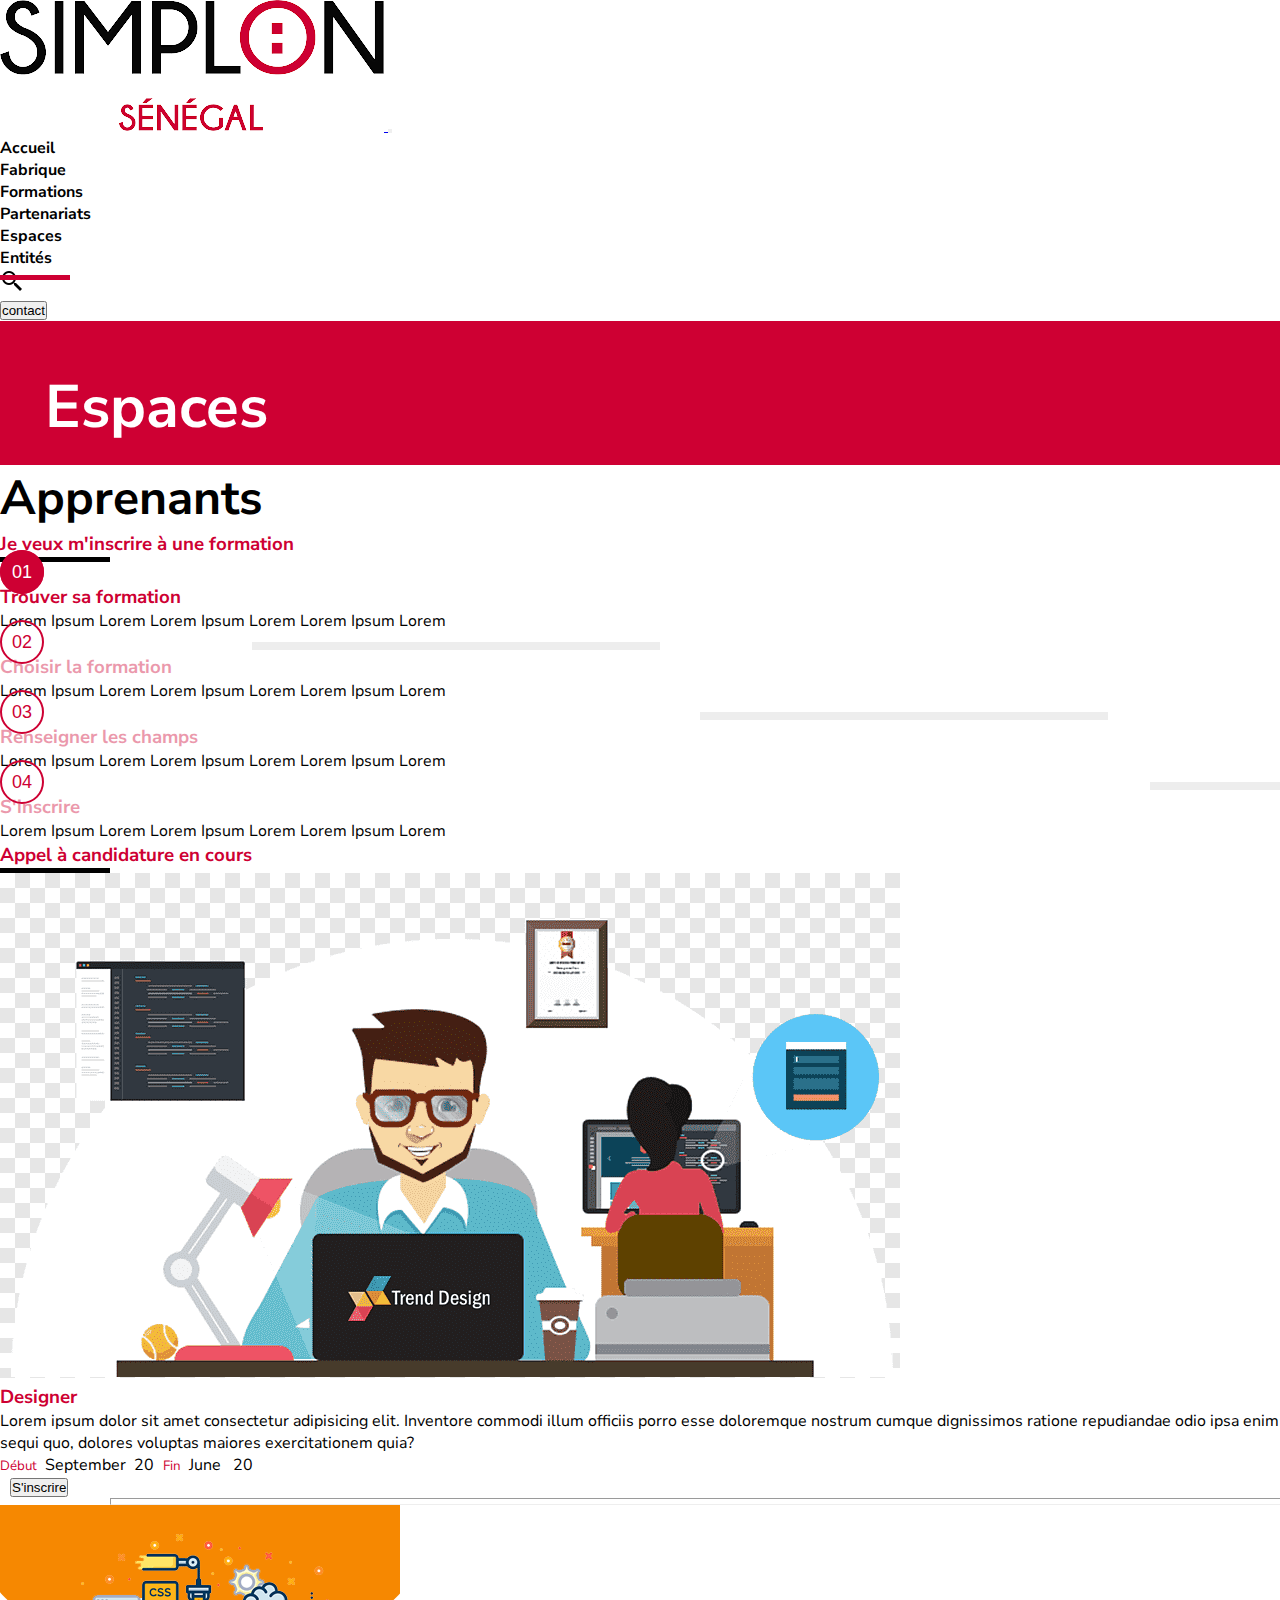
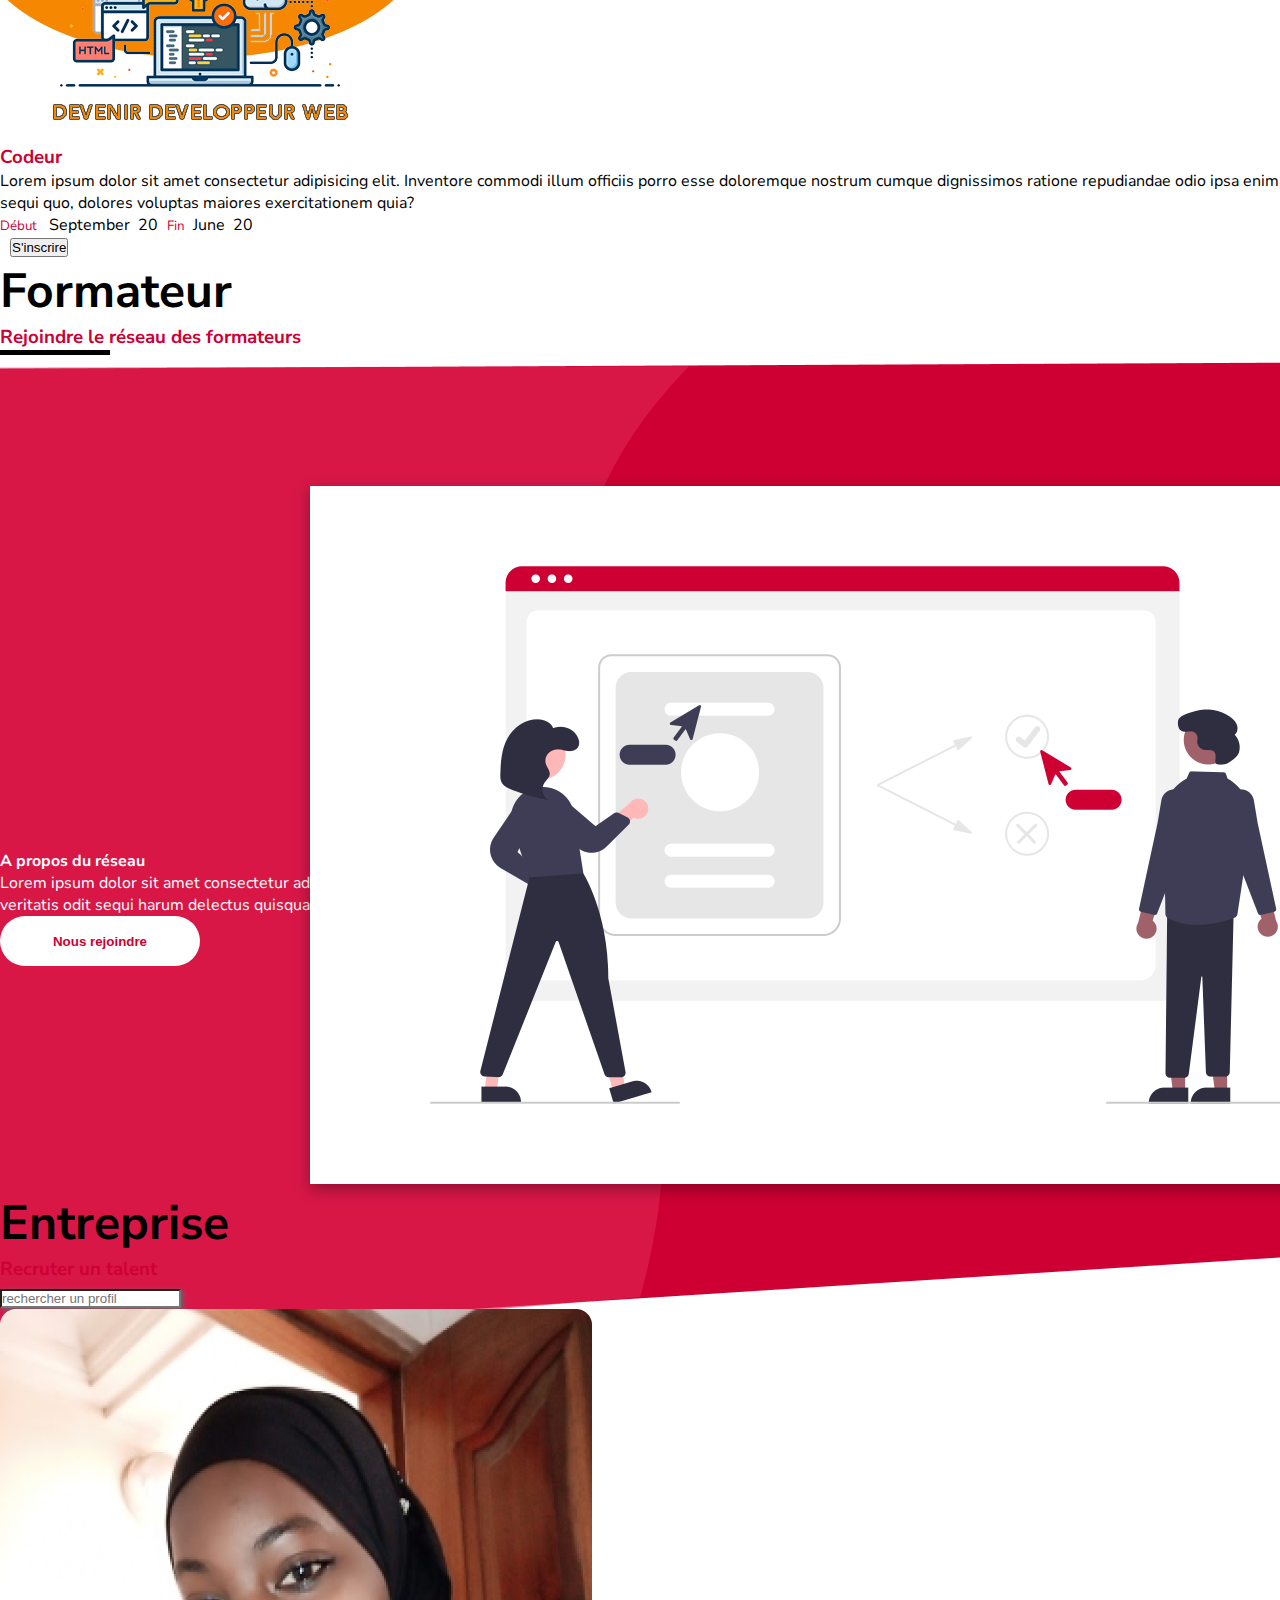
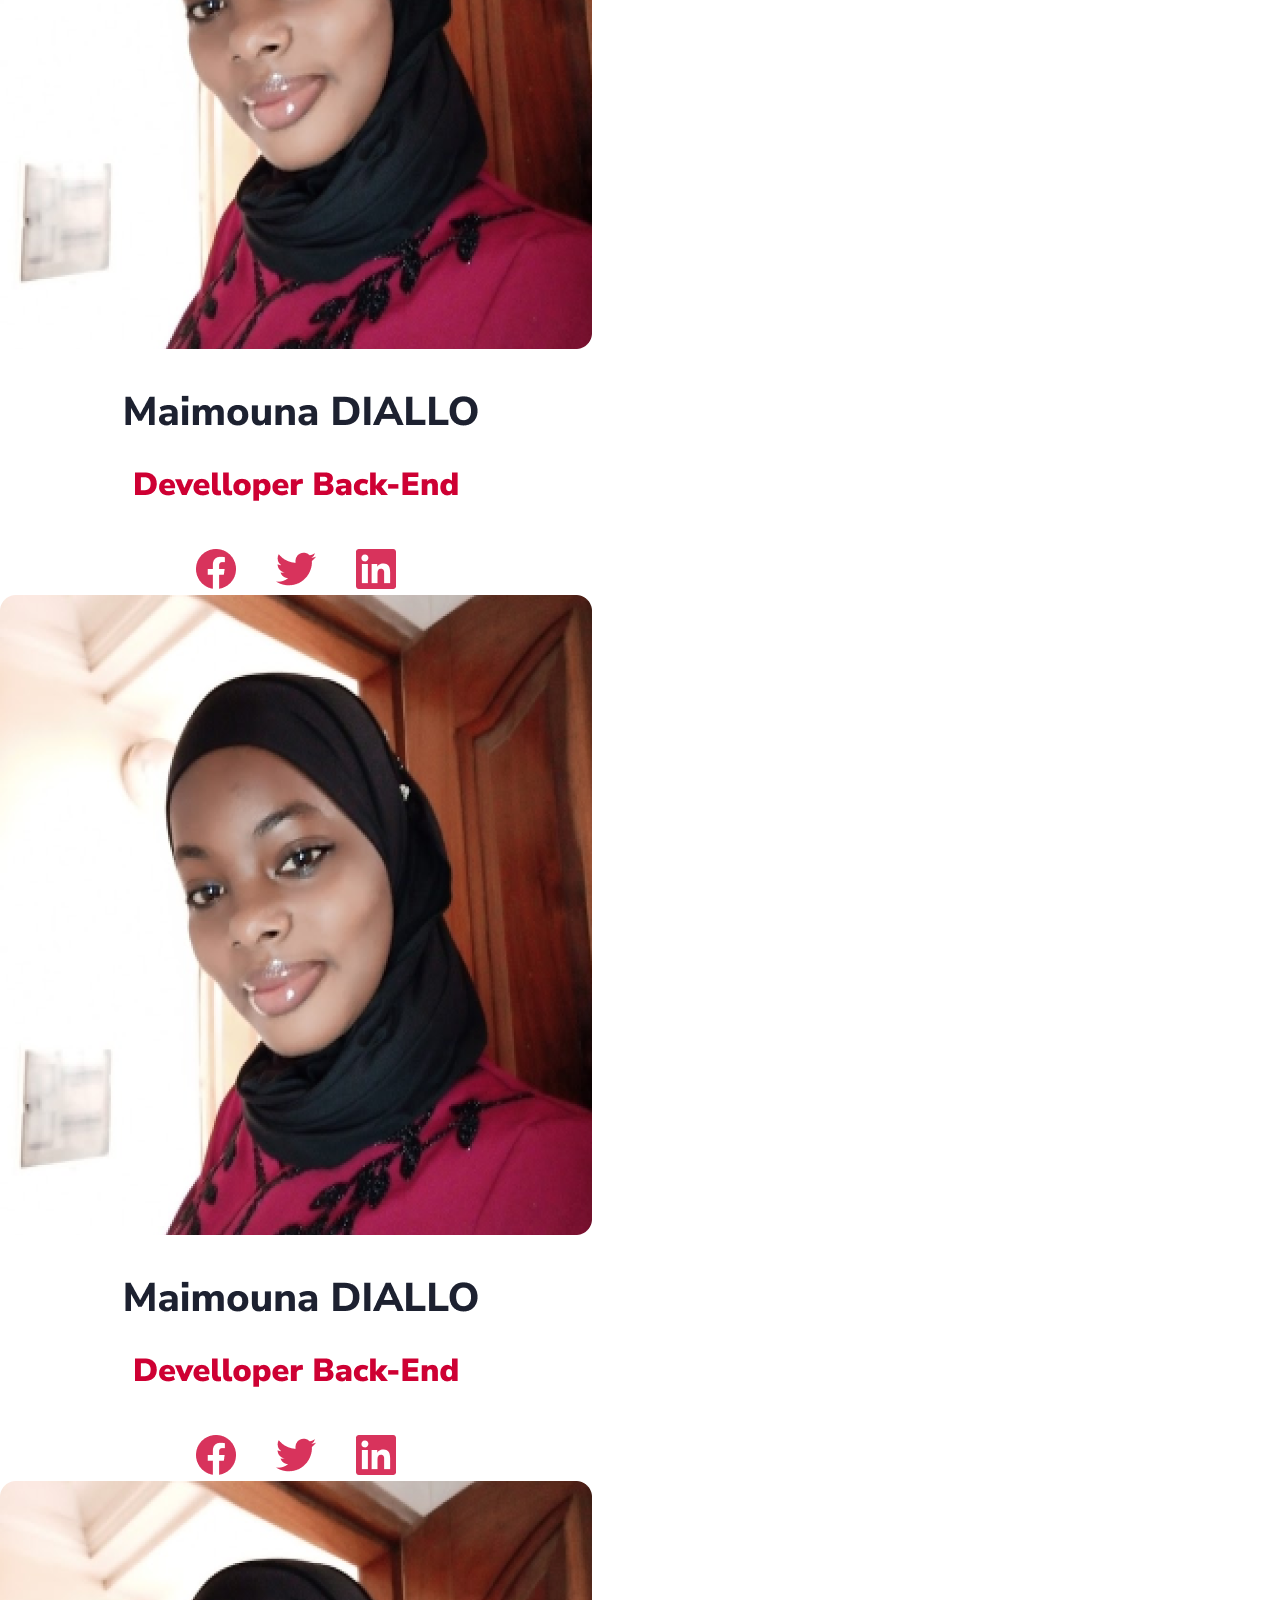
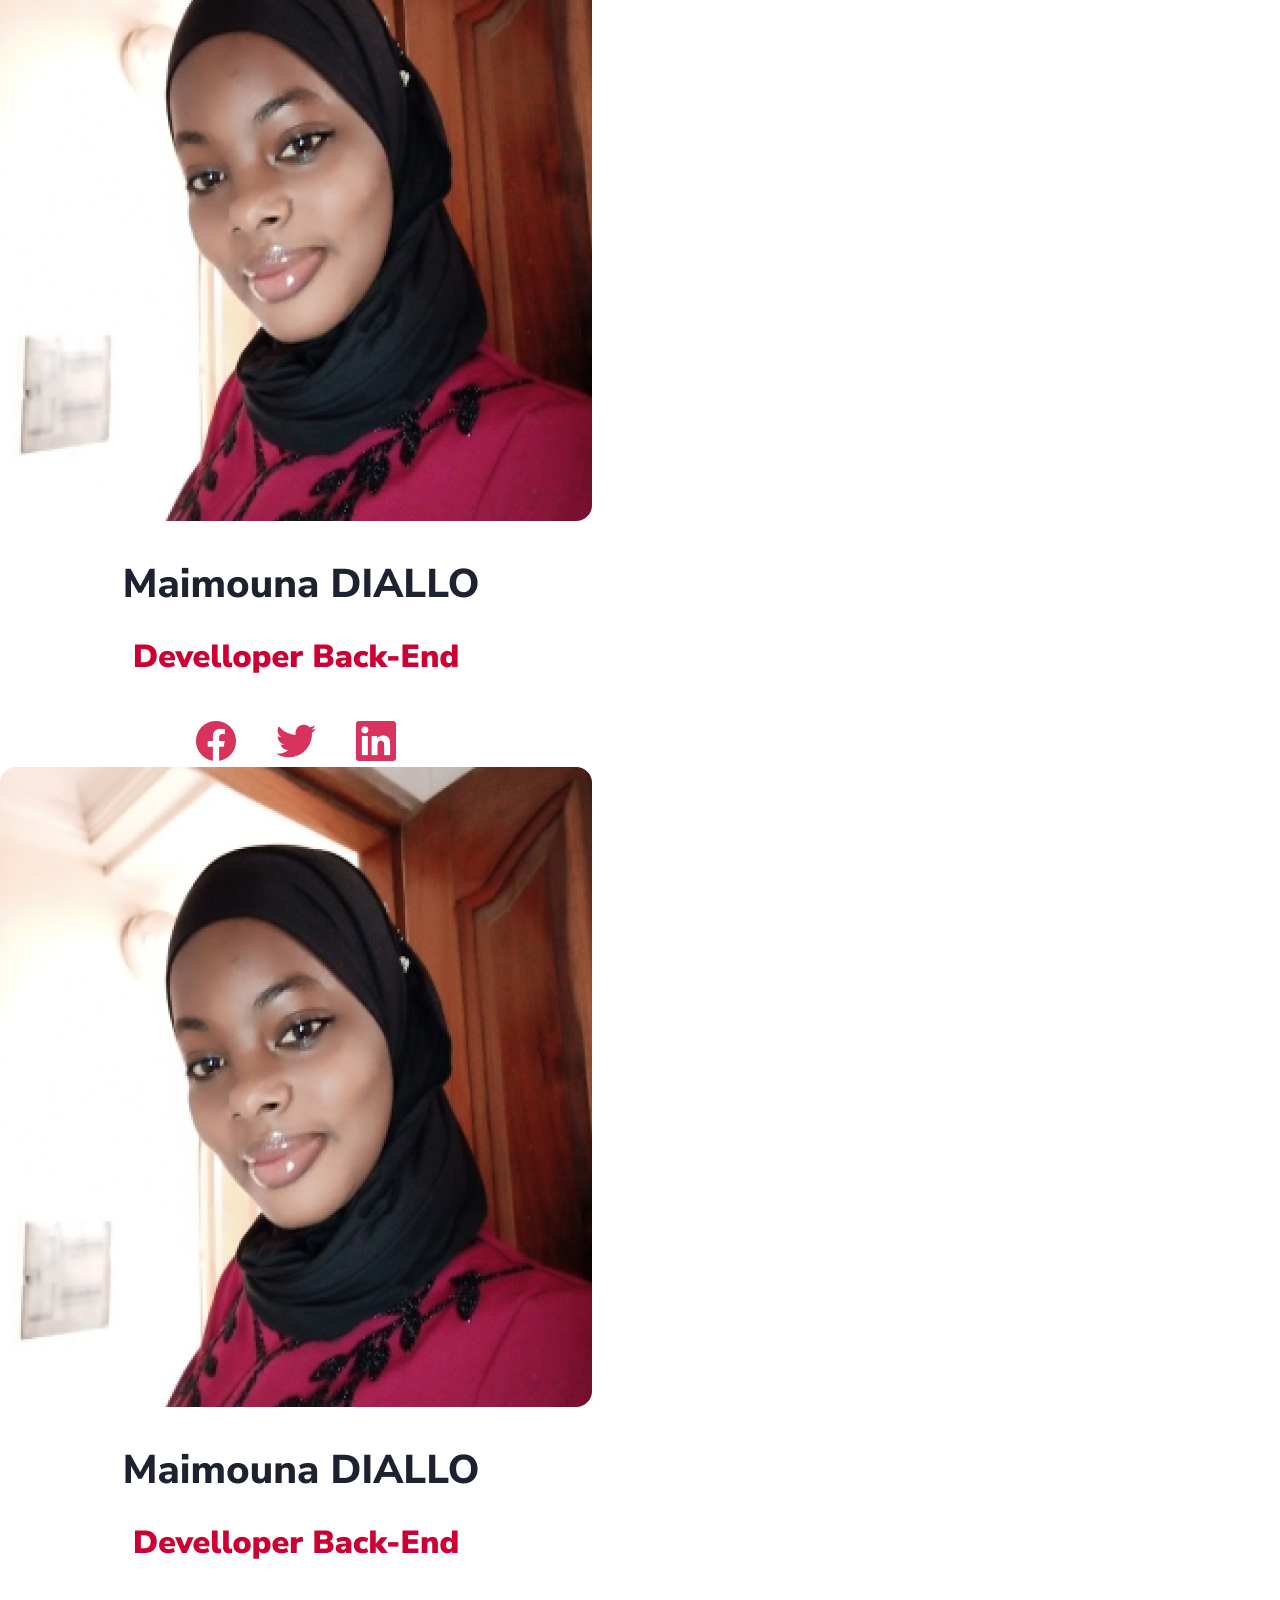
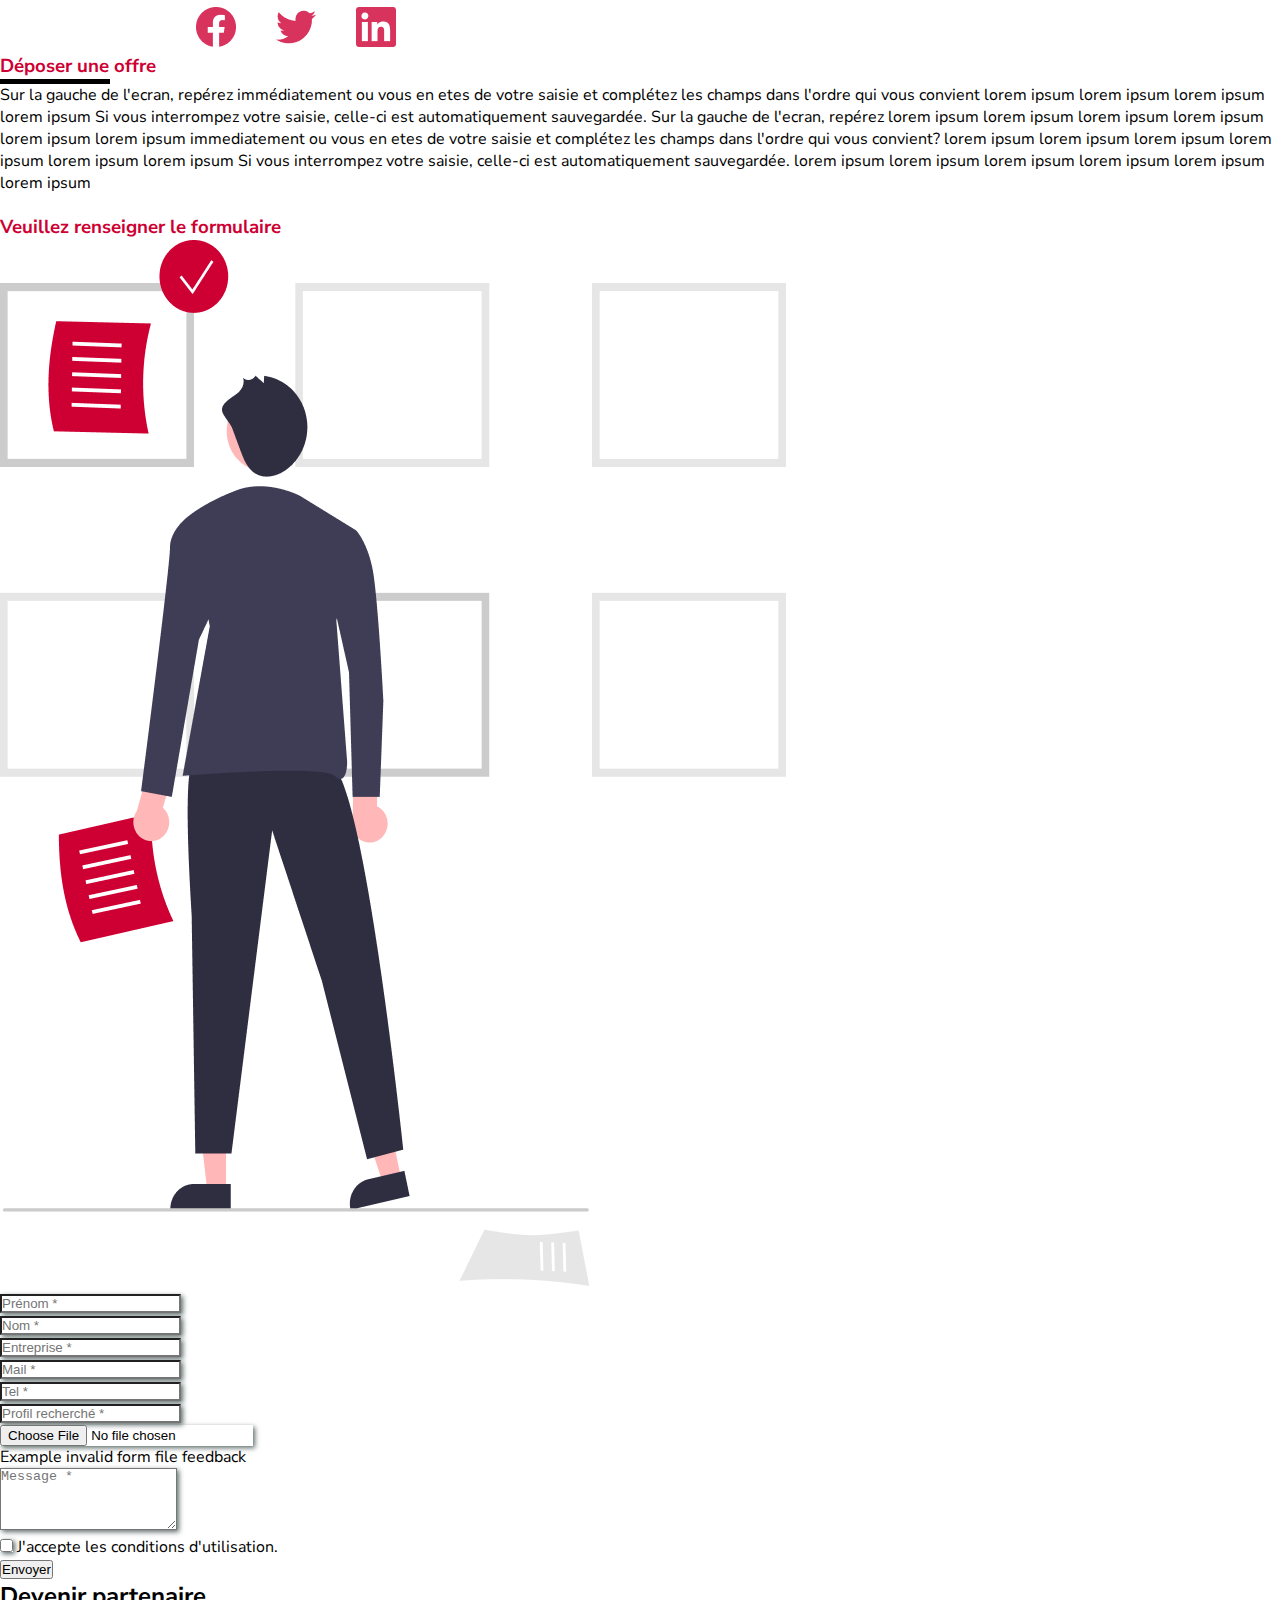
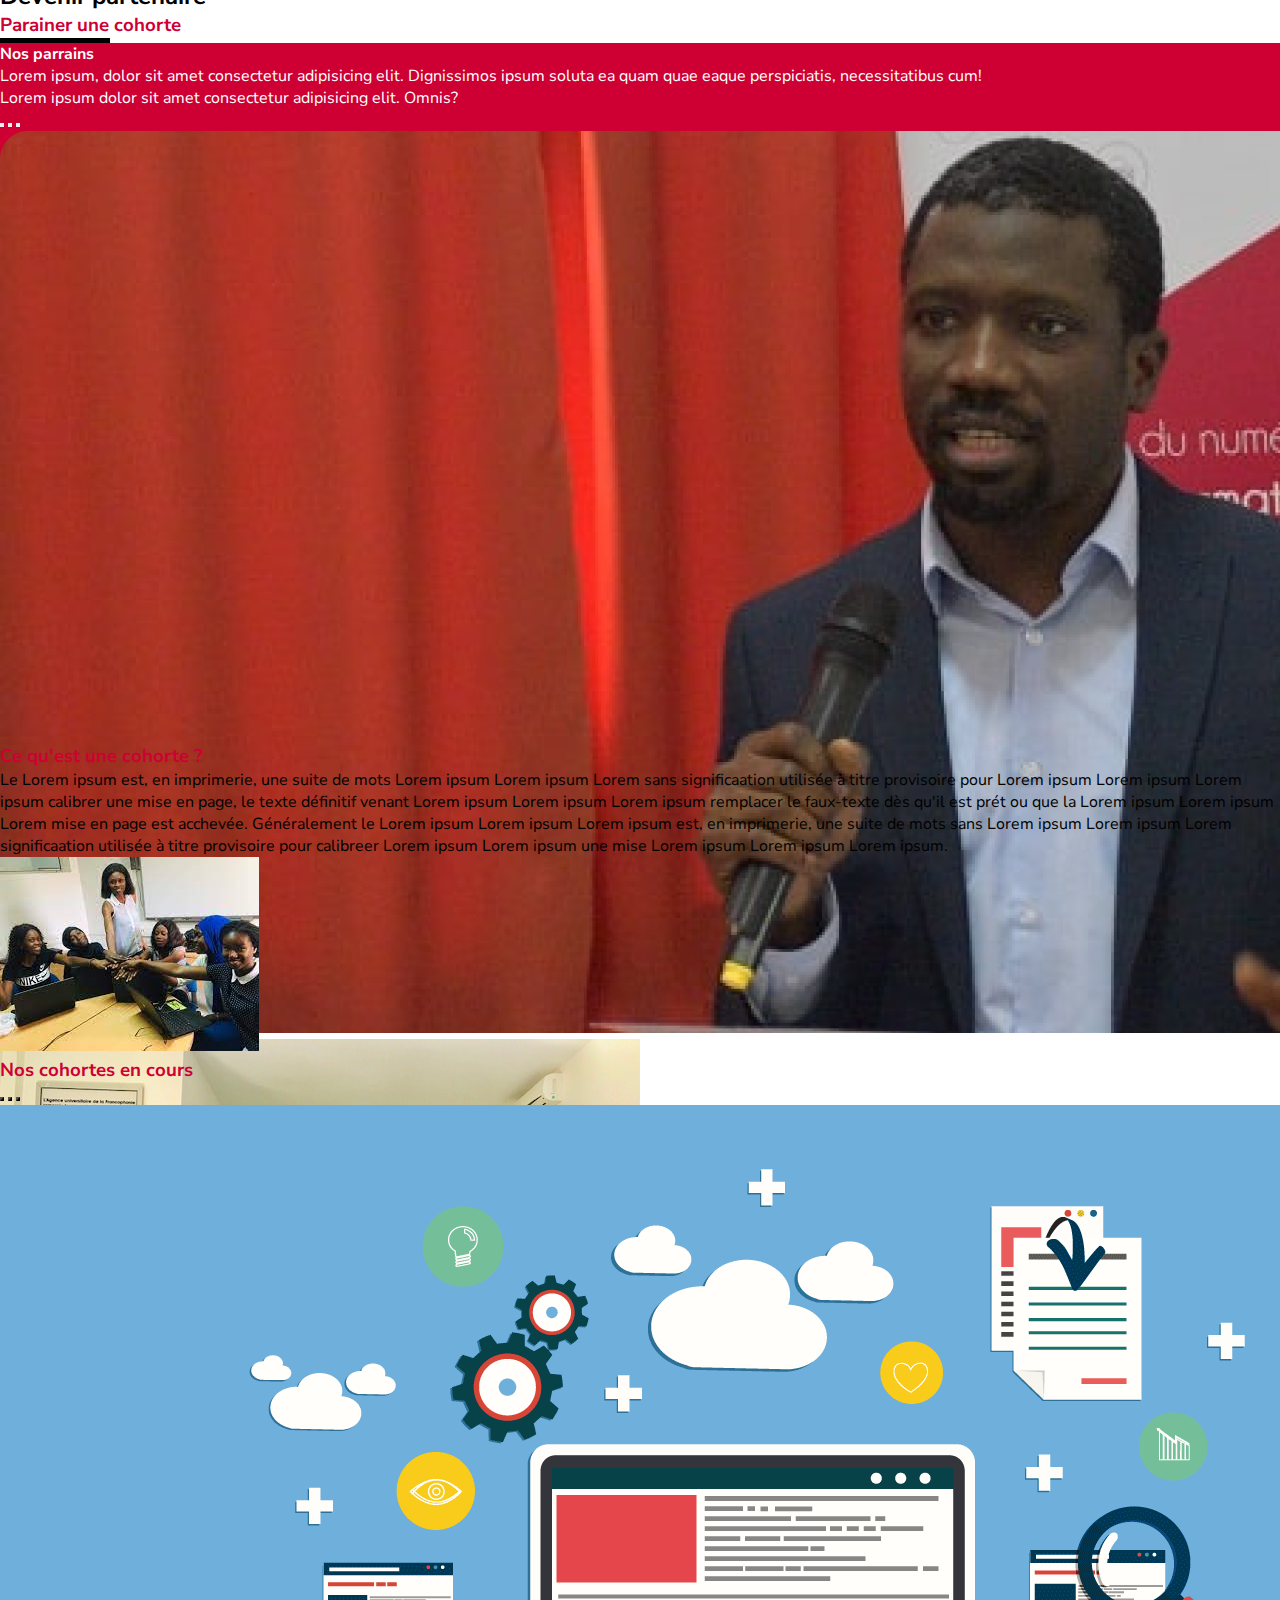
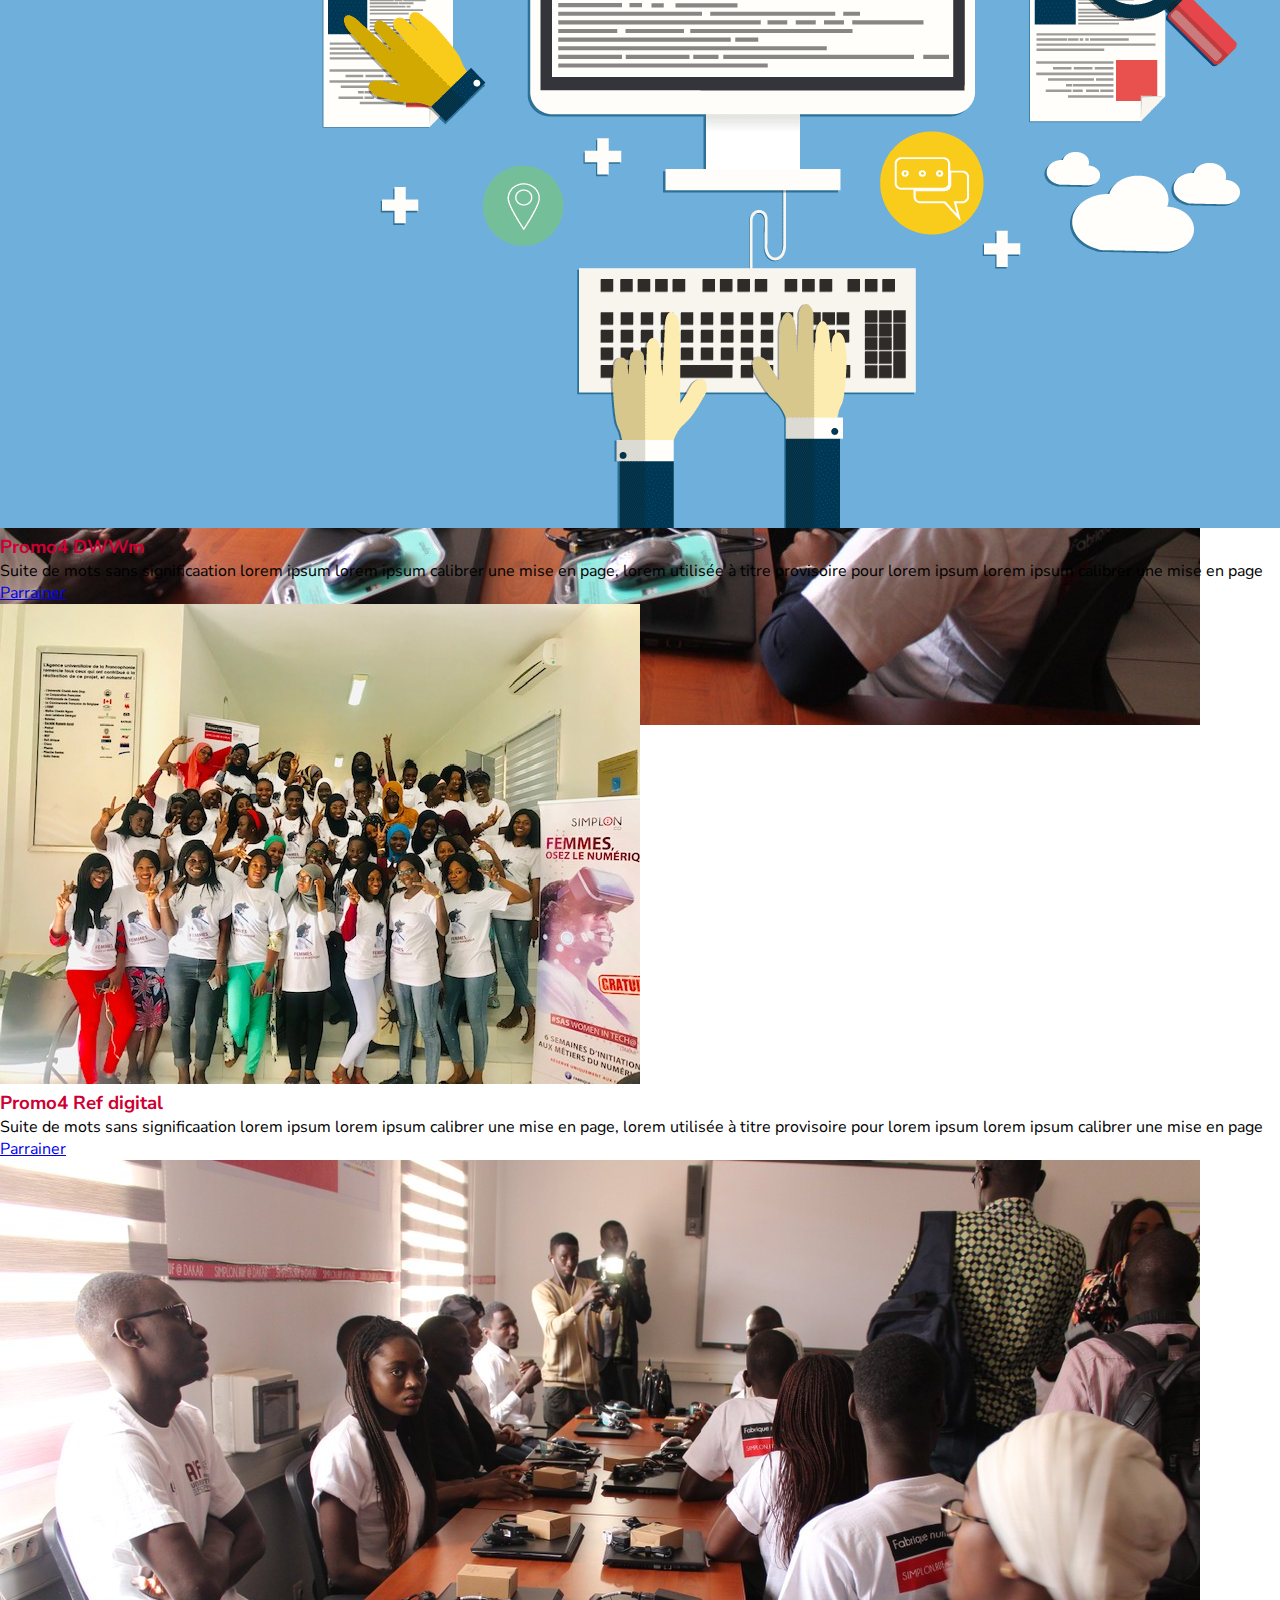
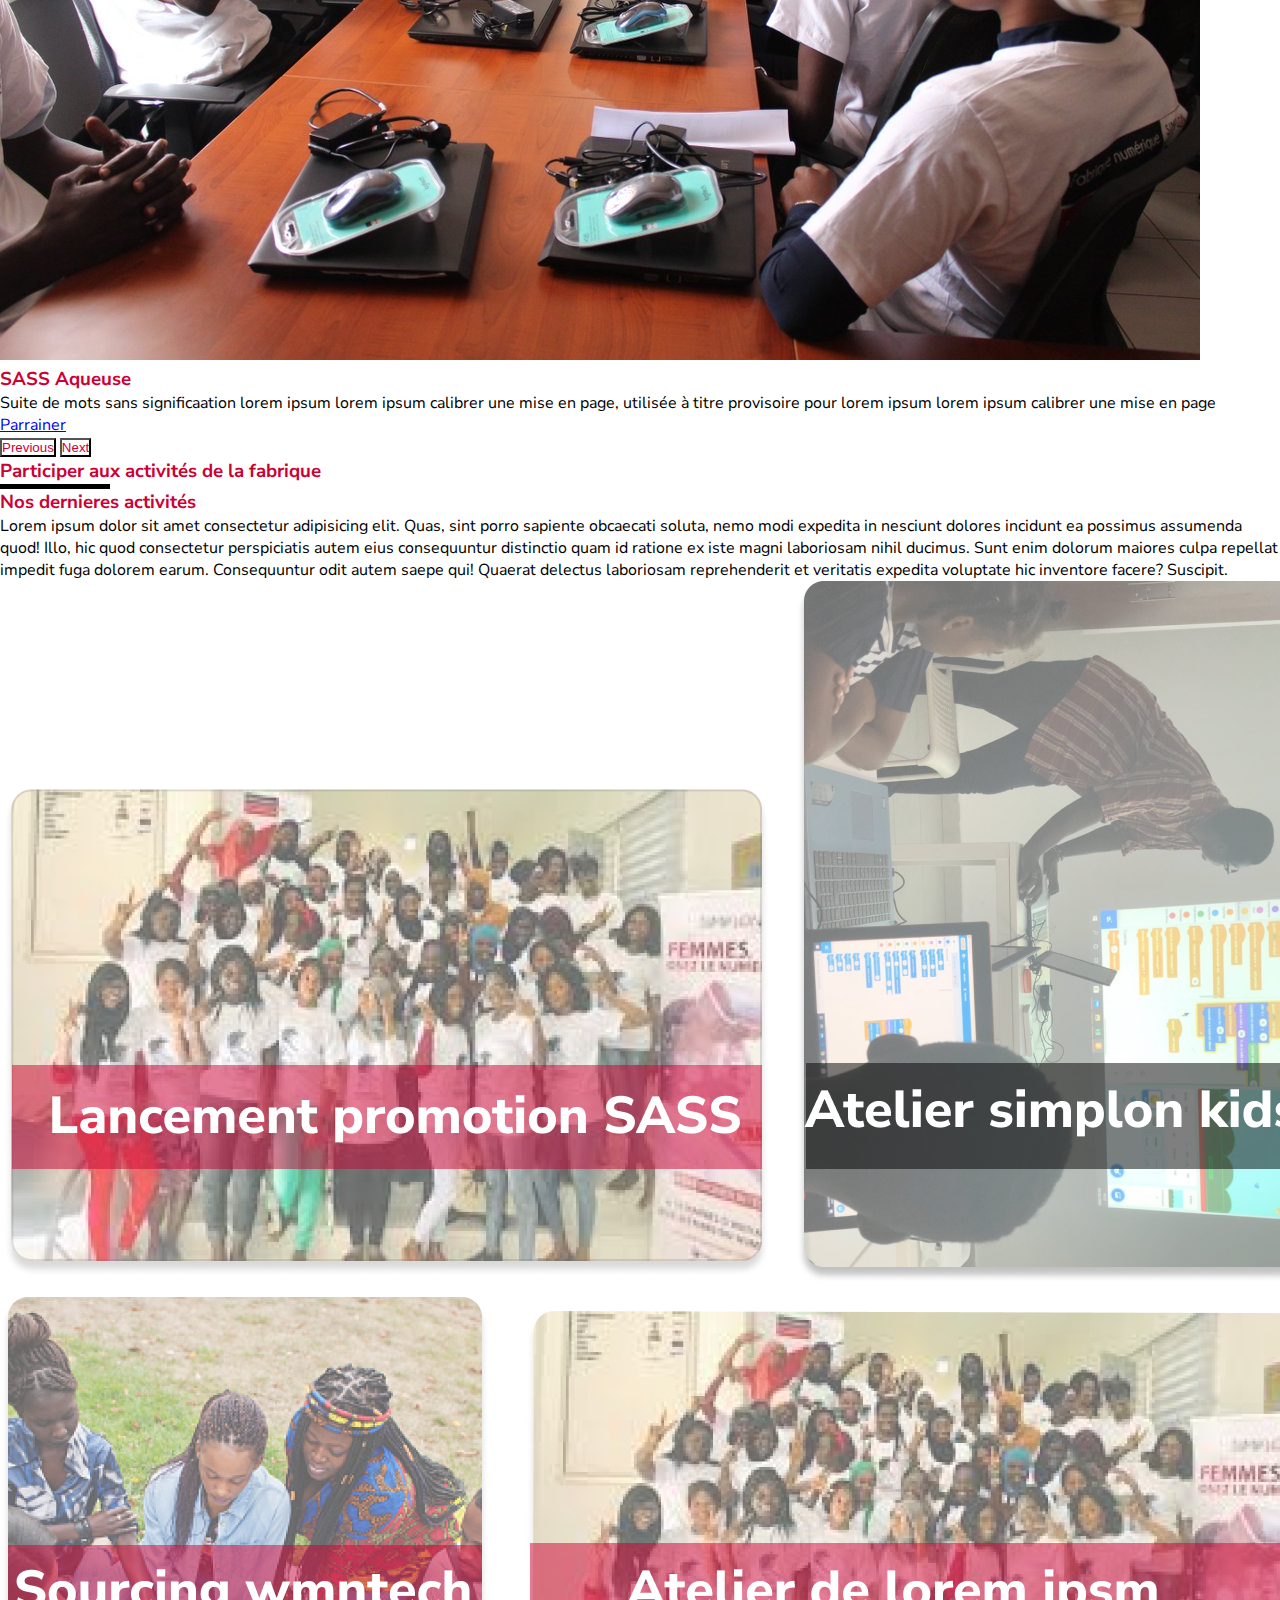
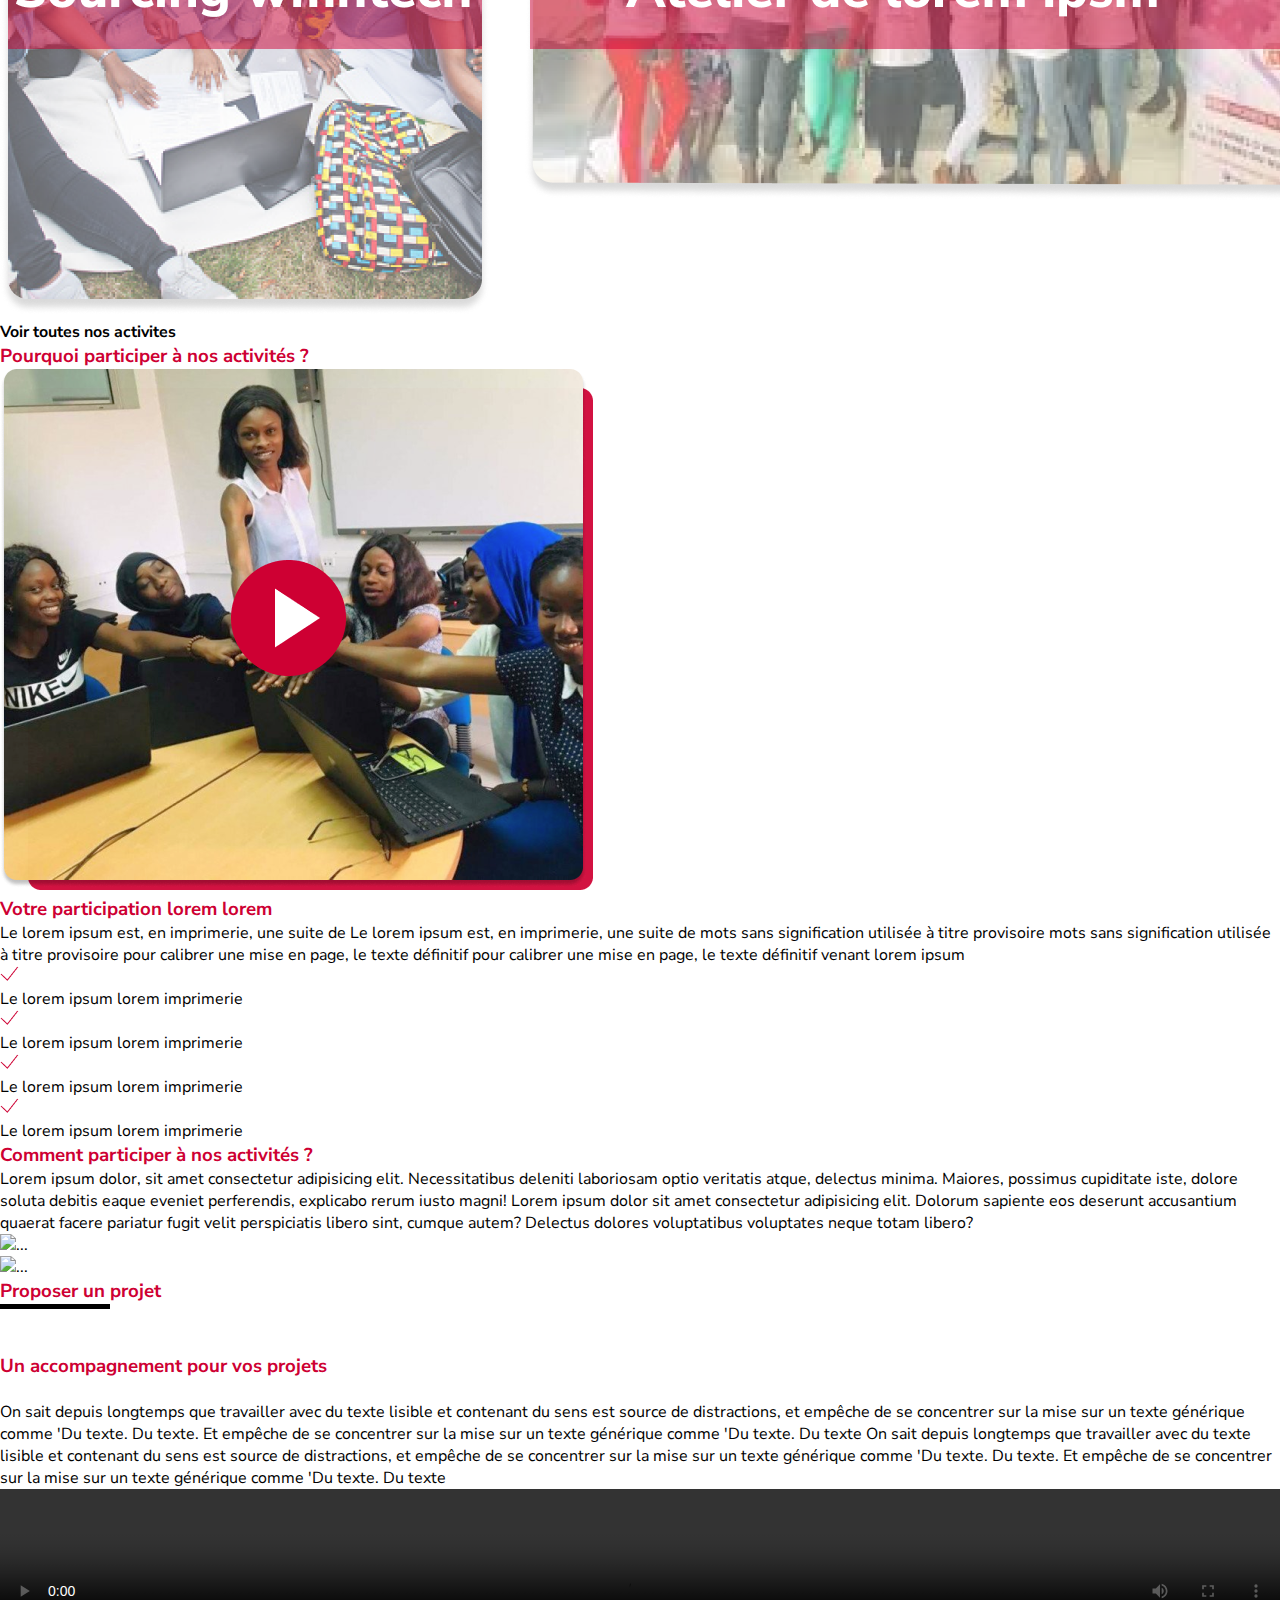
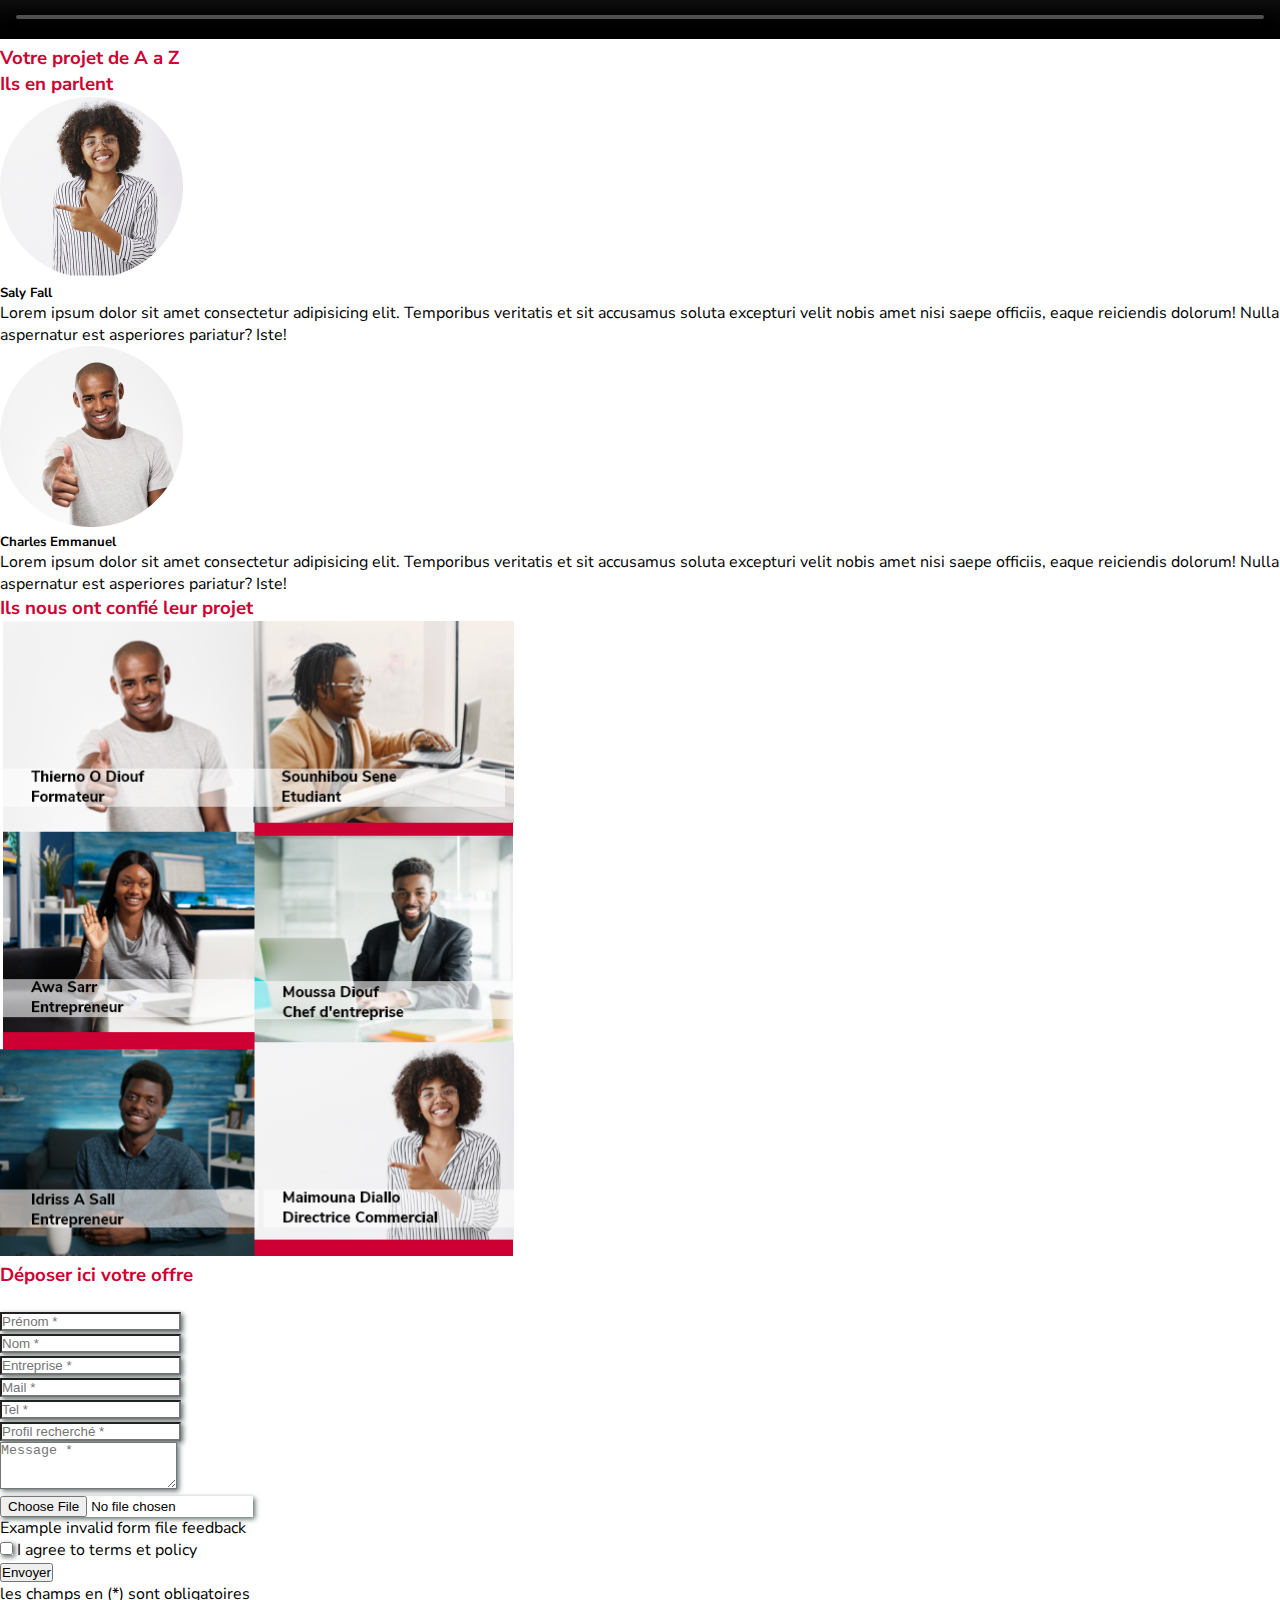
==== index.html @ 14647d9e "intégrationde la partie footer et de nos parrains" ====
<!DOCTYPE html>
<html lang="en">
<head>
    <meta charset="utf-8">
    <meta name="viewport" content="width=device-width, initial-scale=1">
    <link href="https://cdn.jsdelivr.net/npm/bootstrap@5.1.3/dist/css/bootstrap.min.css" rel="stylesheet" integrity="sha384-1BmE4kWBq78iYhFldvKuhfTAU6auU8tT94WrHftjDbrCEXSU1oBoqyl2QvZ6jIW3" crossorigin="anonymous">
    <script src="https://cdn.jsdelivr.net/npm/bootstrap@5.1.3/dist/js/bootstrap.bundle.min.js" integrity="sha384-ka7Sk0Gln4gmtz2MlQnikT1wXgYsOg+OMhuP+IlRH9sENBO0LRn5q+8nbTov4+1p" crossorigin="anonymous"></script>
    <script src="https://cdn.jsdelivr.net/npm/@popperjs/core@2.10.2/dist/umd/popper.min.js" integrity="sha384-7+zCNj/IqJ95wo16oMtfsKbZ9ccEh31eOz1HGyDuCQ6wgnyJNSYdrPa03rtR1zdB" crossorigin="anonymous"></script>
    <script src="https://cdn.jsdelivr.net/npm/bootstrap@5.1.3/dist/js/bootstrap.min.js" integrity="sha384-QJHtvGhmr9XOIpI6YVutG+2QOK9T+ZnN4kzFN1RtK3zEFEIsxhlmWl5/YESvpZ13" crossorigin="anonymous"></script>
    <link href="assets/vendor/bootstrap/css/bootstrap.min.css" rel="stylesheet">
    <link href="assets/vendor/fontawesome/css/all.min.css" rel="stylesheet">
    <link href="assets/vendor/owl.carousel/assets/owl.carousel.min.css" rel="stylesheet">
    <link href="assets/vendor/icofont/icofont.min.css" rel="stylesheet">
    <link rel="stylesheet" href="https://cdnjs.cloudflare.com/ajax/libs/font-awesome/6.0.0-beta3/css/all.min.css">
    <script src="assets/vendor/jquery/jquery.min.js"></script>
    <link rel="stylesheet" href="css/espace.css">
  <title>Espace - Desktop</title>
</head>
<body>
  <header id="menu">
    <nav class="navbar navbar-expand-lg navbar-light ">
      <div class="container-fluid">
        <a class="navbar-brand mt-2 mt-lg-0" href="#">
          <img src="images/simplon.png" class="w-50" alt="">
        </a>
          <button type="button" class="navbar-toggler" data-bs-toggle="collapse" data-bs-target="#navbarCollapse">
              <span class="navbar-toggler-icon"></span>
          </button>
          <div class="collapse navbar-collapse" id="navbarCollapse">
              <div class="navbar-nav position-relative">
                <ul class="navbar-nav me-auto mb-2 mb-lg-0">
                  <li class="nav-item mx-4">
                    <a class="nav-link" href="#">
                        Accueil
                    </a>
                </li>
                <li class="mx-4">
                    <a class="nav-link" href="#">
                        Fabrique
                    </a>
                </li>
                <li class="mx-4">
                    <a class="nav-link" href="#">
                        Formations
                    </a>
                </li>
                <li class="mx-4">
                    <a class="nav-link" href="#">
                        Partenariats
                    </a>
                </li>
                <li class="mx-4">
                    <a class="nav-link" href="#">
                        Espaces
                        <div id="emplacement"></div>
                    </a>
                </li>
                <li class="mx-4">
                    <a class="nav-link" href="#">
                        Entités
                    </a>
                </li>
                <li class="mx-4 mt-2"><img src="images/icons8-search-24.png" alt=""></li>
              </div>
              <div class="ms-lg-5 d-lg-flex flex-lg-row align-items-center d-none">
                <div class="relative">
                  <p class="dropdown lang"></p>
                  <select name="lang" id="lang" > 
                    <option value="Fr">fr</option>
                    <option value="En">en</option>
                  </select> 
                </div>
              </div>
              <button id="contact" class="btn btn-danger mx-2 mt-2 rounded-pill">contact</button>
          </div>
      </div>
      
      
    </div>
    </nav>
    
<!-- Navbar -->
</header>

<main>
  <div id="espace" class="container-fluid text-center">
    <h2>Espaces</h2>
  </div>

                                                      <!-- Apprenants  -  Secion 1-->
  <div class="p-5">
    <h2 id="titre-section1">Apprenants</h2>
    <h3 class="mt-5">Je veux m'inscrire à une formation</h3>
    <div id="sous-titre1-section1"></div>
  </div>
  <div class="container-fluid">
    <div class="row mx-5 position-relative">
        <div id="carte1" class="col-lg-3 text-center">
            <span class="cercle ms-4" id="first">01</span>
            <h3 class="mt-5" id="e1">Trouver sa formation</h3>
            <p> Lorem Ipsum Lorem  Lorem Ipsum Lorem  Lorem Ipsum Lorem  </p>
        </div>
        <div id="barre1-entre-chiffre"></div>
        <div id="carte2" class="col-lg-3 text-center" >
            <span class="cercle ms-4" >02</span>
            <h3 class="mt-5" id="e2">Choisir la formation</h3>
            <p> Lorem Ipsum Lorem  Lorem Ipsum Lorem  Lorem Ipsum Lorem  </p>
        </div>
        <div id="barre2-entre-chiffre"></div>
        <div id="carte3" class="col-lg-3 text-center" >
            <span class="cercle ms-4" >03</span>
            <h3 class="mt-5" id="e3">Renseigner les champs</h3>
            <p> Lorem Ipsum Lorem  Lorem Ipsum Lorem  Lorem Ipsum Lorem  </p>
        </div>
        <div id="barre3-entre-chiffre"></div>
        <div id="carte4" class="col-lg-3 text-center">
            <span class="cercle ms-4" >04</span>
            <h3 class="mt-5" id="e4">S'inscrire</h3>
            <p> Lorem Ipsum Lorem  Lorem Ipsum Lorem  Lorem Ipsum Lorem  </p>
        </div>
    </div>
</div>

<div class="p-5">
  <h3 class="mt-5">Appel à candidature en cours</h3>
  <div id="sous-titre2-section1"></div>
</div>
<div class="container-fluid">
  <div class="row mx-5">
    <div class="col-lg-4">
      <img src="images/design.png" class="img-fluid rounded-start mx-5 w-75" alt="...">
    </div>
    <div class="col-lg-8 mb-5">
      <div class="p-3">
        <h3 id="designer" class="card-title p-2">Designer</h3>
        <p id="txtDesigner" class="card-text">
          Lorem ipsum dolor sit amet consectetur adipisicing elit. Inventore commodi illum officiis
          porro esse doloremque nostrum cumque dignissimos ratione repudiandae odio ipsa enim sequi
          quo, dolores voluptas maiores exercitationem quia?
        </p>
        <p class="card-text"><small>Début</small> &nbsp;September &nbsp;20<small>&nbsp;&nbsp;&nbsp;Fin</small>&nbsp; June &nbsp; 20</p>
        <button id="btn-appel1" class="btn btn-danger rounded-pill">S'inscrire</button>
      </div>
    </div>
  </div>
  <hr class="separate mb-5">
  <div class="row mx-5">
    <div class="col-lg-4">
      <img src="images/dev.png" class="img-fluid rounded-start mx-5 w-75" alt="...">
    </div>
    <div class="col-lg-8 mb-5">
      <div class="p-3">
        <h3 id="codeur" class="card-title p-2">Codeur</h3>
        <p id="txtCodeur" class="card-text">
          Lorem ipsum dolor sit amet consectetur adipisicing elit. Inventore commodi illum officiis
          porro esse doloremque nostrum cumque dignissimos ratione repudiandae odio ipsa enim sequi
          quo, dolores voluptas maiores exercitationem quia?
        </p>
        <p class="card-text"><small>Début</small> &nbsp; September &nbsp;20<small>&nbsp;&nbsp;&nbsp;Fin</small>&nbsp; June &nbsp;20</p>
        <button id="btn-appel2" class="btn btn-danger rounded-pill">S'inscrire</button>
      </div>
    </div>
  </div>
</div>

                                                            <!-- Formateurs   - Section 2  -->
<div class="p-5">
  <h2 id="titre-section2">Formateur</h2>
  <h3 class="mt-5">Rejoindre le réseau des formateurs</h3>
  <div id="sous-titre1-section2"></div>
</div>
<div class="row">
  <img class="w-100" src="images/img_rdf.png" alt="">
  <div class="col-lg-6 text-center">
    <h4 id="a-propos-du-rso">A propos du réseau</h4>
    <p id="parag-a-propos-rso" class="p-5">
      Lorem ipsum dolor sit amet consectetur adipisicing elit. Aperiam tempora impedit, quod fuga, iusto corporis voluptatibus ad a veniam doloremque accusantium soluta natus veritatis odit sequi harum delectus quisquam est.
    </p>
    <button class="m-5" id="rej">Nous rejoindre</button>
  </div>
  <div class="col-lg-6">
    <img class="w-50" id="video1" src="images/formateur.png"></img>
  </div>
</div>

                                                                <!--Entreprise  - Section 3-->

<!--Recruter un talent-->
<section>
  <div class="container-fluid p-5">
    <h2 id="titre-section3">Entreprise</h2>
    <div class="row">
        <div class="col-md-8">
            <h3 class="mt-5">Recruter un talent</h3>
            <div id="sous-titre1-section3"></div>
        </div>
        <div class="col-md-4">
          <form>
              <input class="form-control p-2 mt-5 w-50" type="search" placeholder="rechercher un profil" aria-label="Search" >
          </form>
        </div>
    </div>
    <div class="row p-5">
        <div class="col-3">
            <img class="w-75" src="images/mai.png" alt="">
        </div>
        <div class="col-3">
          <img class="w-75" src="images/mai.png" alt="">
        </div>
        <div class="col-3">
          <img class="w-75" src="images/mai.png" alt="">
        </div>
        <div class="col-3">
          <img class="w-75" src="images/mai.png" alt="">
        </div>
    </div>
  </div>
</section>

<!-- Déposer une offre-->
<section>
  <div>
    <div class="container-fluid p-5">
      <h3 class="mt-5">Déposer une offre</h3>
      <div id="sous-titre2-section3"></div>
      
      <div class="row mt-4">
          <p>
          Sur la gauche de l'ecran, repérez immédiatement ou vous en etes de votre saisie et complétez les champs 
          dans l'ordre qui vous convient lorem ipsum lorem ipsum lorem ipsum lorem ipsum
          Si vous interrompez votre saisie, celle-ci est automatiquement sauvegardée. Sur la gauche de l'ecran, repérez lorem ipsum lorem ipsum lorem ipsum lorem ipsum lorem ipsum lorem ipsum
          immediatement ou vous en etes de votre saisie et complétez les champs dans l'ordre qui vous convient? lorem ipsum lorem ipsum lorem ipsum lorem ipsum lorem ipsum lorem ipsum
          Si vous interrompez votre saisie, celle-ci est automatiquement sauvegardée. lorem ipsum lorem ipsum lorem ipsum lorem ipsum lorem ipsum lorem ipsum
          </p>
      </div>
      <div class="row">
        <div id="vide" class="col-6">

        </div>
        <div class="col-6">
          <h3 id="rens" class="text-center">Veuillez renseigner le formulaire</h3>
        </div>
        
      </div>
      <div class="row position-relative">
        <div class="col-lg-4 mt-5">
            <img src="images/depot.png" id="imgDepo" class="img-fluid w-50 " alt="Faites comme lui et déposer votre offre">
        </div>
        <div class="col-lg-2">
            
        </div>
        <div class="col-lg-6 mt-5 ">
          <form class="row g-3">
            <div class="col-sm-6">
              <input type="text" class="form-control w-80" id="pre" placeholder="Prénom *">
            </div>
            <div class="col-sm-6">
              <input type="text" class="form-control w-80" id="nom" placeholder="Nom *">
            </div>
            <div class="col-sm-6">
                <input type="text" class="form-control w-80" id="entr" placeholder="Entreprise *">
            </div>
            <div class="col-sm-6">
                <input type="email" class="form-control w-80" id="mail" placeholder="Mail *">
            </div>
            <div class="col-sm-6">
              <input type="text" class="form-control w-80" id="tel" placeholder="Tel *">
            </div>
            <div class="col-sm-6">
                <input type="text" class="form-control w-80" id="pro" placeholder="Profil recherché *">
            </div>
            <div class="mt-5 ">
              <input type="file" class="form-control w-50" aria-label="file example" required >
              <div class="invalid-feedback">Example invalid form file feedback</div>
            </div>
            <div class="mb-3">
                <textarea class="form-control w-80 my-5" id="msg" rows="4" placeholder="Message *"></textarea>
            </div>
            <div >
                <input class="form-check-input" type="checkbox" id="gridCheck">
                <label class="form-check-label" for="gridCheck"> J'accepte les conditions d'utilisation.</label>
            </div>
            <div class="col-12">
                <button class="btn btn-danger rounded-pill" type="submit">Envoyer</button>
            </div>
          </form>
        </div>
          
      </div>
    </div>

    </div>
    
  </div>
</section>

<!--Devenir partenaire-->
<div class="container-fluid p-5">
 
 <h2 class="text-center">Devenir partenaire</h2>
 
 <h3 class="mt-5">Parainer une cohorte</h3>
 <div id="sous-titre3-section3"></div>
</div>
<section class="w-100">
  
  <div class="container-fluid " id="parainer">
    <nav class="container pt-5 ">
      <h4>Nos parrains</h4>
    </nav>
    <div class="container pt-3">
      <p>
        Lorem ipsum, dolor sit amet consectetur adipisicing elit. Dignissimos ipsum soluta ea quam quae eaque perspiciatis, necessitatibus cum!<br>Lorem ipsum dolor sit amet consectetur adipisicing elit. Omnis?
      </p>
      <div class="">
        
        <div class="col-md-6 my-5">
          <div id="carouselExampleIndicatorss" class="carousel slide " data-bs-ride="carousel">
            <div class="carousel-indicators my-0">
              <button type="button" data-bs-target="#carouselExampleIndicators" data-bs-slide-to="0" class="active" aria-current="true" aria-label="Slide 1" id="slid4"></button>
              <button type="button" data-bs-target="#carouselExampleIndicators" data-bs-slide-to="1" aria-label="Slide 2" id="slid5"></button>
              <button type="button" data-bs-target="#carouselExampleIndicators" data-bs-slide-to="2" aria-label="Slide 3" id="slid6"></button>
            </div>
            <div class="carousel-inner" id="cohorte">
              <div class="carousel-item active">
                <div class="card text-center carte">
                    <img src="images/cadre.png" class="card-img-top " alt="...">
                  </div>
              </div>
              <div class="carousel-item">
                <div class="card text-center carte">
                    <img src="images/simp12.jpg" class="card-img-top" alt="...">
                </div>
              </div>
              <div class="carousel-item">
                <div class="card text-center carte">
                    <img src="images/simp13.jpg" class="card-img-top" alt="...">
                    </div>
                  </div>
              </div>
            </div>
            <button class="carousel-control-prev" type="button" data-bs-target="#carouselExampleIndicators" data-bs-slide="prev">
              <span class="carousel-control-prev-icon" aria-hidden="true"></span>
              <span class="visually-hidden">Previous</span>
            </button>
            <button class="carousel-control-next" type="button" data-bs-target="#carouselExampleIndicators" data-bs-slide="next">
              <span class="carousel-control-next-icon" aria-hidden="true"></span>
              <span class="visually-hidden">Next</span>
            </button>
          </div>
        </div>
        <div class="col-md-3"></div>
      </div>
    </div>
</div>
</section>

<section id=ce-cohorte>
  <div class="container-fluid p-md-5" >
    <div class="row mt-md-5">
      <div class="card mb-3 mw-100 border-0">
        <div class="row g-0">
          <div class="col-lg-7">
            <div class="card-body">
              <h3 class="card-title m-2" id="ce-qu-est-cohorte">Ce qu'est une cohorte ?</h3>
              <p class="card-text"> Le Lorem ipsum est, en imprimerie, une suite de mots Lorem ipsum Lorem ipsum Lorem sans significaation utilisée à titre provisoire pour Lorem ipsum Lorem ipsum Lorem ipsum calibrer une mise en page, le texte définitif venant Lorem ipsum Lorem ipsum Lorem ipsum remplacer le faux-texte dès qu'il est prét ou que la Lorem ipsum Lorem ipsum Lorem mise en page est acchevée. Généralement le Lorem ipsum Lorem ipsum Lorem ipsum est, en imprimerie, une suite de mots sans Lorem ipsum Lorem ipsum Lorem significaation utilisée à titre provisoire pour calibreer Lorem ipsum Lorem ipsum une mise Lorem ipsum Lorem ipsum Lorem ipsum. <br>
              <img src="images/simp4.jpeg" id="simp4" class="img-fluid rounded-start h-75 w-75 ml-2 mt-2"  alt="...">
              </p>
            </div>
          </div>
          <div class="col-lg-5">
            <div class="card-body">
              <h3 class="card-title text-center" >Nos cohortes en cours</h3>
            <div class="row">
              <div class="col-md-3 my-5"></div>
              <div class="col-md-6 my-5">
                <div id="carouselExampleIndicatorss" class="carousel slide " data-bs-ride="carousel">
                  <div class="carousel-indicators my-0">
                    <button type="button" data-bs-target="#carouselExampleIndicators" data-bs-slide-to="0" class="active" aria-current="true" aria-label="Slide 1" id="slid4"></button>
                    <button type="button" data-bs-target="#carouselExampleIndicators" data-bs-slide-to="1" aria-label="Slide 2" id="slid5"></button>
                    <button type="button" data-bs-target="#carouselExampleIndicators" data-bs-slide-to="2" aria-label="Slide 3" id="slid6"></button>
                  </div>
                  <div class="carousel-inner" id="cohorte">
                    <div class="carousel-item active">
                      <div class="card text-center carte">
                          <img src="images/simp5.png" class="card-img-top" alt="...">
                          <div class="card-body">
                            <h3 class="card-title">Promo4 DWWm</h3>
                            <p class="card-text ">Suite de mots sans significaation lorem ipsum lorem ipsum calibrer une mise en page, lorem utilisée à titre provisoire pour lorem ipsum lorem ipsum calibrer une mise en page</p>
                            <a href="#" class="btn btn-mon" >Parrainer</a>
                          </div>
                        </div>
                    </div>
                    <div class="carousel-item">
                      <div class="card text-center carte">
                          <img src="images/simp12.jpg" class="card-img-top" alt="...">
                          <div class="card-body">
                            <h3 class="card-title">Promo4 Ref digital</h3>
                            <p class="card-text">Suite de mots sans significaation lorem ipsum lorem ipsum calibrer une mise en page, lorem utilisée à titre provisoire pour lorem ipsum lorem ipsum calibrer une mise en page </p>
                            <a href="#" class="btn btn-mon">Parrainer</a>
                          </div>
                        </div>
                    </div>
                    <div class="carousel-item">
                      <div class="card text-center carte">
                          <img src="images/simp13.jpg" class="card-img-top" alt="...">
                          <div class="card-body">
                            <h3 class="card-title">SASS Aqueuse</h3>
                            <p class="card-text">Suite de mots sans significaation lorem ipsum lorem ipsum calibrer une mise en page, utilisée à titre provisoire pour lorem ipsum lorem ipsum calibrer une mise en page </p>
                            <a href="#" class="btn btn-mon">Parrainer</a>
                          </div>
                        </div>
                    </div>
                  </div>
                  <button class="carousel-control-prev" type="button" data-bs-target="#carouselExampleIndicators" data-bs-slide="prev">
                    <span class="carousel-control-prev-icon" aria-hidden="true"></span>
                    <span class="visually-hidden">Previous</span>
                  </button>
                  <button class="carousel-control-next" type="button" data-bs-target="#carouselExampleIndicators" data-bs-slide="next">
                    <span class="carousel-control-next-icon" aria-hidden="true"></span>
                    <span class="visually-hidden">Next</span>
                  </button>
                </div>
              </div>
              <div class="col-md-3"></div>
            </div>
          </div>
            </div>
          </div>
        </div>
      </div>
    </div>
  </div>
  </div>
</section>

<section>
  <div class="container-fluid p-5" >   
              <h3 class="">Participer aux activités de la fabrique</h3>
              <div id="sous-titre4-section3"></div>
             
  </div>
        
  </div>
  <div class="container-fluid p-5 pt-md-0" >
    <div class="row">
      <div class="card mb-3 mw-100 border-0">
        <div class="row g-0">
          <div class="col-md-6">
            <div class="card-body">
              <h3 class="card-title">Nos dernieres activités</h3>
              <p class="card-text">
                Lorem ipsum dolor sit amet consectetur adipisicing elit. Quas, sint porro sapiente obcaecati soluta, nemo modi expedita in nesciunt dolores incidunt ea possimus assumenda quod! Illo, hic quod consectetur perspiciatis autem eius consequuntur distinctio quam id ratione ex iste magni laboriosam nihil ducimus. Sunt enim dolorum maiores culpa repellat impedit fuga dolorem earum. Consequuntur odit autem saepe qui! Quaerat delectus laboriosam reprehenderit et veritatis expedita voluptate hic inventore facere? Suscipit. 
              </p>
            </div>
          </div>
          <div class="col-md-6 col-lg-6">
            <img src="images/activite.png" class="card-img-top" alt="...">
            <div class="row">
              <div class="col-md-6 mt-0"></div>
              <div class="col-md-6 mt-0">
                <h4 class="card-title voir text-danger "> Voir toutes nos activites</h4>
              </div>
            </div>
          </div>
        </div>
      </div>
    </div>
  </div>
</section>

<section>
  <div class="container-fluid p-5">    
    <div class="row">
      <div class="col-md-12">
        <h3>Pourquoi participer à nos activités ?</h3>
      </div>
    </div>
    <div class="row">
      <div class="col-md-6 mt-5">
        <img src="images/Group 1.png" class="card-img-top w-75 h-75" alt="...">
      </div>
      <div class="col-md-6 p-md-1">
        <div class="col-md-6 mt-5">
          <h3>Votre participation lorem lorem</h3>
        </div>
        <p class="mt-5">
          Le lorem ipsum est, en imprimerie, une suite de Le lorem ipsum est, en imprimerie, une suite de 
          mots sans signification utilisée à titre provisoire mots sans signification utilisée à titre provisoire
          pour calibrer une mise en page, le texte définitif pour calibrer une mise en page,
          le texte définitif venant lorem ipsum  <br>
          <div class="row">
            <div class="col-md-6 col-lg-6 d-flex">
              <div class="shadow-lg p-md-3 mb-5 bg-body rounded-circle">
                <img src="images/Group 60.png" class="card-img-top fleche" alt="...">
              </div>
                <div>
                  <p class="mx-3 mt-2">  Le lorem ipsum lorem imprimerie </p> 
              </div>
            </div>
            <div class="col-md-6 d-flex">
              <div class="shadow-lg p-md-3 mb-5 bg-body rounded-circle">
                <img src="images/Group 60.png" class="card-img-top fleche" alt="...">
              </div>
                <div>
                  <p class="mx-3 mt-2">  Le lorem ipsum lorem imprimerie </p>
              </div>
            </div>
          </div>
          <div class="row">
            <div class="col-md-6 col-lg-6 d-flex">
              <div class="shadow-lg p-md-3 mb-5 bg-body rounded-circle">
                <img src="images/Group 60.png" class="card-img-top fleche" alt="...">
              </div>
                <div>
                  <p class="mx-3 mt-2">  Le lorem ipsum lorem imprimerie </p> 
              </div>
            </div>
            <div class="col-md-6 col-lg-6 d-flex">
              <div class="shadow-lg p-md-3 mb-5 bg-body rounded-circle">
                <img src="images/Group 60.png" class="card-img-top fleche" alt="...">
              </div>
                <div>
                  <p class="mx-3 mt-2">  Le lorem ipsum lorem imprimerie </p> 
              </div>
            </div>
          </div>
      </div>
    </div>
  </div>  
</section>

<section>
  <div class="container-fluid p-5">    
    <div class="row">
      <div class="col-md-6 col-lg-6">
        <h3>Comment participer à nos activités ?</h3>
        <p class="mt-3 p-5" > 
          Lorem ipsum dolor, sit amet consectetur adipisicing elit. Necessitatibus deleniti laboriosam optio veritatis atque, 
          delectus minima. Maiores, possimus cupiditate iste, dolore soluta debitis eaque eveniet perferendis, explicabo rerum iusto 
          magni! Lorem ipsum dolor sit amet consectetur adipisicing elit. Dolorum sapiente eos deserunt accusantium quaerat facere pariatur 
          fugit velit perspiciatis libero sint, cumque autem? Delectus dolores voluptatibus voluptates neque totam libero?
        </p>
      </div>
      <div class="col-md-6 col-lg-6">
        <div class="row">
          <div class="col-md-3 col-sm-12">
            <img src="" class="card-img-top demi" alt="..."> 
          </div>
          <div class="col-md-9">
            <img src="" class="card-img-top w-75 cerre" alt="..."> 
          </div>
        </div>
        </div>
      </div>
    </div>
</section> 

<section>
    <div class="container-fluid p-5">
      <h3>Proposer un projet</h3>
      <div id="sous-titre5-section3"></div>
      <br><br>
      <div class="row" style="background-image: url(Images/bac.png);">
        <div class="col-md-6">
            <h3>Un accompagnement pour vos projets</h3> <br>
            <p>On sait depuis longtemps que travailler avec du texte lisible et contenant du sens est source de distractions,
              et empêche de se concentrer sur la mise sur un texte générique comme 'Du texte. Du texte. Et empêche de se concentrer 
              sur la mise sur un texte générique comme 'Du texte. Du texte On sait depuis longtemps que travailler avec du texte lisible et contenant du sens est source de distractions,
              et empêche de se concentrer sur la mise sur un texte générique comme 'Du texte. Du texte. Et empêche de se concentrer 
              sur la mise sur un texte générique comme 'Du texte. Du texte
            </p>
        </div>
        <div class="col-md-6 col-lg-6">
          <video controls width=100%  height=100%>
            <source src="../../../Téléchargements/Personal Portfolio Website Using html and css only _ How to create Personal Webs.mp4" type=video/mp4>
          </video>
           
          <h3 class="text-center mt-3 "> Votre projet de A a Z</h3>
        </div>
      </div>
    </div>
</section>


<section>
  <div class="container mt-5 ">
  <h3 class="text-center">Ils en parlent</h3>
    <div class="container row">
      <div class="col-2">

      </div>
      <div class="col-lg-4 p-5 ml-5">
        <div class="text-center">
          <img src="images/Ellipse 31.png" alt="">
          <h5 class="text-center mt-4">Saly Fall </h5>
        </div>
        <div class="mt-5">
          <p>
            Lorem ipsum dolor sit amet consectetur adipisicing elit. Temporibus veritatis et sit accusamus soluta excepturi velit nobis amet nisi saepe officiis, eaque reiciendis dolorum! Nulla aspernatur est asperiores pariatur? Iste!
          </p>
        </div>
      </div>
      <div class="col-lg-4 p-5 ml-5">
        <div class="text-center">
          <img src="images/Ellipse 32.png" alt="">
          <h5 class="text-center mt-4">Charles Emmanuel </h5>
        </div>
        <div class="mt-5">
          <p>
            Lorem ipsum dolor sit amet consectetur adipisicing elit. Temporibus veritatis et sit accusamus soluta excepturi velit nobis amet nisi saepe officiis, eaque reiciendis dolorum! Nulla aspernatur est asperiores pariatur? Iste!
          </p>
        </div>
      </div>
    </div>
  </div>
</section>
  
<section>
 <div class="container-fluid p-5 mt-5">
   <div class="row">
    <div class="col-md-4">
      <h3>Ils nous ont confié leur projet</h3>
      <img src="images/image 11.png" class="img-fluid h-75" alt="...">
    </div>
    <div class="col-md-8">
       <h3 class="text-center">Déposer ici votre offre</h3>
       <br>
       <form class="row g-3 h-100">
           <div class="col-md-6">
              <input type="text" class="form-control h-md-50" placeholder="Prénom *">
            </div>
            <div class="col-md-6">
              <input type="text" class="form-control h-md-50"  placeholder="Nom *">
            </div>
            <div class="col-md-6">
              <input type="text" class="form-control h-md-50"  placeholder="Entreprise *">
            </div>
            <div class="col-md-6">
              <input type="email" class="form-control h-md-50"  placeholder="Mail *">
            </div>
            <div class="col-md-6">
              <input type="text" class="form-control h-md-50"  placeholder="Tel *">
            </div>
            <div class="col-md-6">
              <input type="text" class="form-control h-md-50"  placeholder="Profil recherché *">
            </div>
            <div class="mb-0">
              <textarea class="form-control h-md-75" id="exampleFormControlTextarea1a" rows="3" placeholder="Message *"></textarea>
            </div>
            <div class="mb-0">
              <input type="file" class="form-control w-md-25" aria-label="file example" required>
              <div class="invalid-feedback">Example invalid form file feedback</div>
            </div>
            <div class="col-12 mt-0">
              <div class="form-check">
                <input class="form-check-input" type="checkbox" id="gridChecke">
                <label class="form-check-label" for="gridCheck">
                  I agree to terms et policy
                </label>
              </div>
            </div>
            <div class="col-12 mt-0">
              <button type="submit" class="btn btn-danger rounded-pill ">Envoyer</button>
            </div>
          </form>
          <span class="mt-0"> les champs en (*) sont obligatoires</span>
        </div>
      </div>
    </div>
</section>

<div>
  
</div>
<div>

</div>
</main>

<footer class="text-center text-lg-start text-white">
    <!-- Section: Social media -->
    
    <!-- Section: Social media -->

    <!-- Section: Links  -->
    <section class="">
      <div class="container text-center text-md-start mt-5">
        <!-- Grid row -->
        <div class="row mt-3">
          <!-- Grid column -->
          <div class="col-md-3 col-lg-4 col-xl-3 mt-4 mx-auto mb-4">
            <!-- Content --> 
            <img src="images/path2 3.png" alt="">
            <div class="mx-5 mb-3">
              <img src="images/SÉNÉGAL.png"  alt="">
            </div>
            <div class="mx-5 ">
              <a href="" class="text-white me-4">
                <i class="fab fa-facebook-f"></i>
              </a>
              <a href="" class="text-white me-4">
                <i class="fab fa-twitter"></i>
              </a>
              <a href="" class="text-white me-4">
                <i class="fab fa-youtube"></i>
              </a>
              <a href="" class="text-white me-4">
                <i class="fab fa-instagram"></i>
              </a>
            </div>
          </div>
          <!-- Grid column -->

          <!-- Grid column -->
          <div class="col-md-2 col-lg-2 col-xl-2 mt-4 mx-auto mb-4">
            <!-- Links -->
            <h6 class="text-uppercase fw-bold">Voir plus</h6>
            <hr
                class="mb-4 mt-0 d-inline-block mx-auto"
                style="width: 60px; background-color: #7c4dff; height: 2px"
                />
            <p>
              <a href="#!" class="text-white">A propos de nous</a>
            </p>
            <p>
              <a href="#!" class="text-white">Notre histoire</a>
            </p>
            <p>
              <a href="#!" class="text-white">Termes d'utilisation</a>
            </p>
            <p>
              <a href="#!" class="text-white">FAQ</a>
            </p>
          </div>
          <!-- Grid column -->

          <!-- Grid column -->
          <div class="col-md-3 col-lg-2 col-xl-2 mt-4 mx-auto mb-4">
            <!-- Links -->
            <h6 class="text-uppercase fw-bold">Coordonnées</h6>
            <hr
                class="mb-4 mt-0 d-inline-block mx-auto"
                style="width: 60px; background-color: #7c4dff; height: 2px"
                />
            <p>
              Cité keur Goor Gi
              Dakar, Sicap, Liberté 2
              Sénégal
            </p>
            <hr>
            simplon@email.com
            help@simplon.com
            (+221) 77 456 78 90
            (+221) 77 654 32 10
          </div>
          <!-- Grid column -->

          <!-- Grid column -->
          <div class="col-md-4 col-lg-3 col-xl-3 mx-auto mt-4 mb-md-0 mb-4">
            <!-- Links -->
            <h6 class="text-uppercase fw-bold">Notre newsletter</h6>
            <p>
              Souscrivez-vous à notre newsletter <br>
              pour plus d'informations sur <br> la fabrique
            </p>
            <form class="d-flex">
                <input class="form-control w-50" type="search" placeholder="Email" aria-label="Search">
                <button id="joindre" class="btn btn-outline-simp" type="submit">Joindre</button>
            </form>
          <!-- Grid column -->
        </div>
        <!-- Grid row -->
      </div>
    </section>
    <section
             class="d-flex justify-content-between p-4"
             style="background-color: #CE0033"
             >
      <!-- Left -->
      <div class="me-5">
        <span>© 2021 Simplon. Tous droits reservés</span>
      </div>
      <!-- Left -->

      <!-- Right -->
      <span>Fait avec <img src="images/coeur.png" width="15px" alt=""> par Simplon_P4.</span>
      <!-- Right -->
    </section>
  </footer>
<script src="https://cdn.jsdelivr.net/npm/bootstrap@5.1.3/dist/js/bootstrap.bundle.min.js" integrity="sha384-ka7Sk0Gln4gmtz2MlQnikT1wXgYsOg+OMhuP+IlRH9sENBO0LRn5q+8nbTov4+1p" crossorigin="anonymous"></script>
</body>
</html>
---- css/espace.css ----
@import url('https://fonts.googleapis.com/css2?family=Nunito+Sans:ital,wght@0,200;0,300;0,400;0,600;0,700;0,800;0,900;1,200;1,300;1,400;1,600;1,700;1,800;1,900&display=swap');

*{
    margin: 0;
    padding: 0;
    box-sizing: border-box;
}
body{
    font-family: 'Nunito Sans', sans-serif;
    overflow-x: hidden;
}

.lang-menu {
    width: 100px;
    text-align: right;
    font-weight: bold;
    margin-top: 25px;
    position: relative;
}
.lang-menu .selected-lang {
    display: flex;   
    justify-content: space-between;
    line-height: 2;
    cursor: pointer;
}
.lang-menu .selected-lang:before {
    content: '';
    display: inline-block;
    width: 32px;
    height: 32px;
    background-image: url(https://www.countryflags.io/us/flat/32.png);
    background-size: contain;
    background-repeat: no-repeat;
}

.lang-menu ul {
    margin: 0;
    padding: 0;
    display: none;
    background-color: #fff;
    border: 1px solid #f8f8f8;
    position: absolute;
    top: 45px;
    right: 0px;
    width: 125px;
    border-radius: 5px;
    box-shadow: 0px 1px 10px rgba(0,0,0,0.2);
}


.lang-menu ul li {
    list-style: none;
    text-align: left;
    display: flex;
    justify-content: space-between;
}

.lang-menu ul li a {
    text-decoration: none;
    width: 125px;
    padding: 5px 10px;
    display: block;
}

.lang-menu ul li:hover {
    background-color: #f2f2f2;
}

.lang-menu ul li a:before {
    content: '';
    display: inline-block;
    width: 25px;
    height: 25px;
    vertical-align: middle;
    margin-right: 10px;
    background-size: contain;
    background-repeat: no-repeat;
}

.de:before {
    background-image: url(https://www.countryflags.io/de/flat/32.png);
}

.en:before {
    background-image: url(https://www.countryflags.io/us/flat/32.png);
}
.fr:before {
    background-image: url(https://www.countryflags.io/fr/flat/32.png);
}

.ar:before {
    background-image: url(https://www.countryflags.io/ae/flat/32.png);
}


.lang-menu:hover ul {
    display: block;
}

.nav-link{
    text-decoration: none;
    color: black;
    font-size: 16px;
    font-weight: bold;
}
.relative{
    position: relative;
}
.lang{
    font-weight: 700;
    margin: 0 8px;
}select{
    background-color: #CE0033;
    position: absolute;
    top: 0;
    right: 0;
    opacity: 0;
}

#menu{
    box-shadow: rgba(0, 0, 0, 0.35) 0px 5px 15px;
}
#espace{
    font-size: 40px;
    padding: 45px;
    font-weight: bold;
    background: #CE0033;
    color: white;
    height: 144px;
}
#titre-section1,#titre-section2,
#titre-section3,#titre-section4{
    font-size: 48px;
    color: black
}
h3{
    color: #CE0033;
}
#emplacement{
    width: 70px; 
    height: 5px;
    position: absolute;
    margin-top: 28px;
    background-color: #CE0033;
}

#sous-titre1-section1,#sous-titre2-section1,
#sous-titre1-section2,#sous-titre1-section3,
#sous-titre2-section3,#sous-titre3-section3,
#sous-titre3-section3,#sous-titre4-section3,
#sous-titre5-section3{
    width: 110px;
    height: 5px; 
    background-color: black;
}
.cercle{
    width: 100px;
    height: 50px;
    padding: 10px;
    border: 2px solid #CE0033;
    color: #CE0033;
    text-align: center;
    font: 18px Arial, sans-serif;
    border-radius: 50%;
}
#first{
    background-color: #CE0033;
    color: white;
}
#e1,#e2,#e3,#e4{
    color: #CE0033;
}
#e2,#e3,#e4{
    opacity: 0.4;
}
#barre1-entre-chiffre {
    position: absolute;
    width: 408px; 
    height: 8px;
    margin-top: 10px;
    margin-left: 252px;
    background-color: #C4C4C4;
    opacity: 0.3;
}
#barre2-entre-chiffre {
    position: absolute;
    width: 408px; 
    height: 8px;
    margin-top: 10px;
    margin-left: 700px;
    background-color: #C4C4C4;
    opacity: 0.3;
}
#barre3-entre-chiffre {
    position: absolute;
    width: 408px; 
    height: 8px;
    margin-top: 10px;
    margin-left: 1150px;
    background-color: #C4C4C4;
    opacity: 0.3;
}
#btn-appel1,#btn-appel2{
    margin-left: 10px;
}

.card-text small{
    color: #CE0033;
}
.card-body button{
    background-color: white;
    color: #CE0033;
}
.separate{
    color: #CE0033;
    width: 1680px;
    height: 7px;
    margin-left: 110px;
}

#a-propos-du-rso{
    color: white;
    margin-top: -500px;
}
#parag-a-propos-rso{
    color: white;
}
#rej{
    background-color: #FFFFFF;
    color: #CE0033;
    font-weight: bold;
    border-radius: 40px;
    width: 200px;
    height: 50px;
    border: #CE0033;
}
#video1{
    margin-top: -480px;
    margin-left: 310px;
    box-shadow: rgba(0, 0, 0, 0.35) 0px 5px 15px;
}

form input, textarea{
    box-shadow: 2px 2px 5px #5E6D6C;
}
#rens{
    margin-top: 20px;
}
#parainer{
    background-color: #CE0033;
    height: 40vh;
    color: white;
}
#caroussInd1{
    background-color:#CE0033;
}


#joindre{
    background-color: #CE0033;
    color: white;
}
footer {
    background-image: url(../images/footer.png);
    max-width: 100%;
    color: #FFFFFF;
}
#ce-cohorte{
    margin-top: 340px;
}
#slide1, #slide2, #slide3{
    width: 1236px;
    height: 451px;
}

h5{
    font-weight: bold;
}
.carousel-item{
    overflow: hidden;
}

.enRouge{
    background-color: #CE0033;
    height: 8vh;
    color: #fff;
}


@media screen and (max-width: 900px){
    #emplacement{
        width: 62px; 
        height: 5px;
        position: absolute;
        margin-top: 5px;
        background-color: #CE0033;
    }
    .card-text, #btn-appel1,#btn-appel2{
        margin-left: 10px;
    }
    #titre-section{
        font-size: 25px;
        color: black;
    }
    #h3{
        font-size: 14px;
    }
    #designer, #codeur{
        text-align: center;
    }
    #txtDesigner,#txtCodeur{
        margin-left: 12px;
    }
    #carte1,#carte2,#carte3,#carte4{
        text-align: center;
    }
    #carte2,#carte3,#carte4{
        margin-top: 25px;
    }
    .container-fluid #barre1-entre-chiffre {
        display: none;
    }
    .container-fluid #barre2-entre-chiffre {
        display: none;
    }
    .container-fluid #barre3-entre-chiffre {
        display: none;
    }
    .separate{
        color: #CE0033;
        height: 7px;
        width: 100%;
    }
    #a-propos-du-rso{
        text-align: center;
        font-size: 14px;
        color: white;
        margin-top: -130px;
        margin-left: 20px;
    }
    #parag-a-propos-rso{
        margin-top: -40px;
        font-size: 12px;
    }
    #video1{
        margin-top: -2px;
        margin-left: 110px;
        box-shadow: rgba(0, 0, 0, 0.35) 0px 5px 15px;
    }
    #rej{
        margin-top: 200px;
        margin-left: 110px;
        background-color: #CE0033;
        color: #FFFFFF;
        font-weight: bold;
        border-radius: 40px;
        width: 200px;
        height: 50px;
        border: #CE0033;
    }
    #rens{
        margin-left: 140px;
    }
    #imgDepo{
        margin-left: 70px;
    }
    #vide{
        display: none;
    }
    #slide1, #slide2, #slide3{
        width: 490px;
    }
    footer {
        max-width: 100%;
    }
    #ce-qu-est-cohorte{
        text-align: center;
    }
    #simp4{
        margin-left: 60px;
    }
    #parainer{
        position: static;
    }
    
}
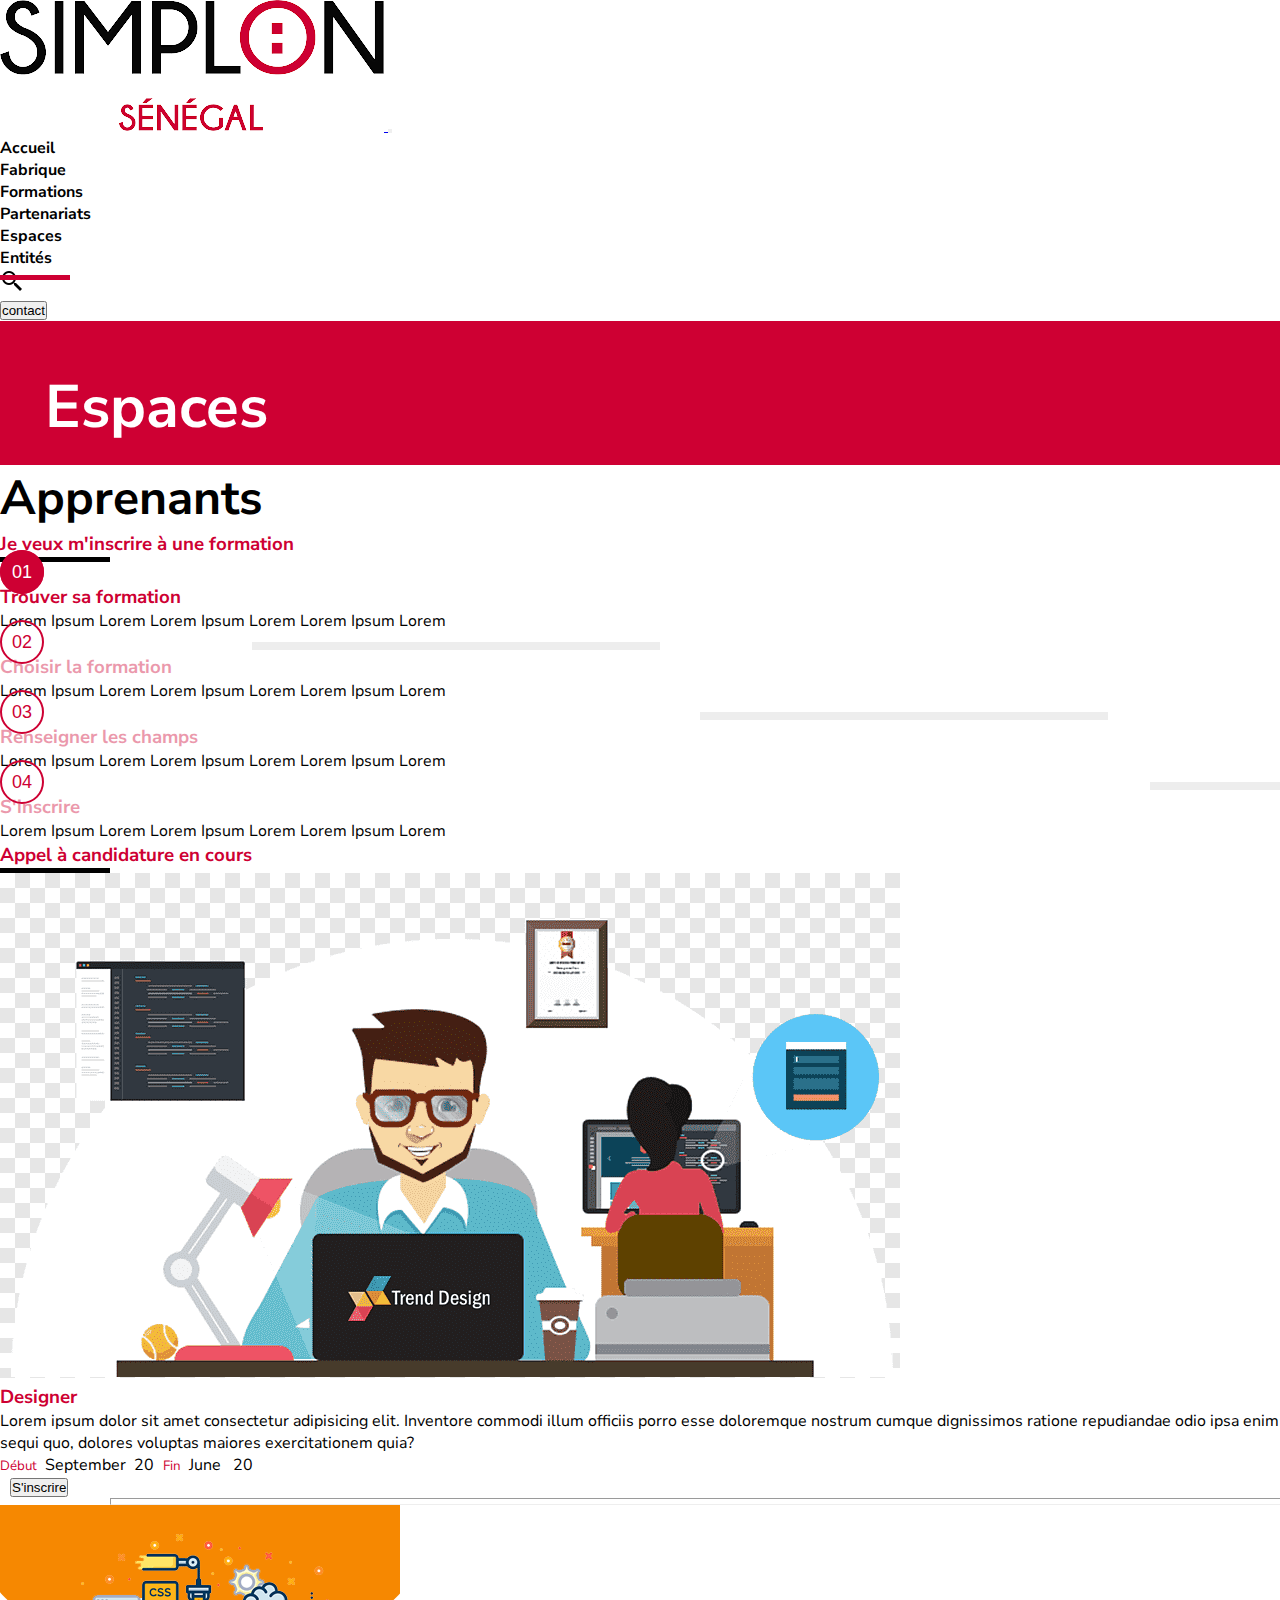
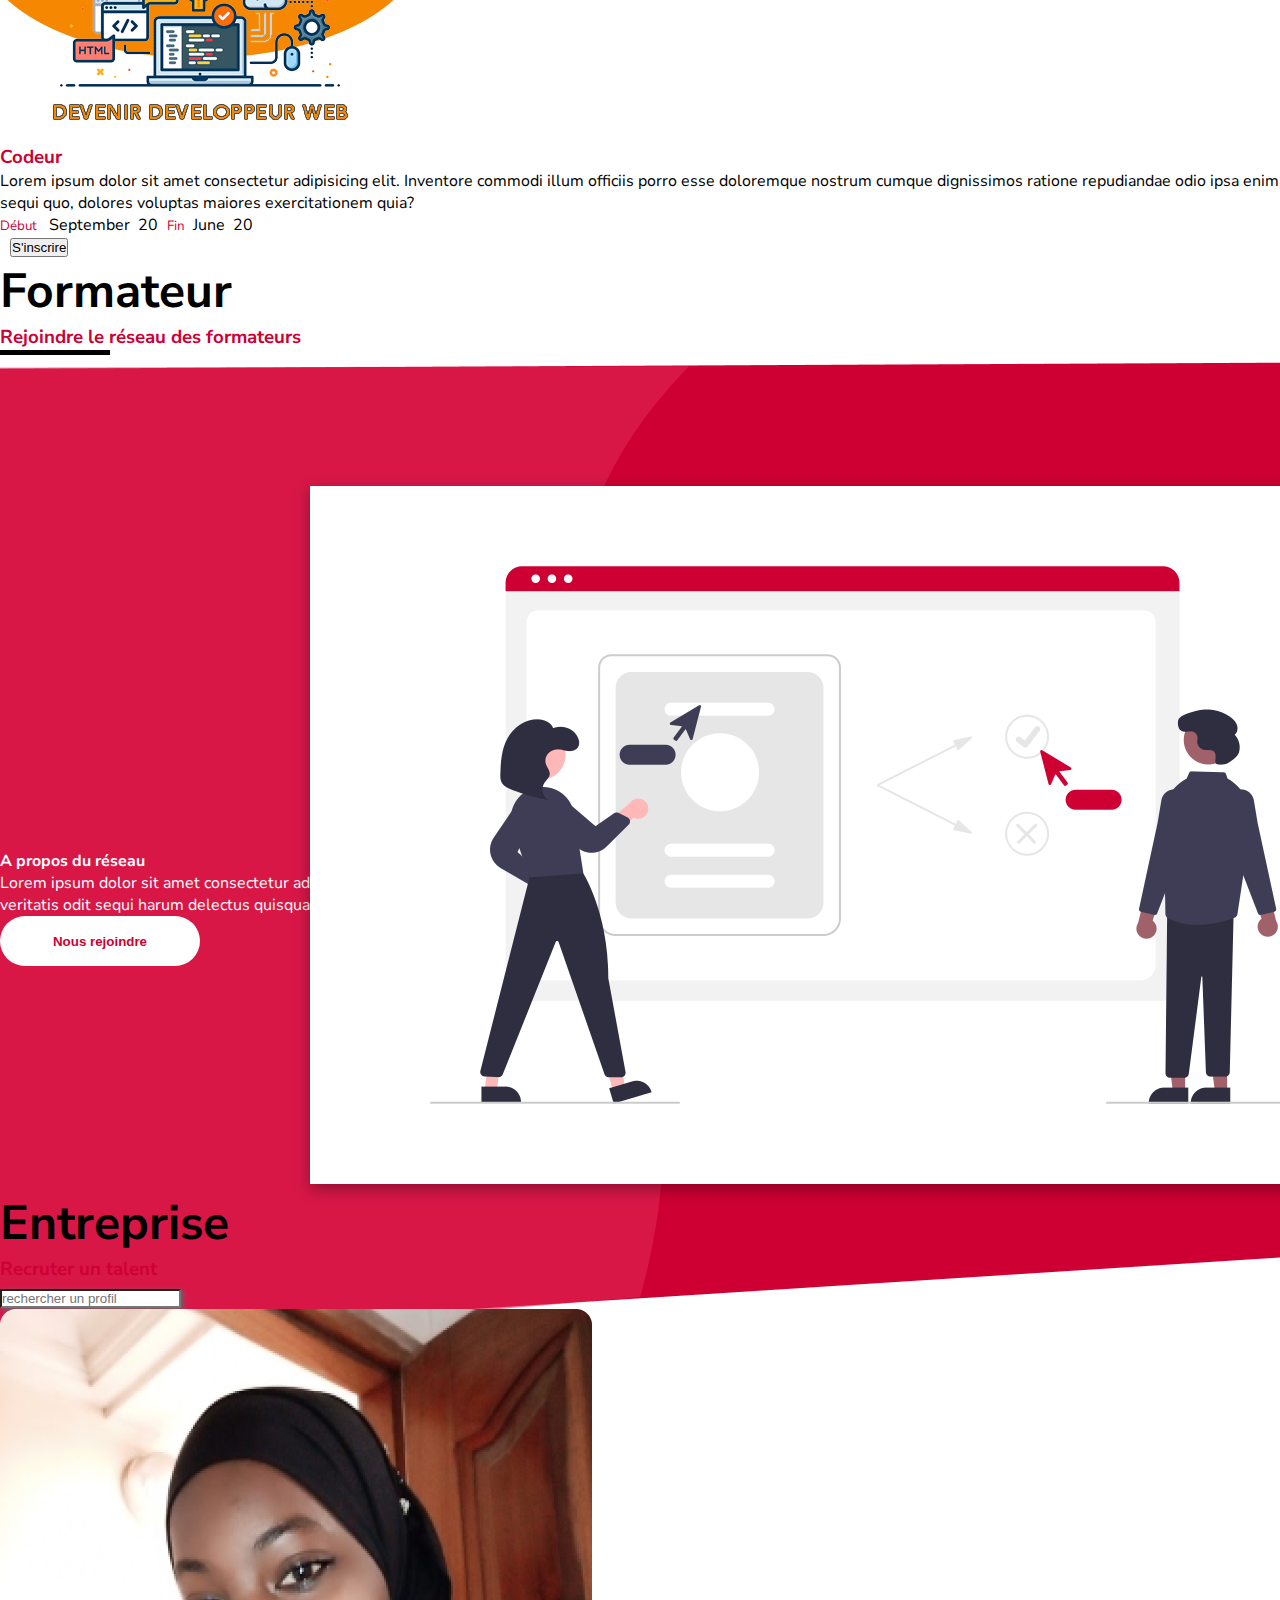
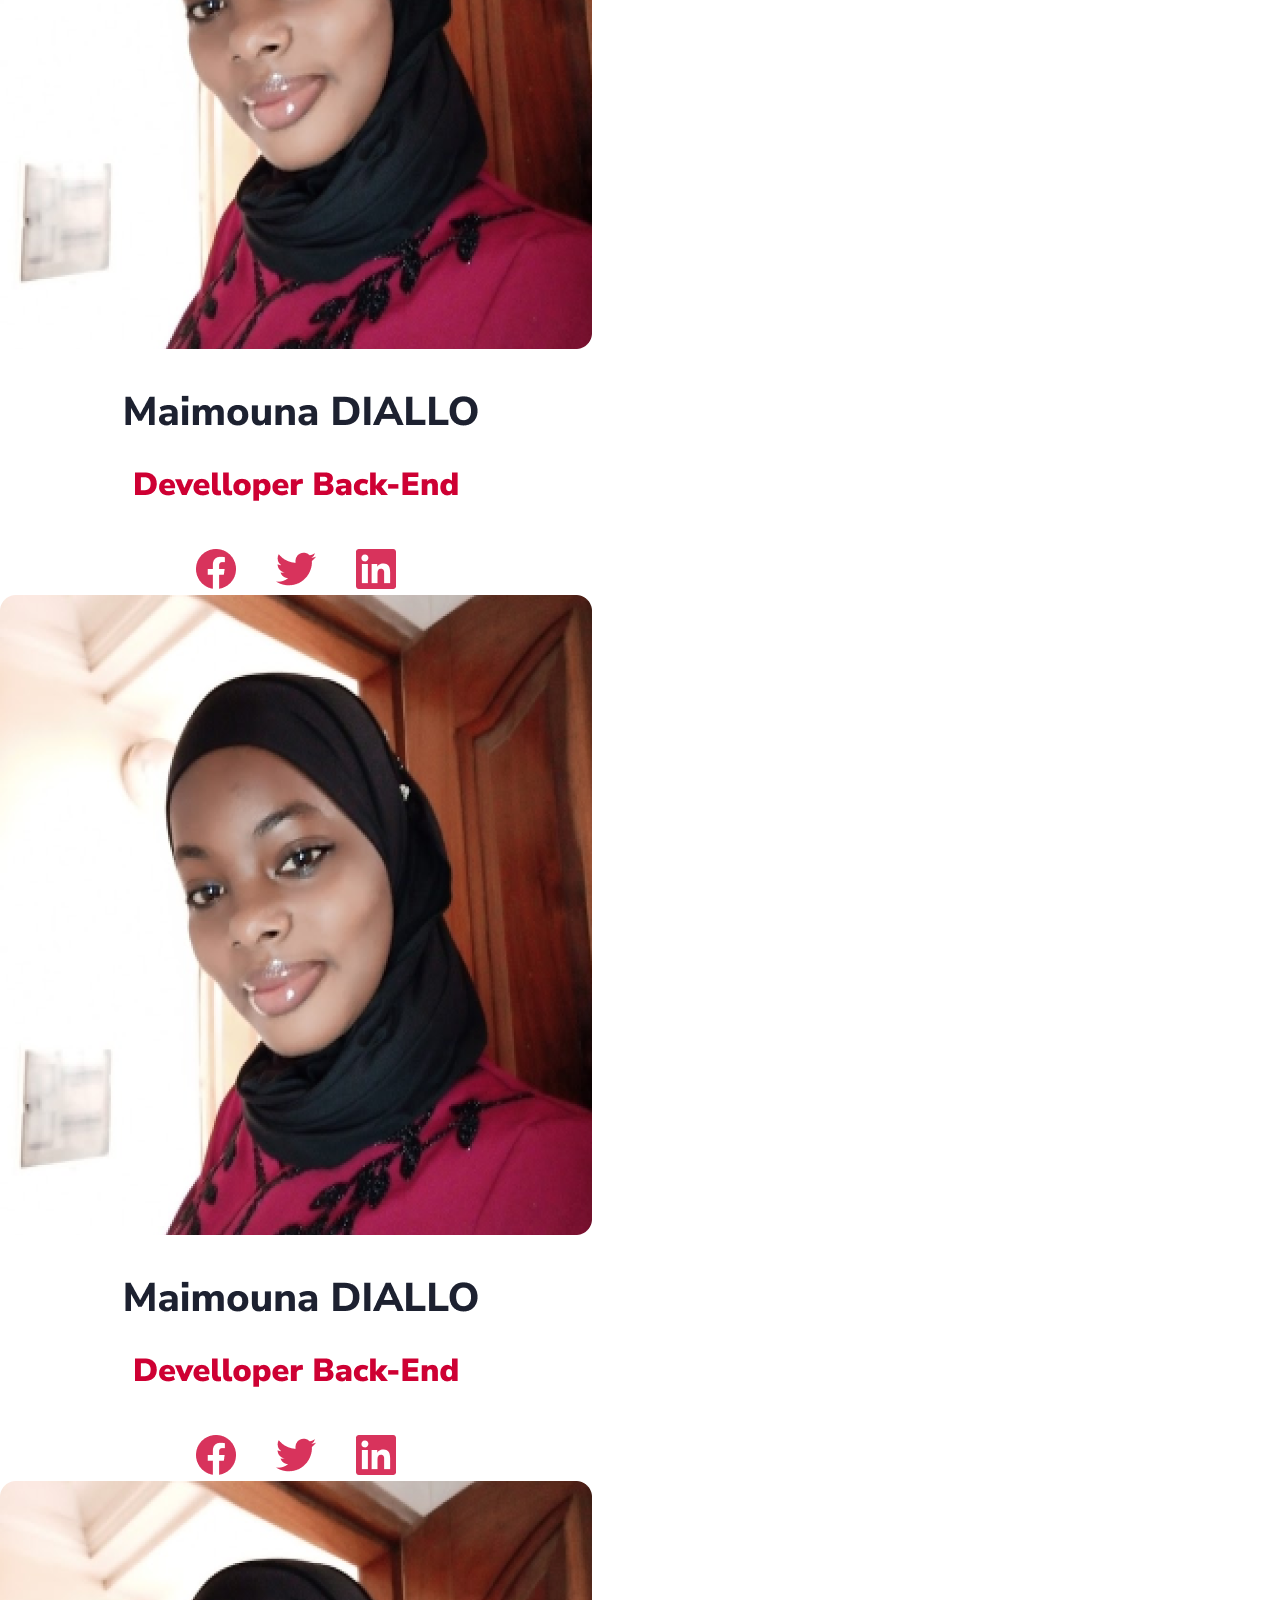
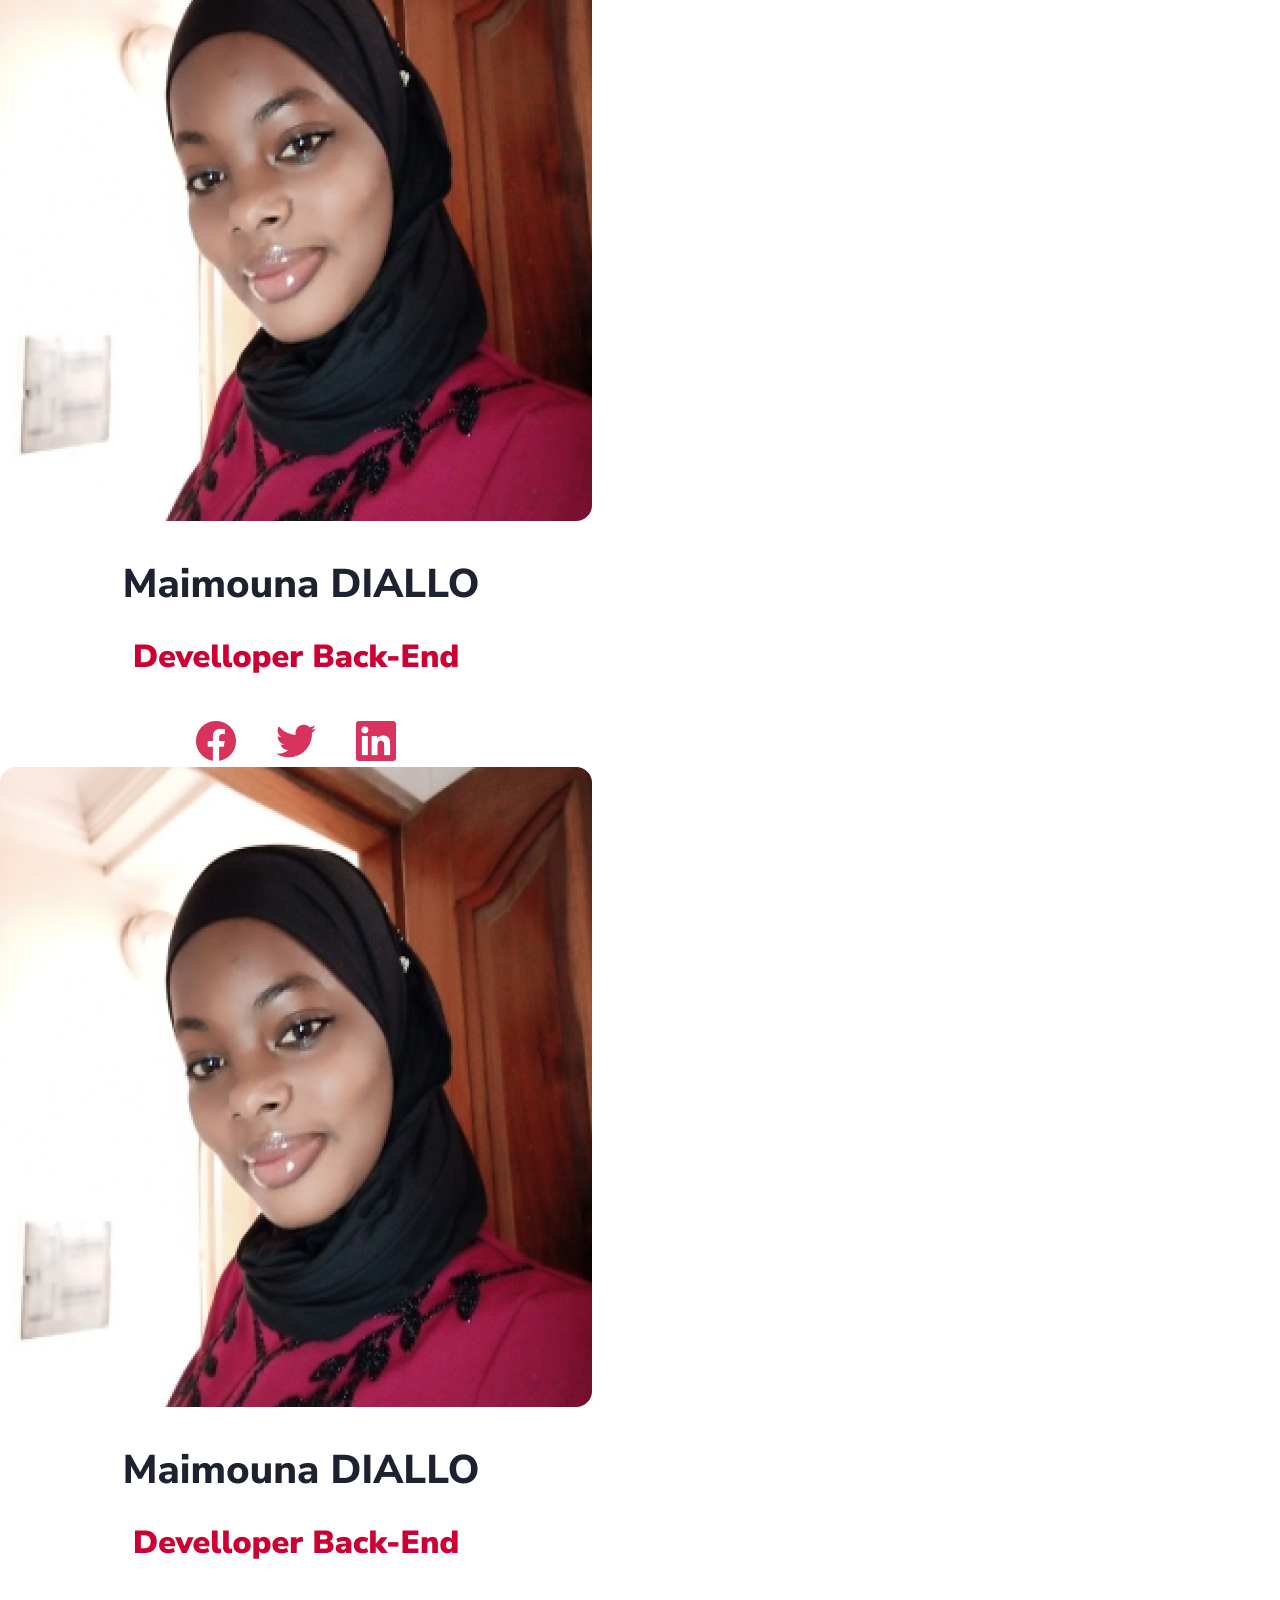
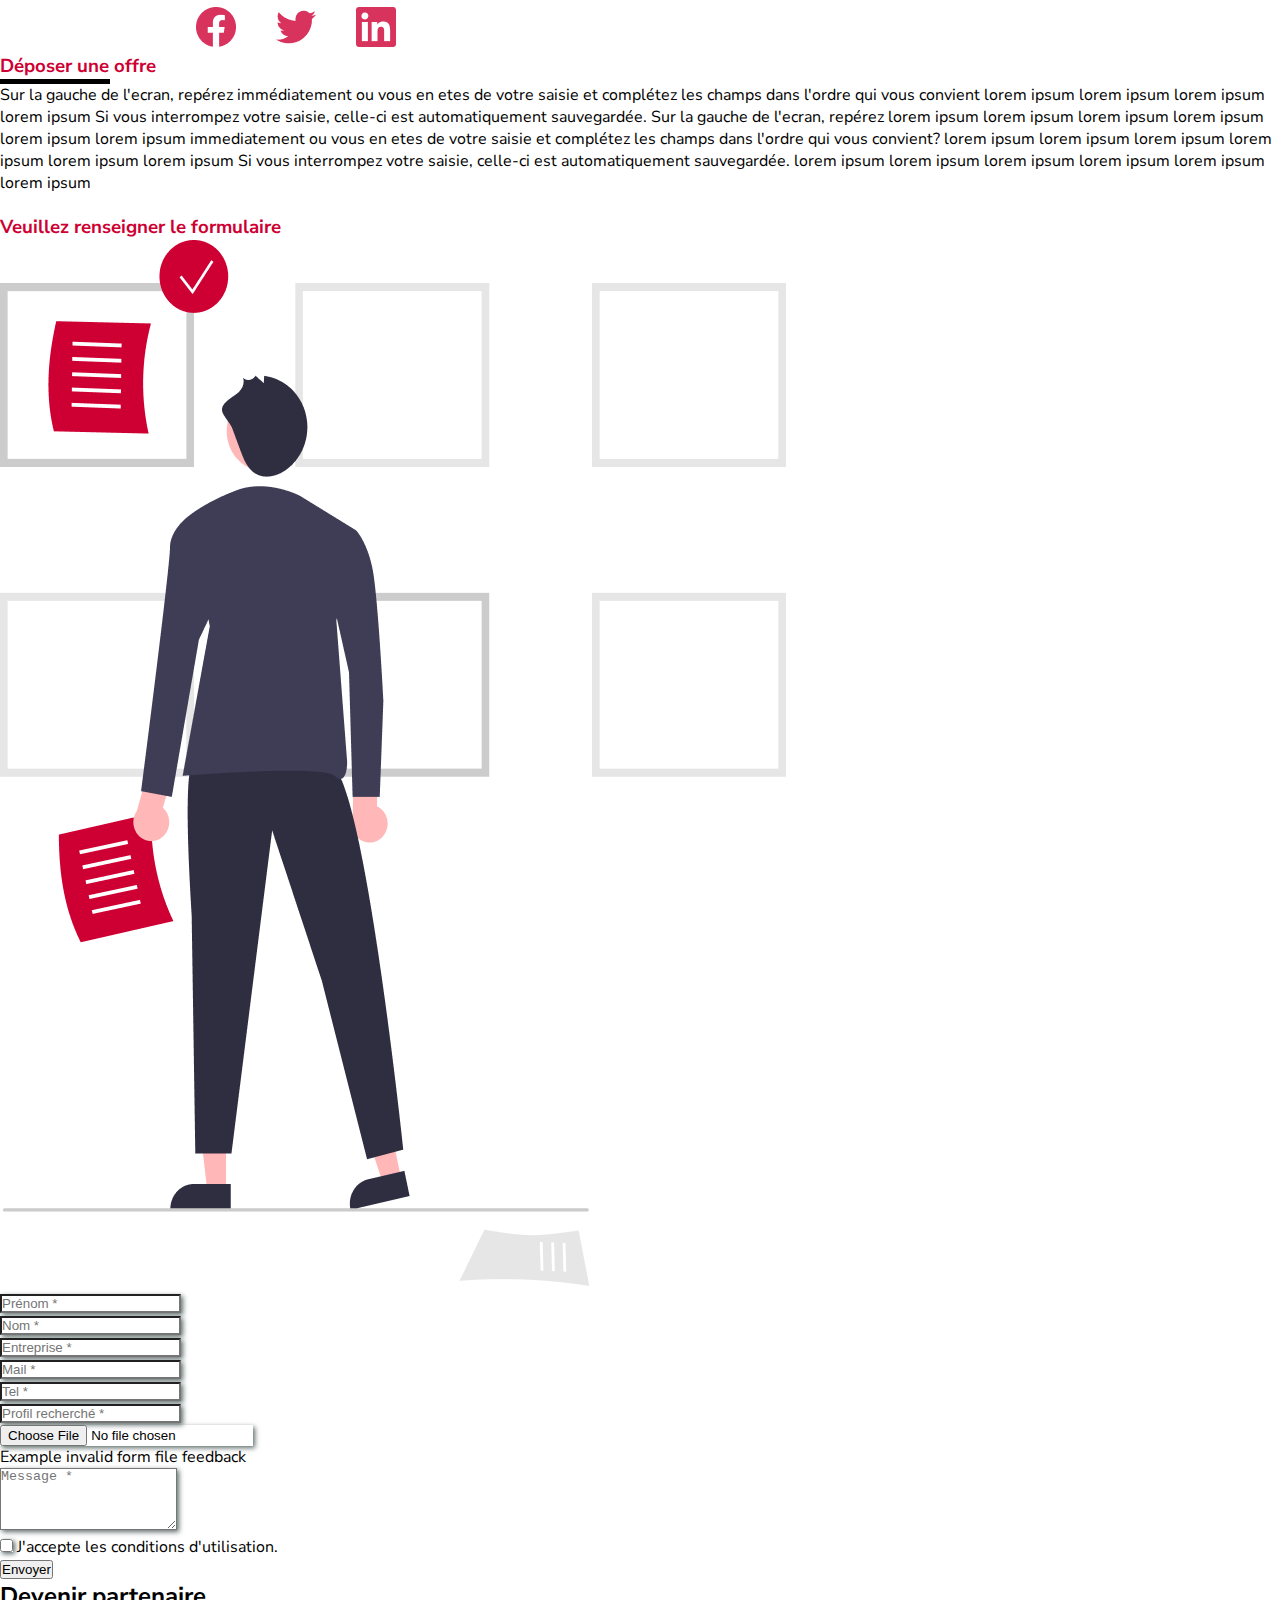
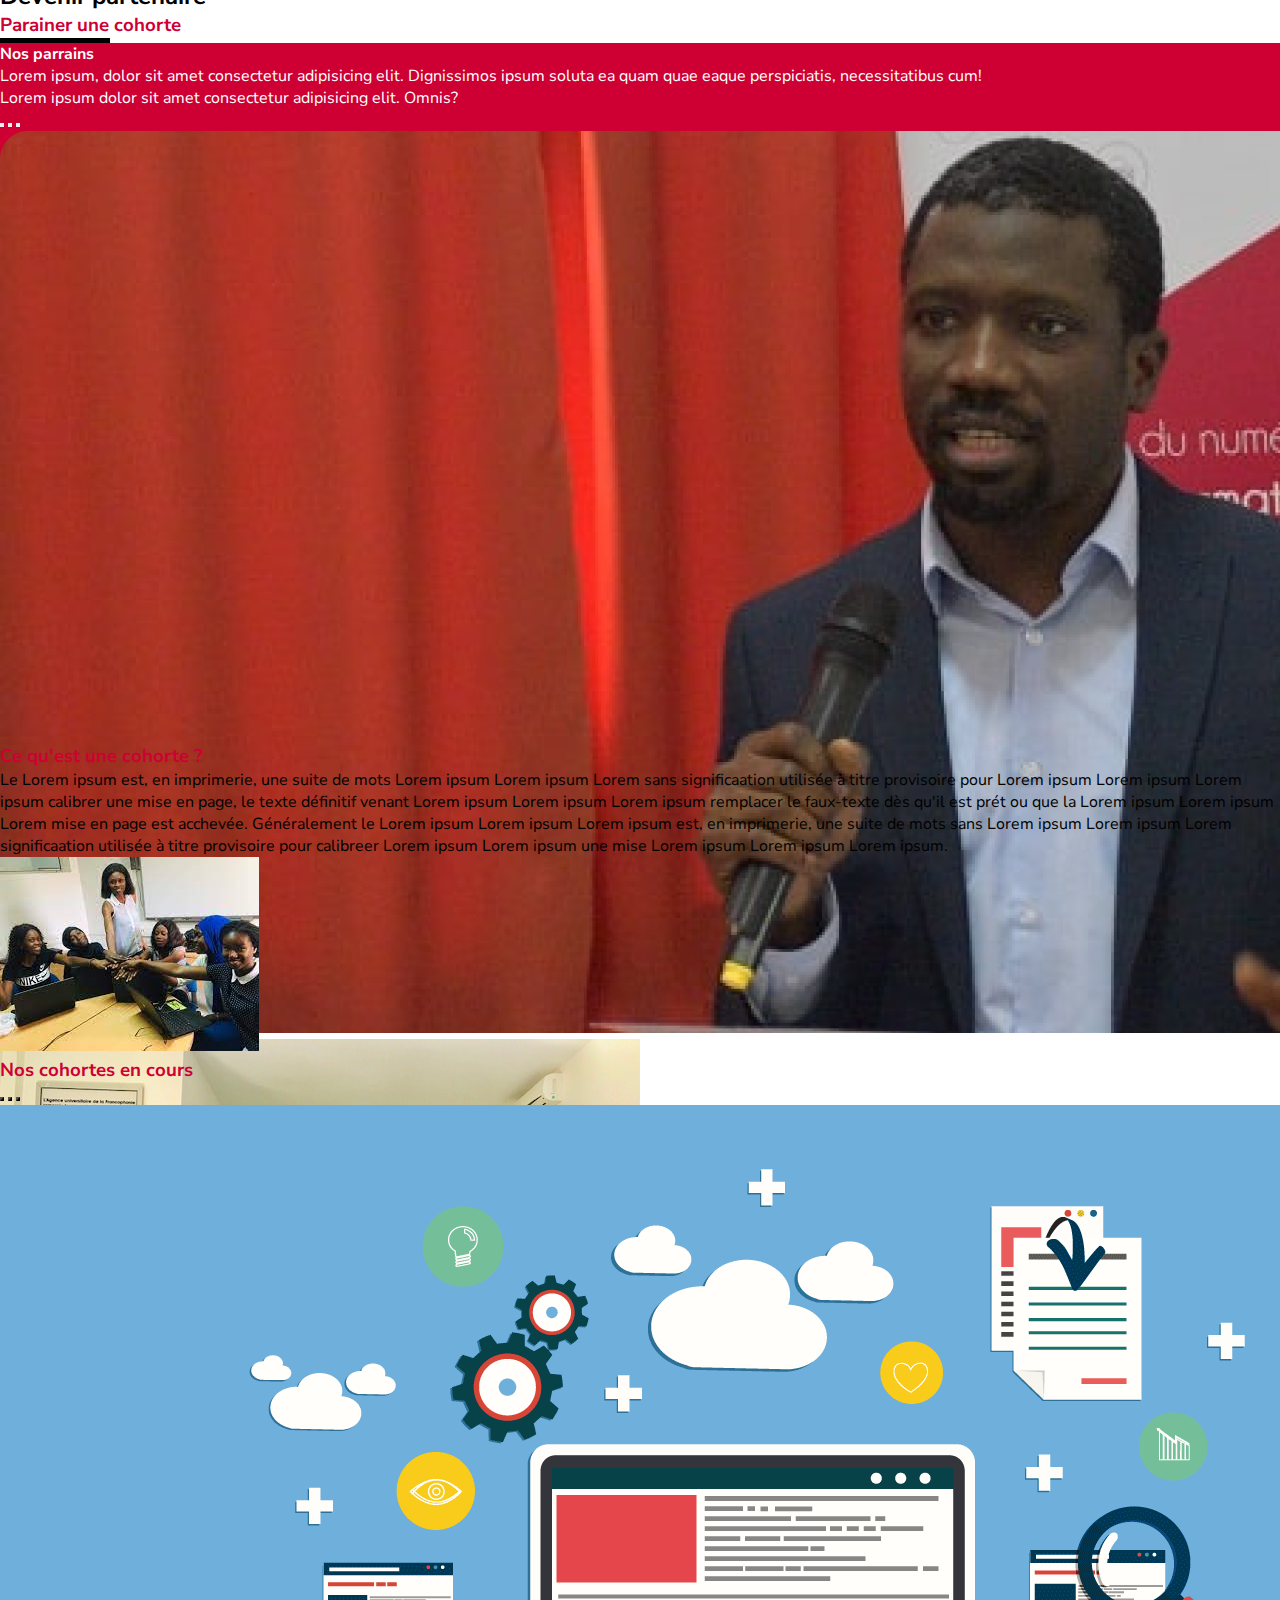
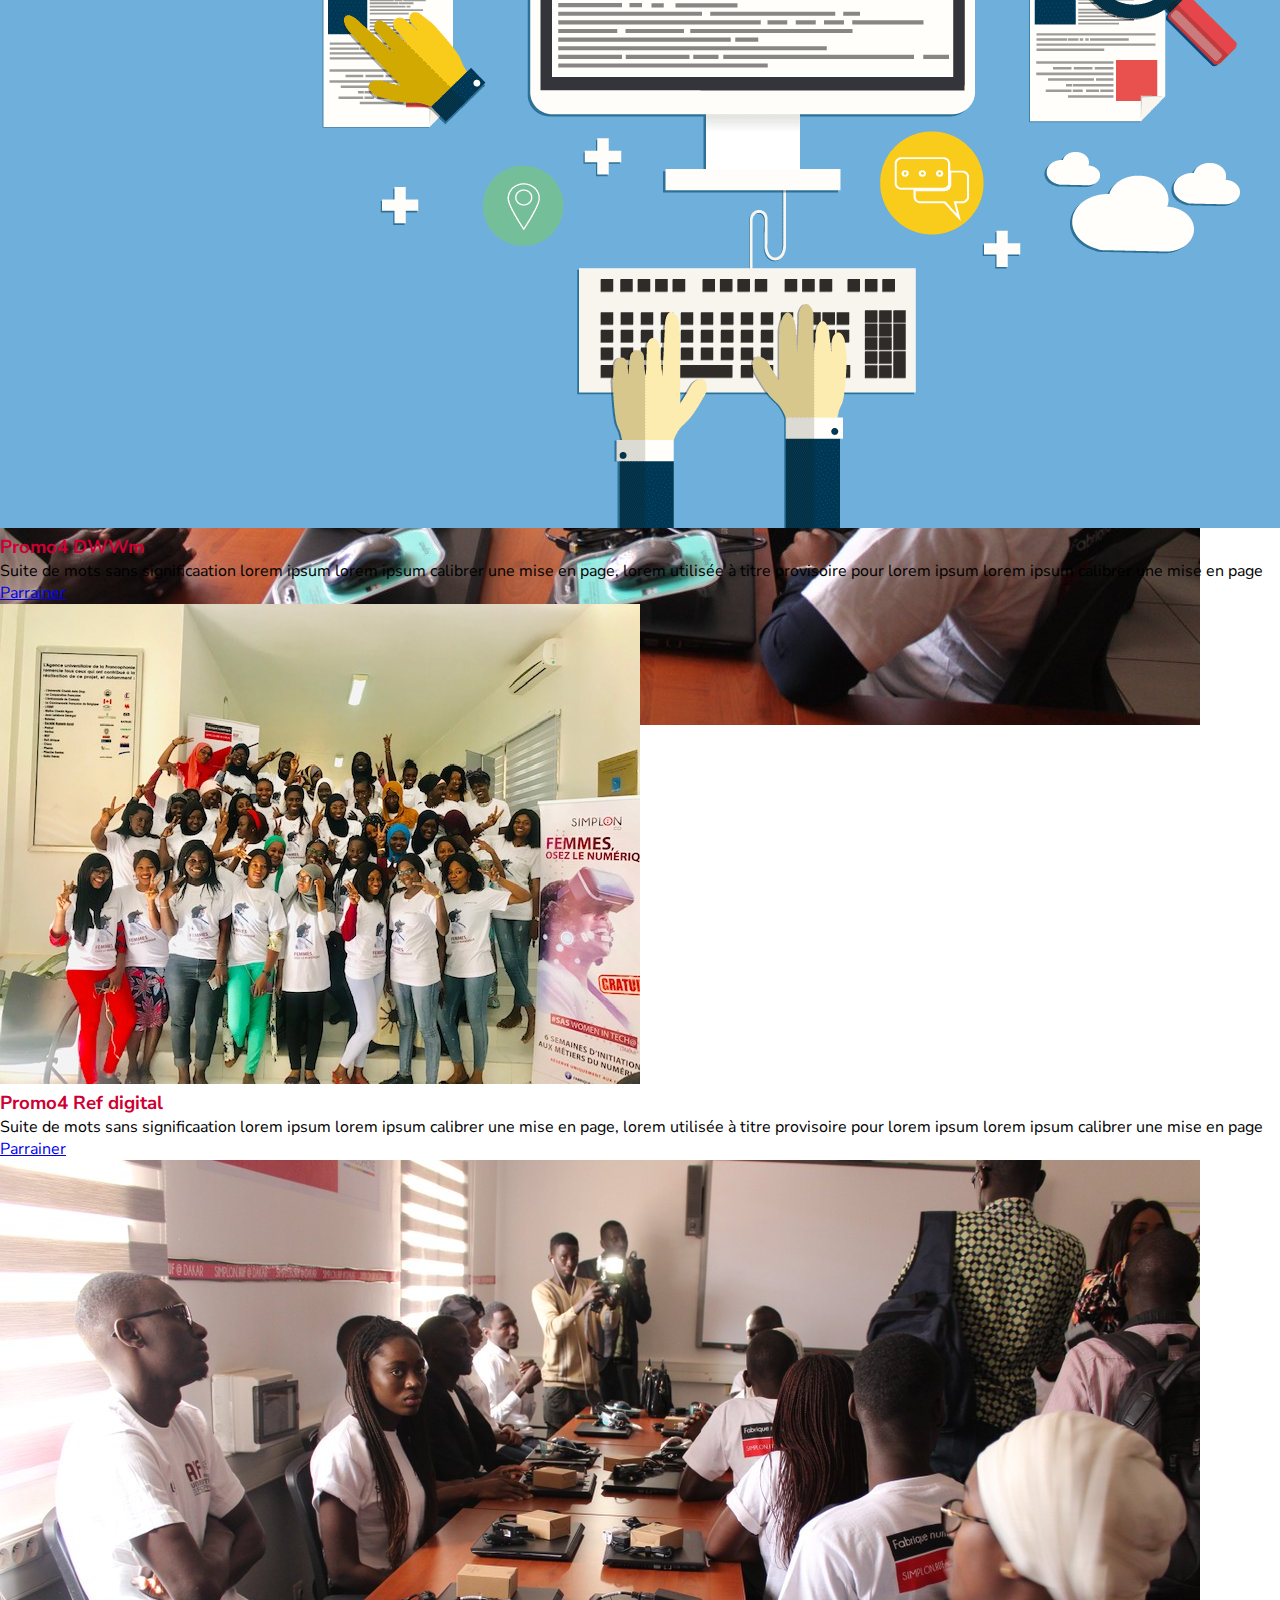
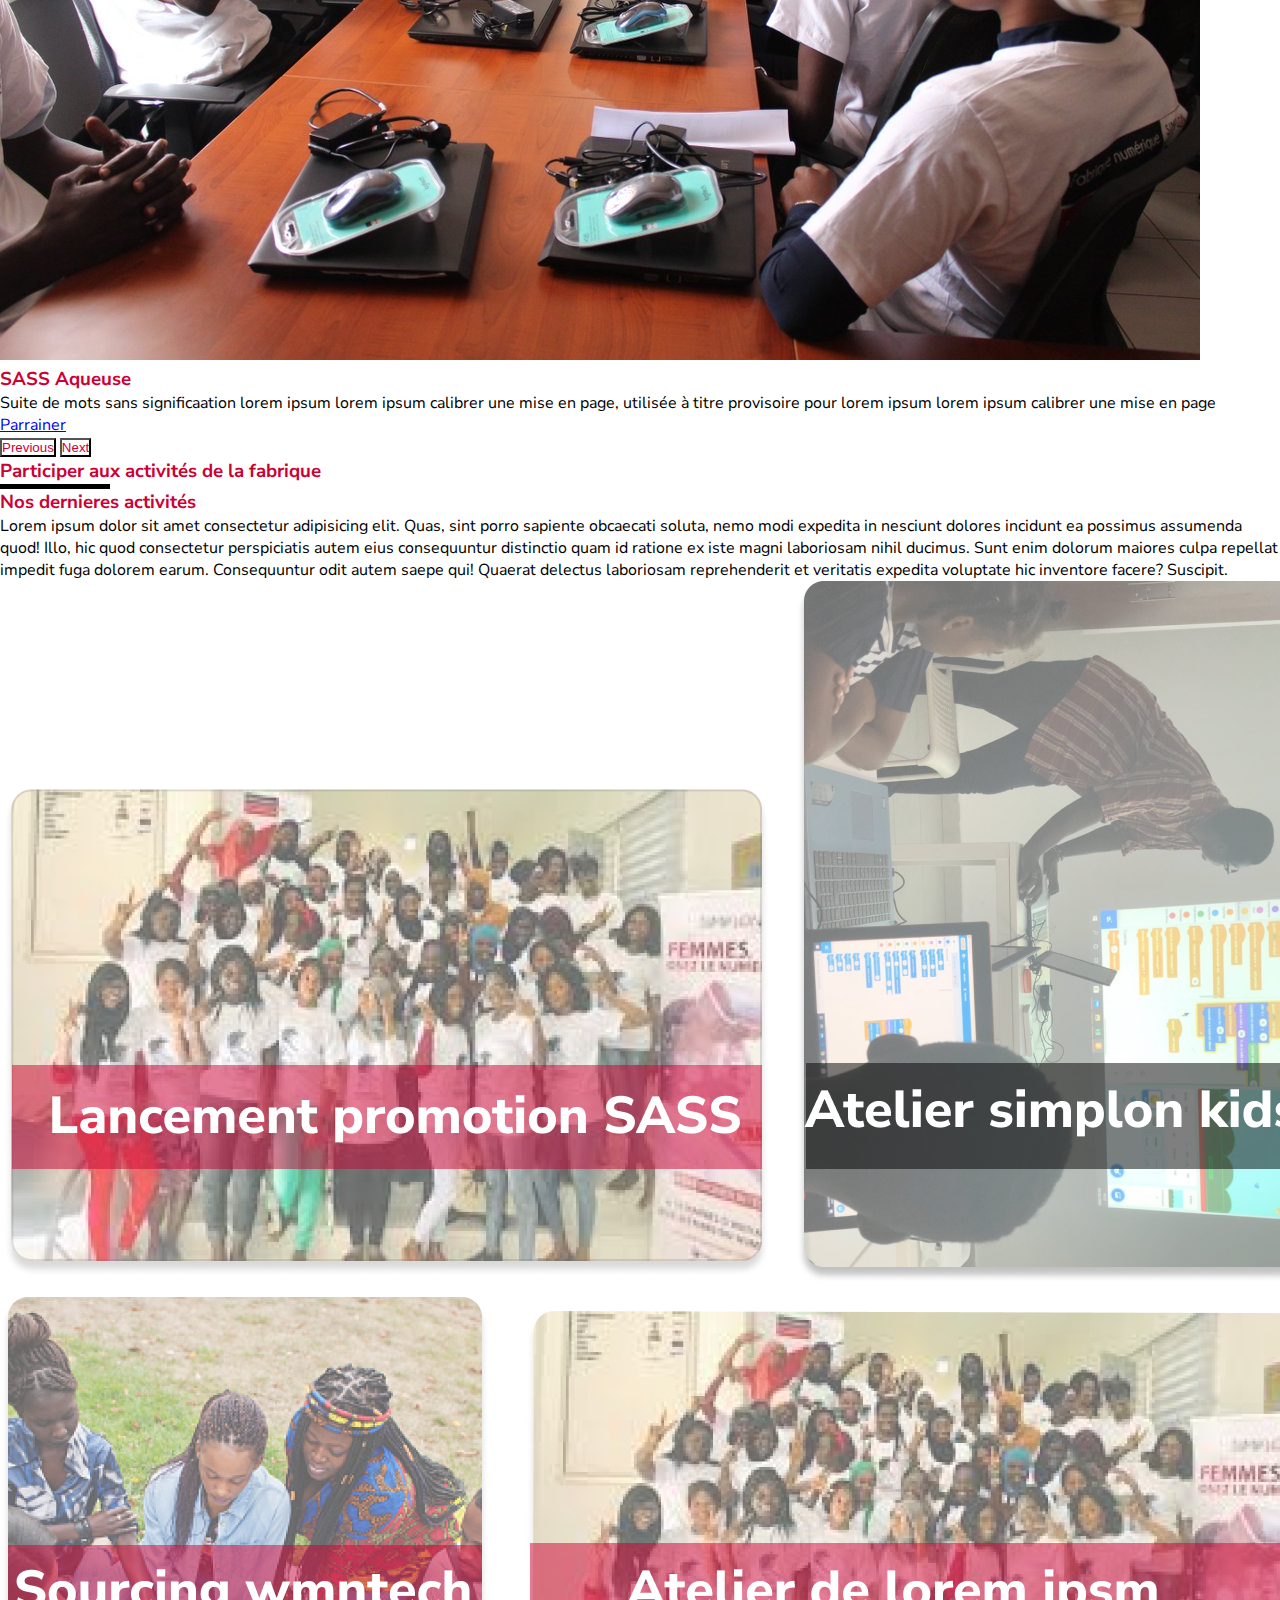
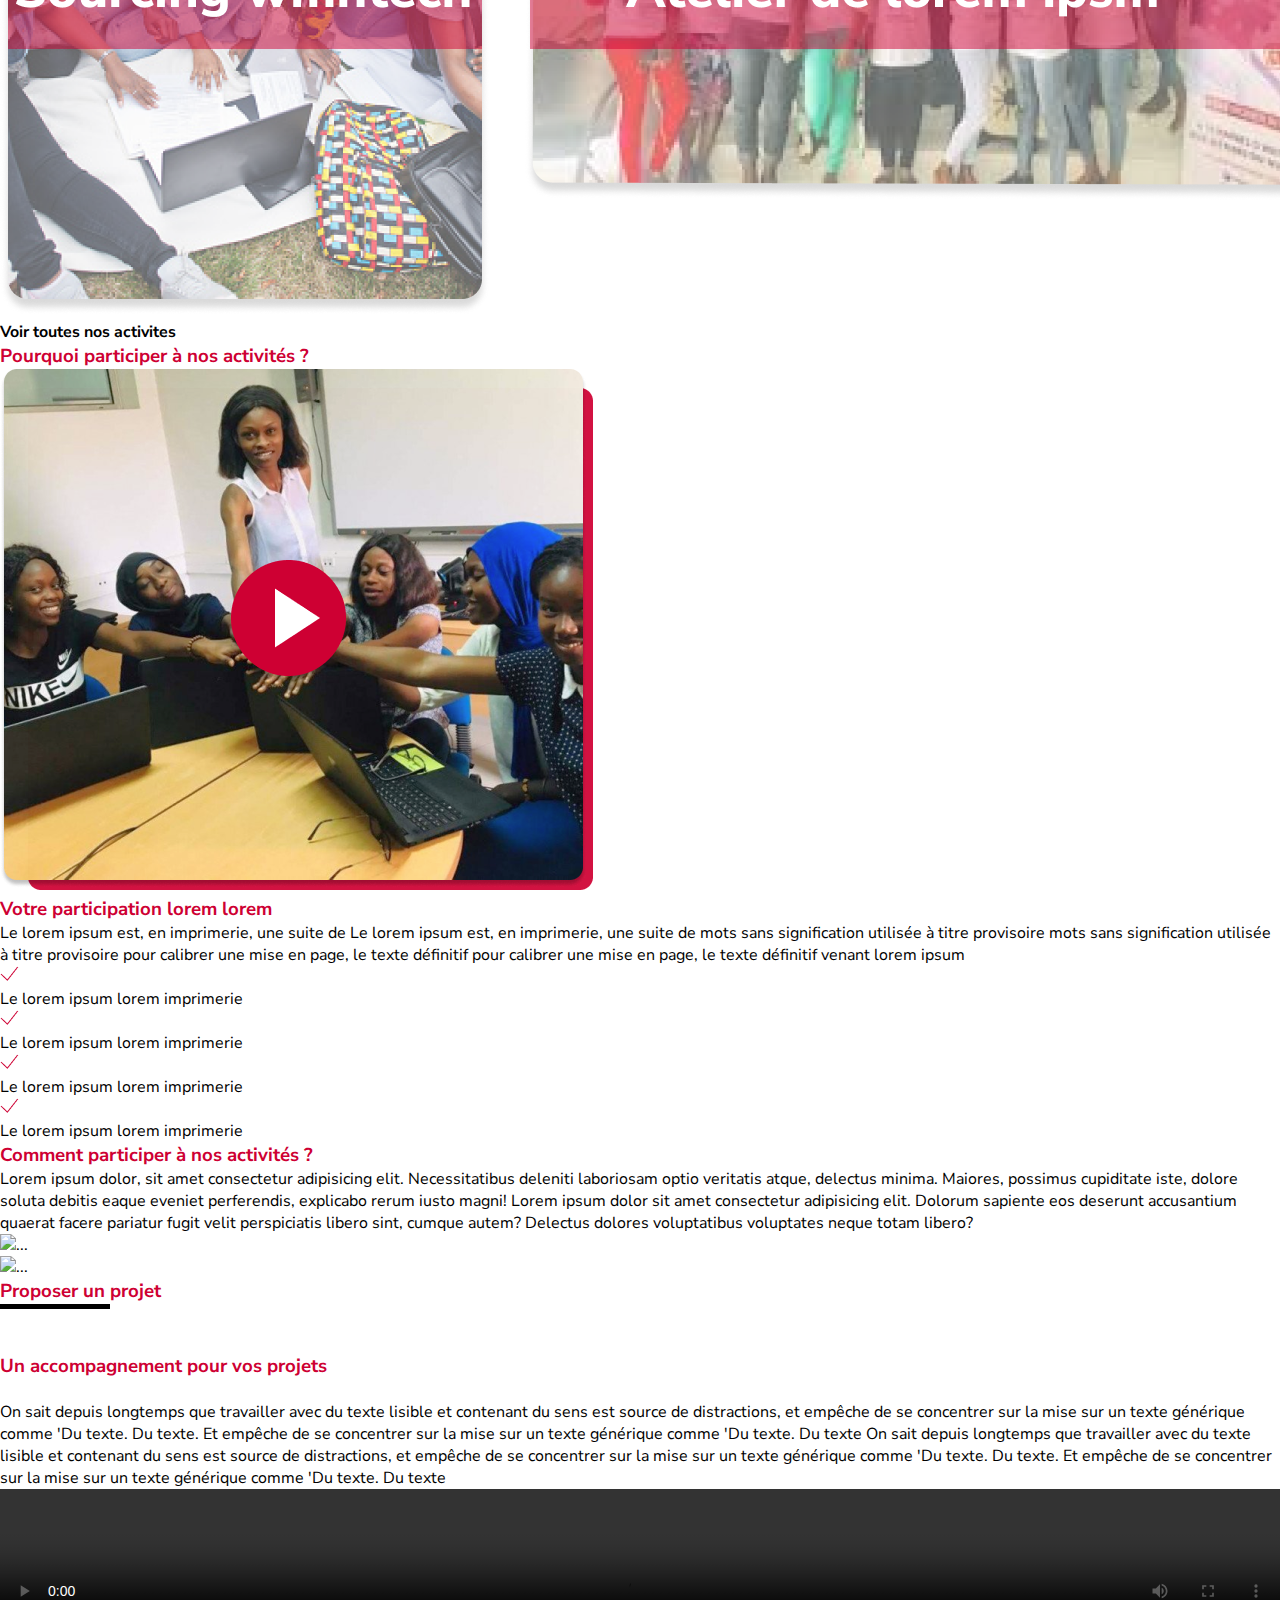
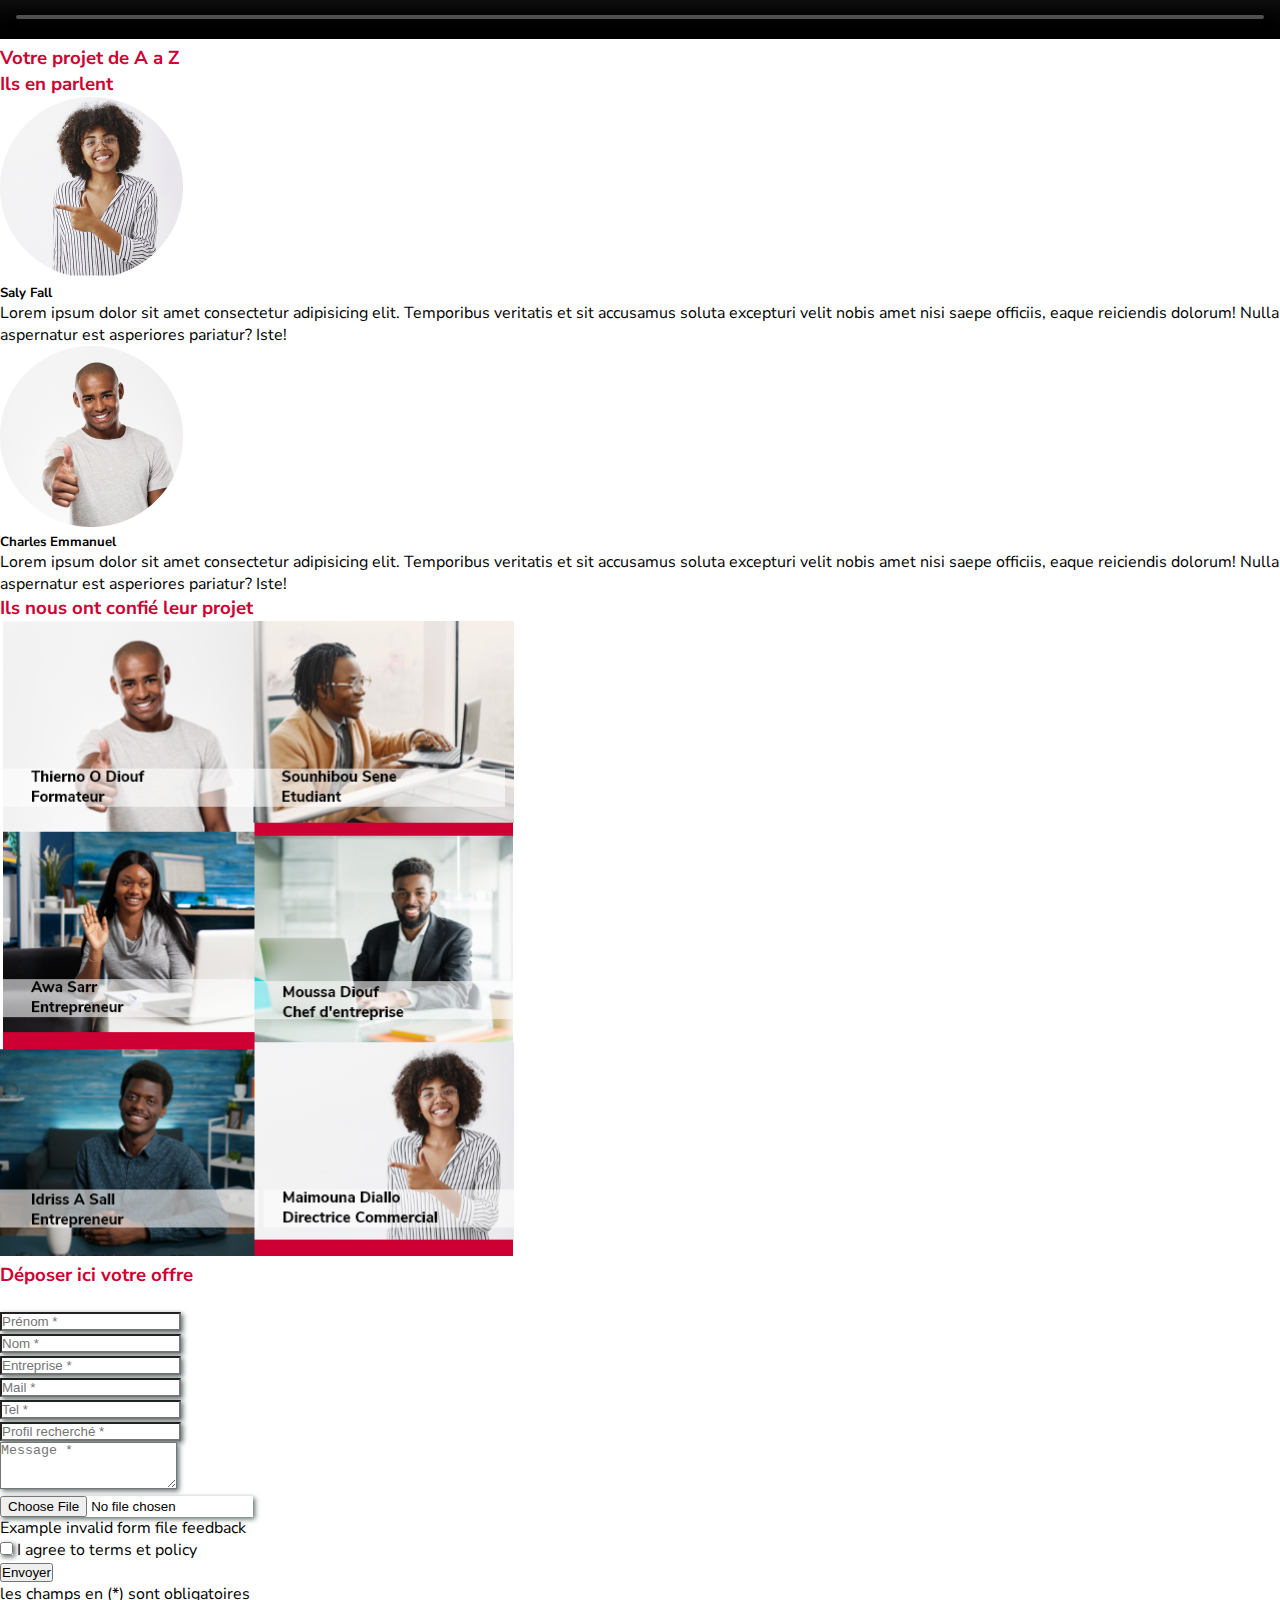
==== commit 7275da75: "intégrationde la partie footer et de nos parrains 2" ====
--- a/index.html
+++ b/index.html
@@ -484,7 +484,7 @@
         <div class="col-md-6 mt-5">
           <h3>Votre participation lorem lorem</h3>
         </div>
-        <p class="mt-5">
+        <p class="mt-5 text-center">
           Le lorem ipsum est, en imprimerie, une suite de Le lorem ipsum est, en imprimerie, une suite de 
           mots sans signification utilisée à titre provisoire mots sans signification utilisée à titre provisoire
           pour calibrer une mise en page, le texte définitif pour calibrer une mise en page,
@@ -535,7 +535,7 @@
     <div class="row">
       <div class="col-md-6 col-lg-6">
         <h3>Comment participer à nos activités ?</h3>
-        <p class="mt-3 p-5" > 
+        <p class="mt-3 p-5 text-center"> 
           Lorem ipsum dolor, sit amet consectetur adipisicing elit. Necessitatibus deleniti laboriosam optio veritatis atque, 
           delectus minima. Maiores, possimus cupiditate iste, dolore soluta debitis eaque eveniet perferendis, explicabo rerum iusto 
           magni! Lorem ipsum dolor sit amet consectetur adipisicing elit. Dolorum sapiente eos deserunt accusantium quaerat facere pariatur 
@@ -618,8 +618,8 @@
   
 <section>
  <div class="container-fluid p-5 mt-5">
-   <div class="row">
-    <div class="col-md-4">
+   <div class="row position-relative">
+    <div class="col-md-4" id="confie-a-gauche">
       <h3>Ils nous ont confié leur projet</h3>
       <img src="images/image 11.png" class="img-fluid h-75" alt="...">
     </div>
--- a/css/espace.css
+++ b/css/espace.css
@@ -294,6 +294,12 @@
         position: absolute;
         margin-top: 5px;
         background-color: #CE0033;
+    }
+    .separate{
+        display: none;
+    }
+    #confie-a-gauche{
+        align-items: center;
     }
     .card-text, #btn-appel1,#btn-appel2{
         margin-left: 10px;
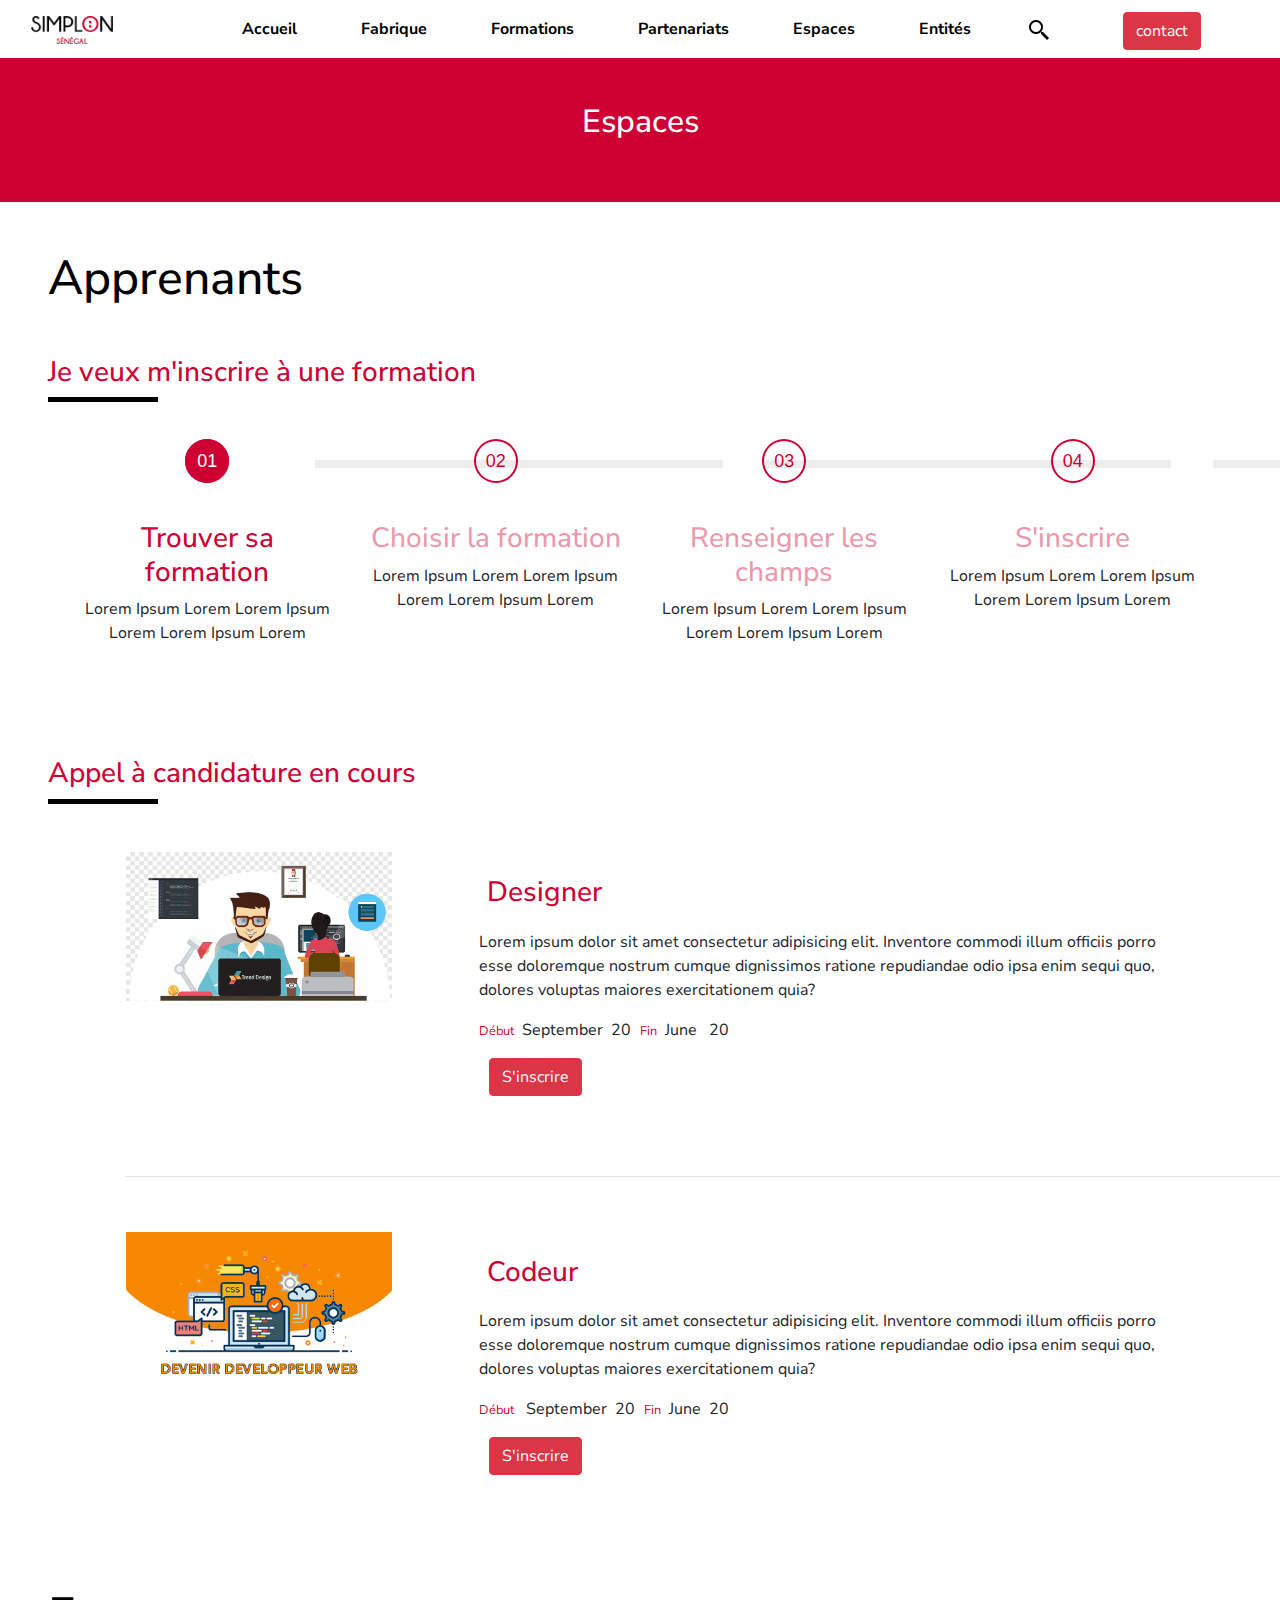
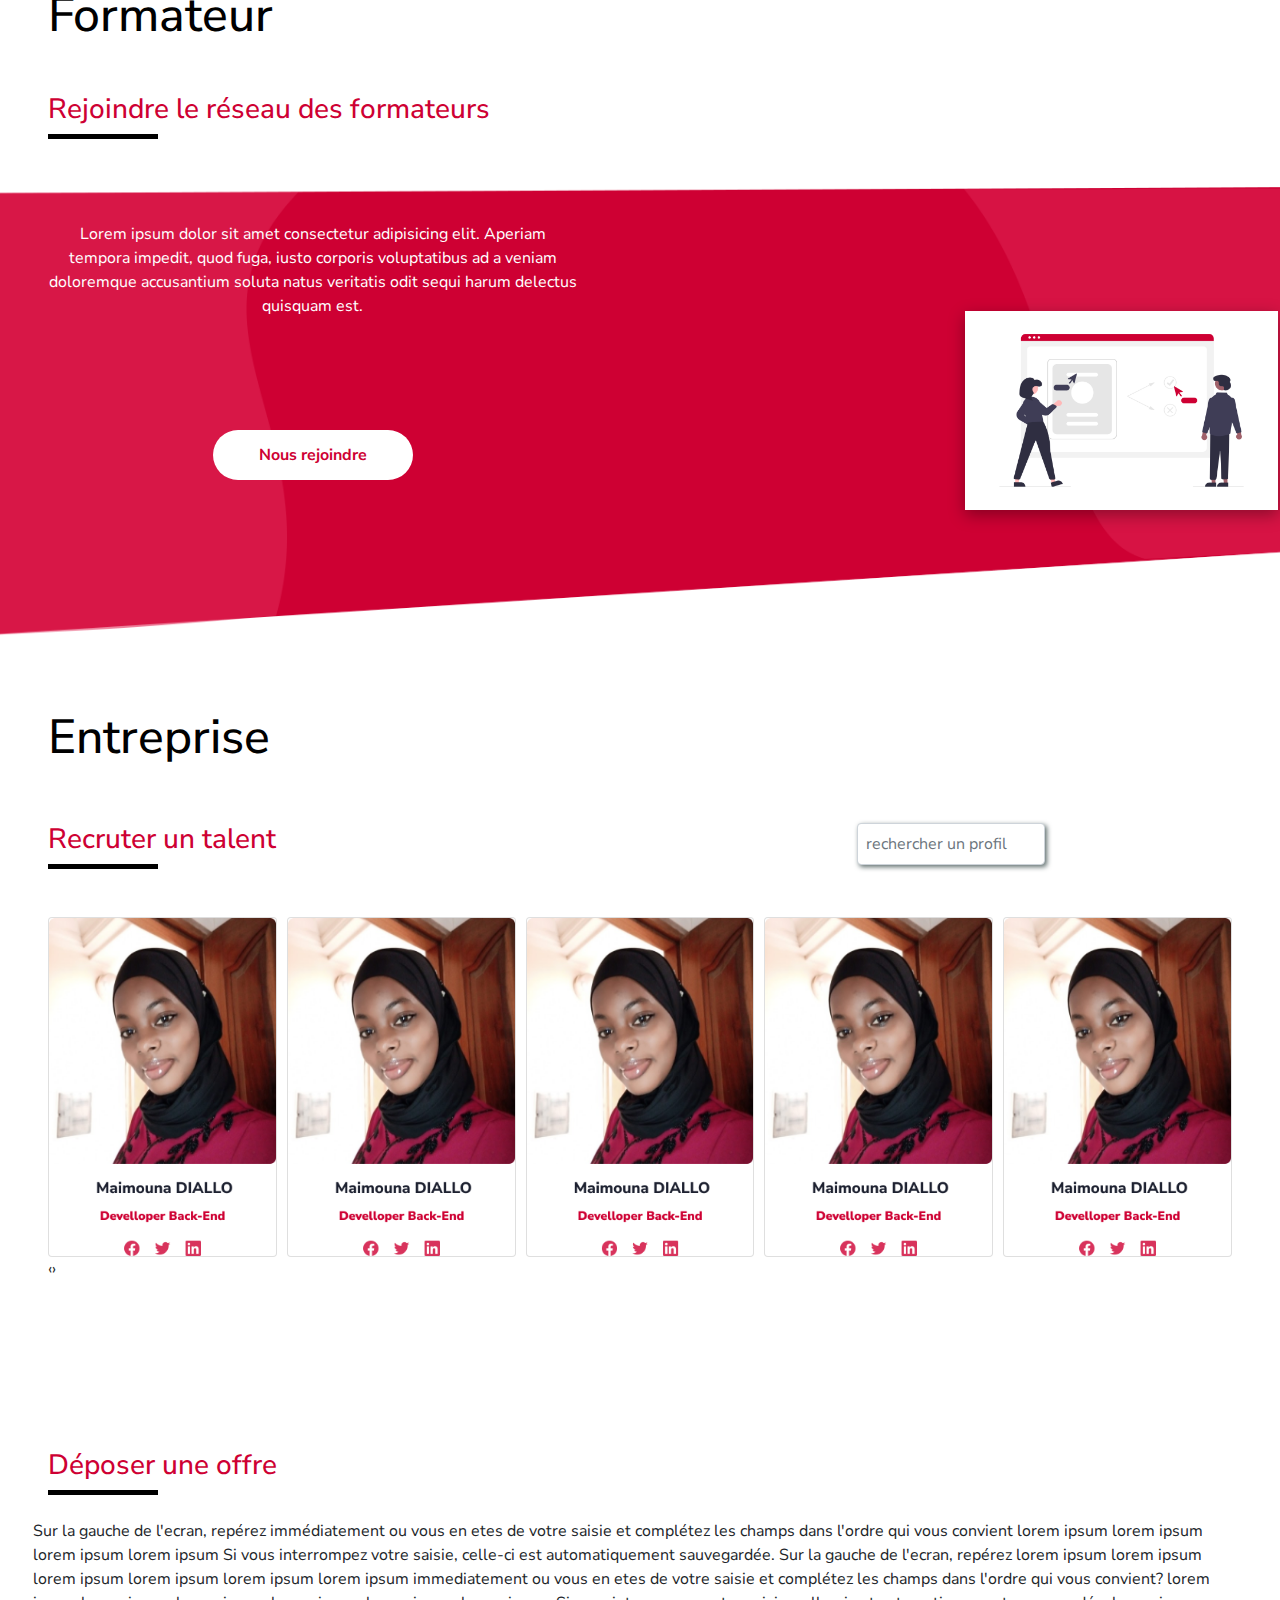
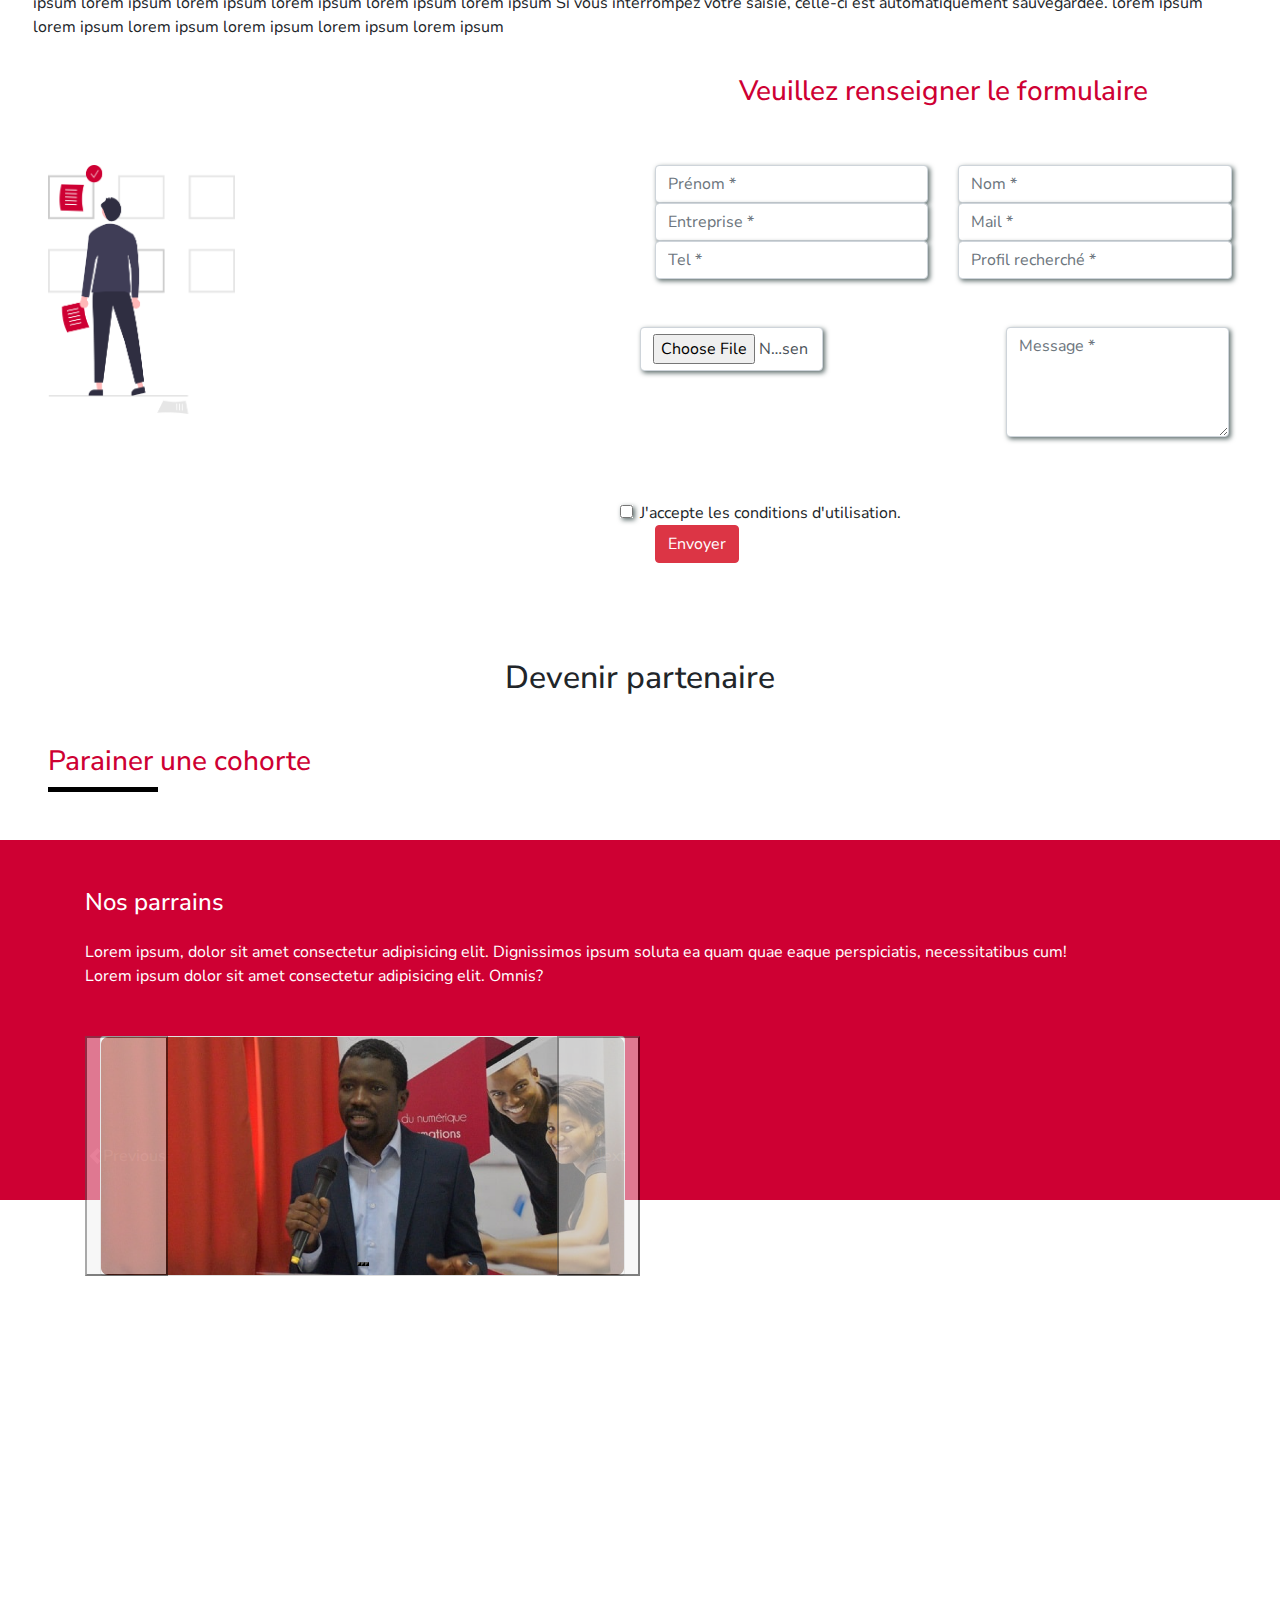
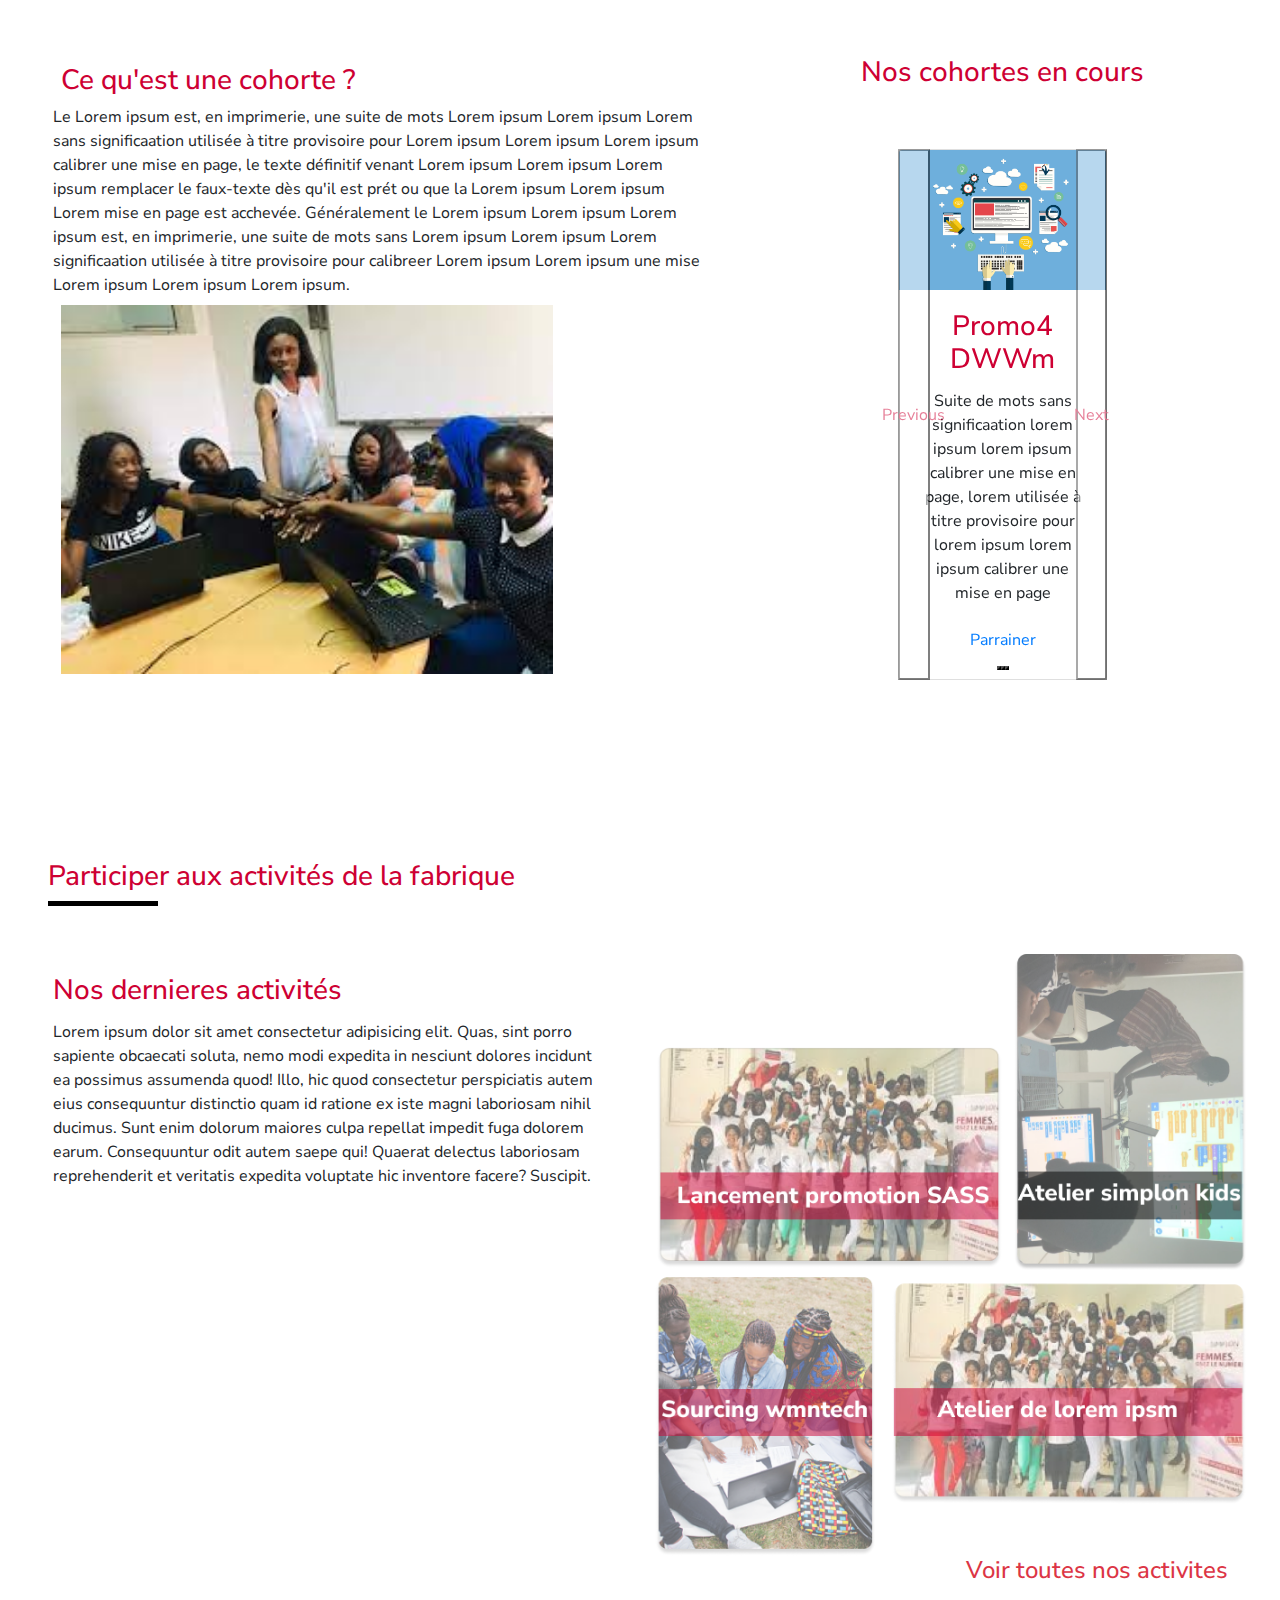
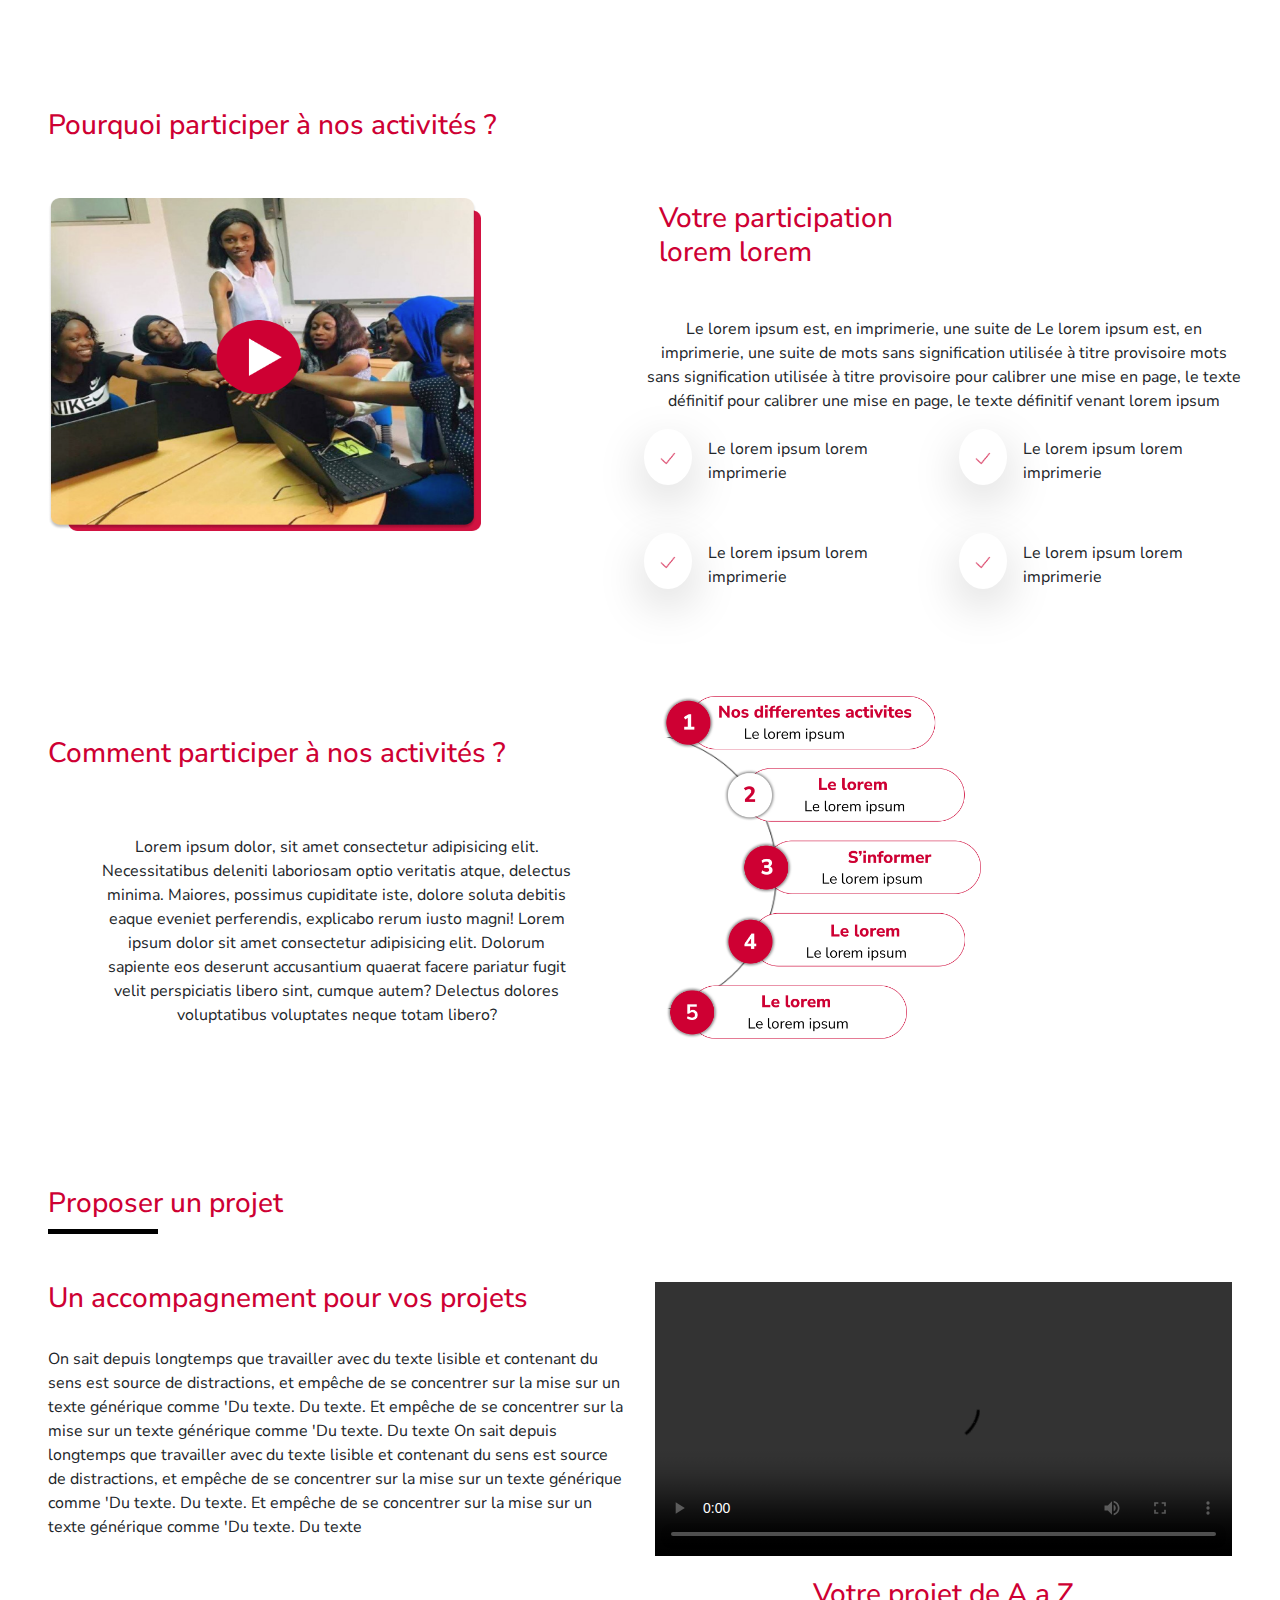
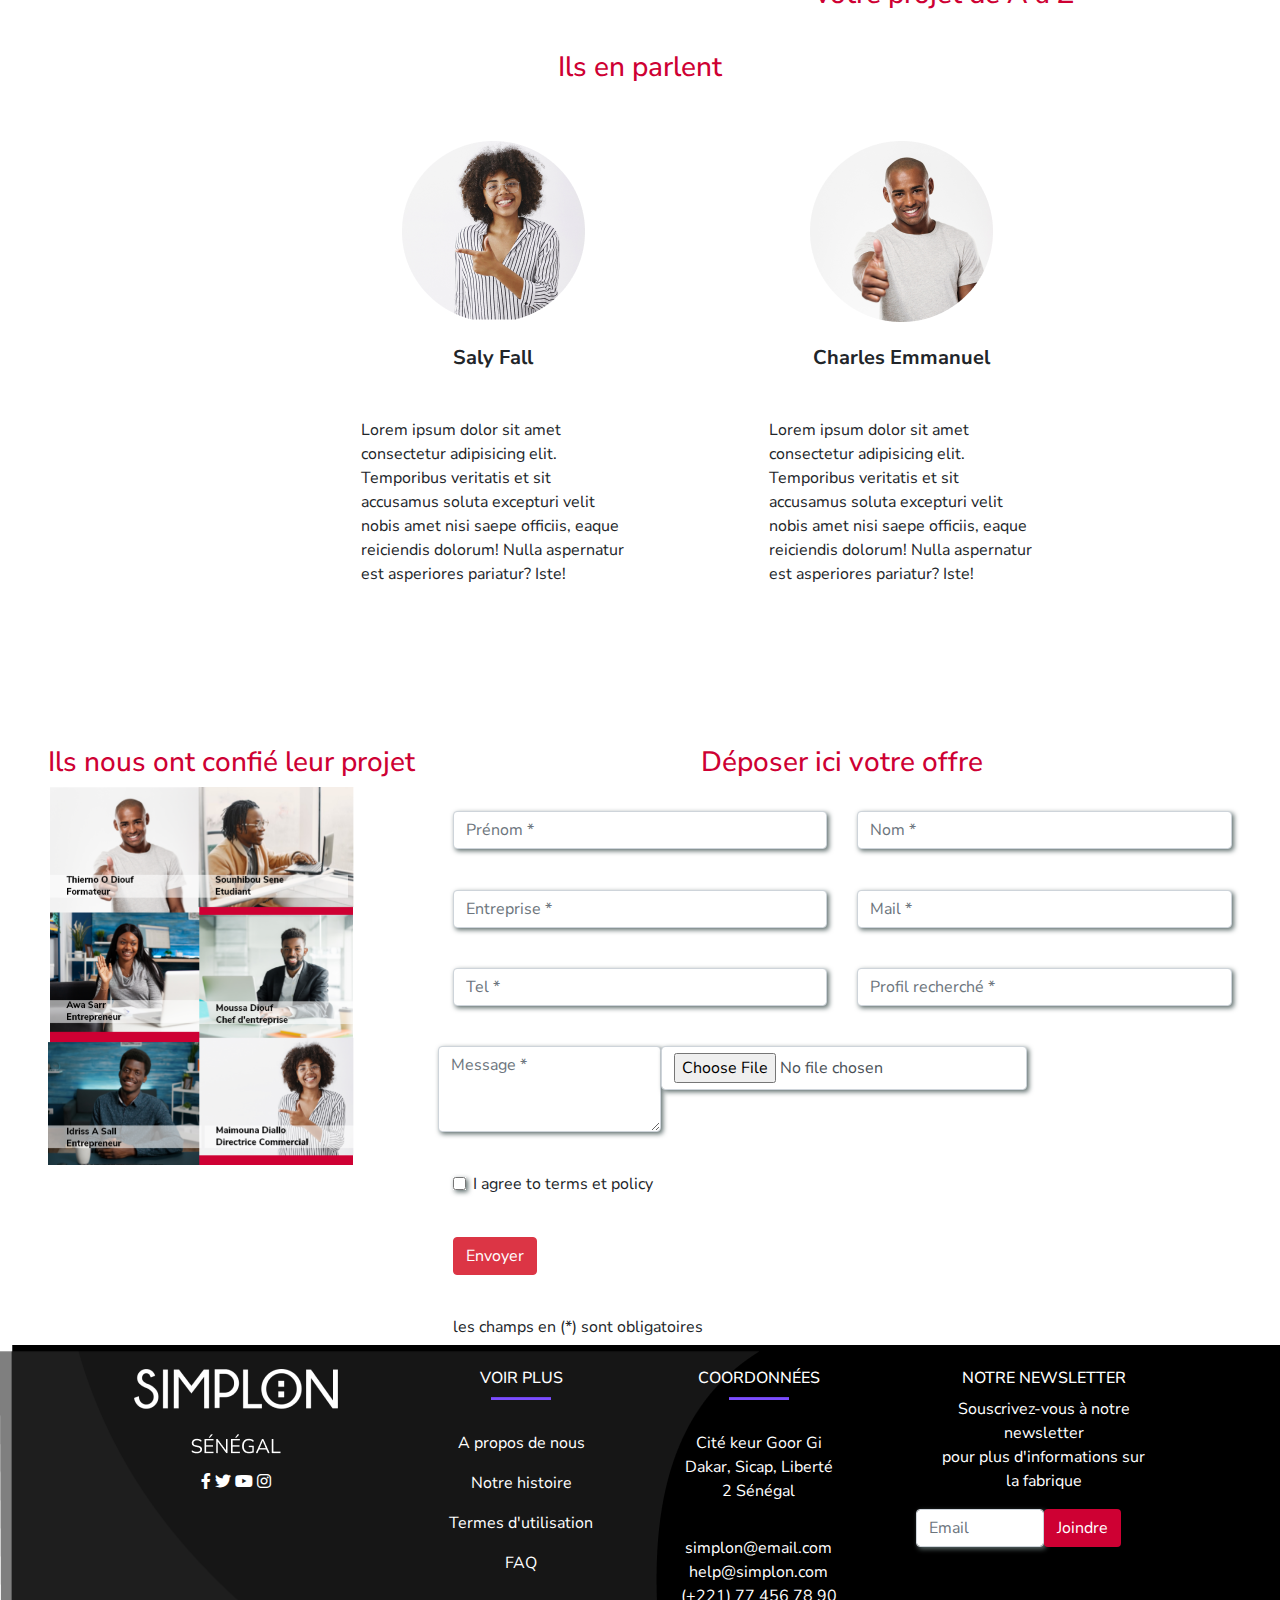
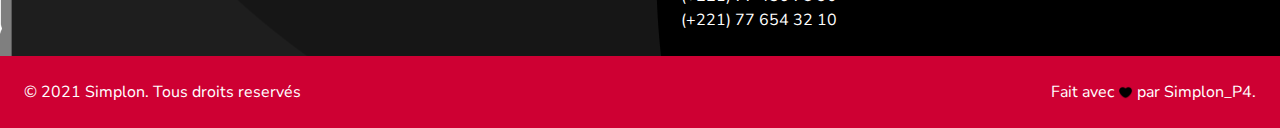
==== commit 64b63532: "intégration complète partie espace à l'exception du switcher" ====
--- a/index.html
+++ b/index.html
@@ -11,9 +11,15 @@
     <link href="assets/vendor/fontawesome/css/all.min.css" rel="stylesheet">
     <link href="assets/vendor/owl.carousel/assets/owl.carousel.min.css" rel="stylesheet">
     <link href="assets/vendor/icofont/icofont.min.css" rel="stylesheet">
+    <link rel="stylesheet" href="owl-carousel/assets/owl.carousel.min.css">
+    <link rel="stylesheet" href="owl-carousel/assets/owl.theme.default.min.css">
     <link rel="stylesheet" href="https://cdnjs.cloudflare.com/ajax/libs/font-awesome/6.0.0-beta3/css/all.min.css">
+    <link rel="stylesheet" href="utils/bootstrap.min.css">
     <script src="assets/vendor/jquery/jquery.min.js"></script>
     <link rel="stylesheet" href="css/espace.css">
+
+    <script src="https://code.jquery.com/jquery-3.6.0.min.js"></script>
+    <script src="owl-carousel/owl.carousel.min.js"></script>
   <title>Espace - Desktop</title>
 </head>
 <body>
@@ -27,55 +33,45 @@
               <span class="navbar-toggler-icon"></span>
           </button>
           <div class="collapse navbar-collapse" id="navbarCollapse">
-              <div class="navbar-nav position-relative">
+              <div class="navbar-nav">
                 <ul class="navbar-nav me-auto mb-2 mb-lg-0">
                   <li class="nav-item mx-4">
-                    <a class="nav-link" href="#">
+                    <a id="id1" class="nav-link" href="#">
                         Accueil
                     </a>
                 </li>
                 <li class="mx-4">
-                    <a class="nav-link" href="#">
+                    <a id="id2" class="nav-link" href="#">
                         Fabrique
                     </a>
                 </li>
                 <li class="mx-4">
-                    <a class="nav-link" href="#">
+                    <a id="id3" class="nav-link" href="#">
                         Formations
                     </a>
                 </li>
                 <li class="mx-4">
-                    <a class="nav-link" href="#">
+                    <a id="id4" class="nav-link" href="#">
                         Partenariats
                     </a>
                 </li>
                 <li class="mx-4">
-                    <a class="nav-link" href="#">
+                    <a id="id5" class="nav-link" href="#">
                         Espaces
                         <div id="emplacement"></div>
                     </a>
                 </li>
                 <li class="mx-4">
-                    <a class="nav-link" href="#">
+                    <a id="id6" class="nav-link" href="#">
                         Entités
                     </a>
                 </li>
                 <li class="mx-4 mt-2"><img src="images/icons8-search-24.png" alt=""></li>
               </div>
-              <div class="ms-lg-5 d-lg-flex flex-lg-row align-items-center d-none">
-                <div class="relative">
-                  <p class="dropdown lang"></p>
-                  <select name="lang" id="lang" > 
-                    <option value="Fr">fr</option>
-                    <option value="En">en</option>
-                  </select> 
-                </div>
-              </div>
-              <button id="contact" class="btn btn-danger mx-2 mt-2 rounded-pill">contact</button>
-          </div>
-      </div>
-      
-      
+              
+              <button id="contact" class="btn btn-danger mx-5 mt-1 rounded-pill">contact</button>
+          </div>
+      </div>
     </div>
     </nav>
     
@@ -200,19 +196,26 @@
           </form>
         </div>
     </div>
-    <div class="row p-5">
-        <div class="col-3">
-            <img class="w-75" src="images/mai.png" alt="">
-        </div>
-        <div class="col-3">
-          <img class="w-75" src="images/mai.png" alt="">
-        </div>
-        <div class="col-3">
-          <img class="w-75" src="images/mai.png" alt="">
-        </div>
-        <div class="col-3">
-          <img class="w-75" src="images/mai.png" alt="">
-        </div>
+    <div class="owl-carousel mt-5">
+      <div class="card">
+          <img src="images/mai.png" class="" alt="">
+      </div>
+      <div class="card">
+        <img src="images/mai.png" class="" alt="">
+      </div>
+      <div class="card">
+        <img src="images/mai.png" class="" alt="">
+      </div>
+      <div class="card">
+        <img src="images/mai.png" class="" alt="">
+      </div>
+      <div class="card">
+        <img src="images/mai.png" class="" alt="">
+      </div>
+      <div class="card">
+        <img src="images/mai.png" class="" alt="">
+      </div>
+
     </div>
   </div>
 </section>
@@ -329,7 +332,7 @@
               </div>
               <div class="carousel-item">
                 <div class="card text-center carte">
-                    <img src="images/simp12.jpg" class="card-img-top" alt="...">
+                    <img src="images/simp12.jpg"  class="card-img-top" alt="...">
                 </div>
               </div>
               <div class="carousel-item">
@@ -545,10 +548,10 @@
       <div class="col-md-6 col-lg-6">
         <div class="row">
           <div class="col-md-3 col-sm-12">
-            <img src="" class="card-img-top demi" alt="..."> 
-          </div>
-          <div class="col-md-9">
-            <img src="" class="card-img-top w-75 cerre" alt="..."> 
+            <img src="images/demi-cercle" class="card-img-top demi" alt="..."> 
+          </div>
+          <div class="col-md-9 col-sm-12">
+            <img src="images/participer.png" class="card-img-top w-75 cerre" alt="..."> 
           </div>
         </div>
         </div>
@@ -788,6 +791,7 @@
       <!-- Right -->
     </section>
   </footer>
-<script src="https://cdn.jsdelivr.net/npm/bootstrap@5.1.3/dist/js/bootstrap.bundle.min.js" integrity="sha384-ka7Sk0Gln4gmtz2MlQnikT1wXgYsOg+OMhuP+IlRH9sENBO0LRn5q+8nbTov4+1p" crossorigin="anonymous"></script>
+  <script src="https://cdn.jsdelivr.net/npm/bootstrap@5.1.3/dist/js/bootstrap.bundle.min.js" integrity="sha384-ka7Sk0Gln4gmtz2MlQnikT1wXgYsOg+OMhuP+IlRH9sENBO0LRn5q+8nbTov4+1p" crossorigin="anonymous"></script>
+  <script src="js/script.js"></script>
 </body>
 </html>--- a/css/espace.css
+++ b/css/espace.css
@@ -9,7 +9,6 @@
     font-family: 'Nunito Sans', sans-serif;
     overflow-x: hidden;
 }
-
 .lang-menu {
     width: 100px;
     text-align: right;
@@ -46,8 +45,9 @@
     border-radius: 5px;
     box-shadow: 0px 1px 10px rgba(0,0,0,0.2);
 }
-
-
+.cerre{
+    margin: -41px -145px;;
+ }
 .lang-menu ul li {
     list-style: none;
     text-align: left;
@@ -77,24 +77,13 @@
     background-repeat: no-repeat;
 }
 
-.de:before {
-    background-image: url(https://www.countryflags.io/de/flat/32.png);
-}
-
-.en:before {
-    background-image: url(https://www.countryflags.io/us/flat/32.png);
-}
-.fr:before {
-    background-image: url(https://www.countryflags.io/fr/flat/32.png);
-}
-
-.ar:before {
-    background-image: url(https://www.countryflags.io/ae/flat/32.png);
-}
-
 
 .lang-menu:hover ul {
     display: block;
+}
+
+#id1,#id2,#id3,#id4,#id5,#id6{
+    color: black;
 }
 
 .nav-link{
@@ -365,7 +354,8 @@
         border: #CE0033;
     }
     #rens{
-        margin-left: 140px;
+        font-size: 14px;
+        margin-left: 80px;
     }
     #imgDepo{
         margin-left: 70px;
@@ -388,6 +378,17 @@
     #parainer{
         position: static;
     }
+    #img1, #img2, #img3, #img4 {
+        width: 50;
+        height: 50vh;
+    }
+
+    .demi{
+        display: none;
+    }
+    .cerre{
+        margin: 50px 50px;
+     }
     
 }
 
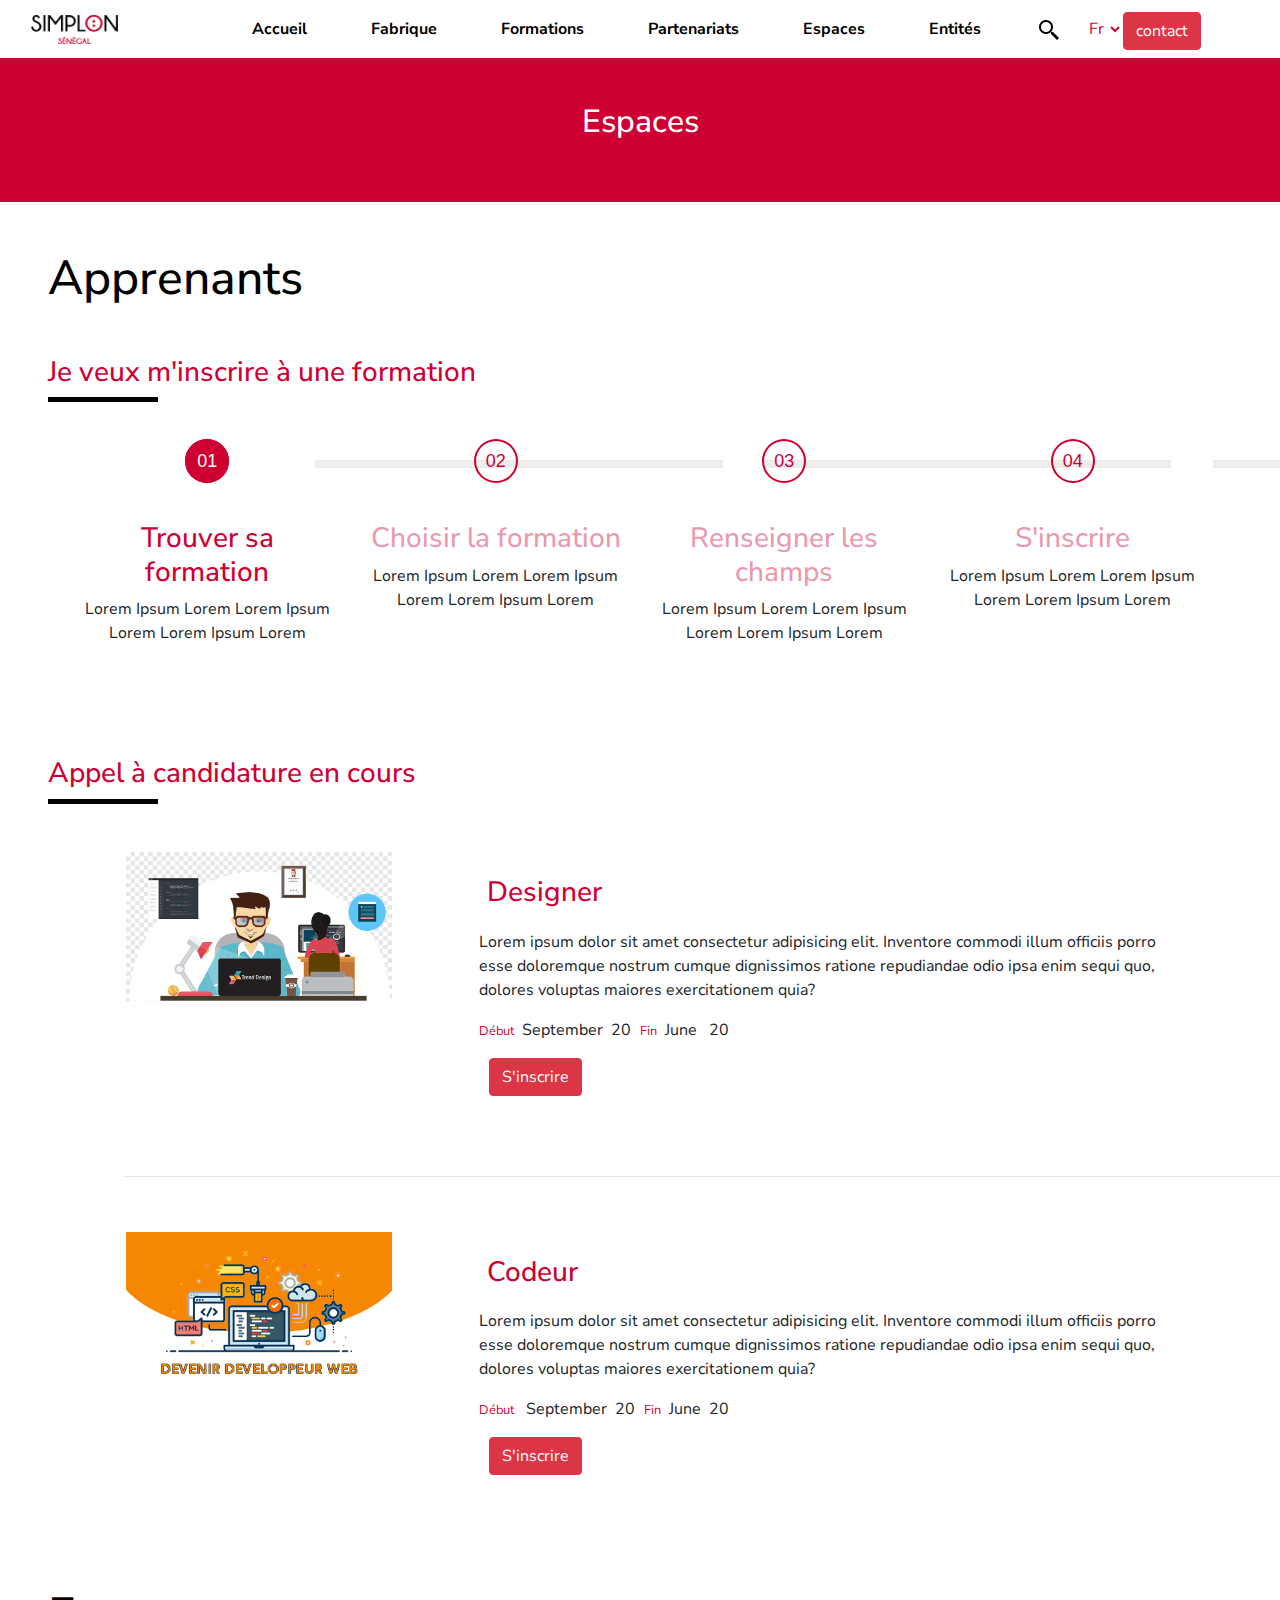
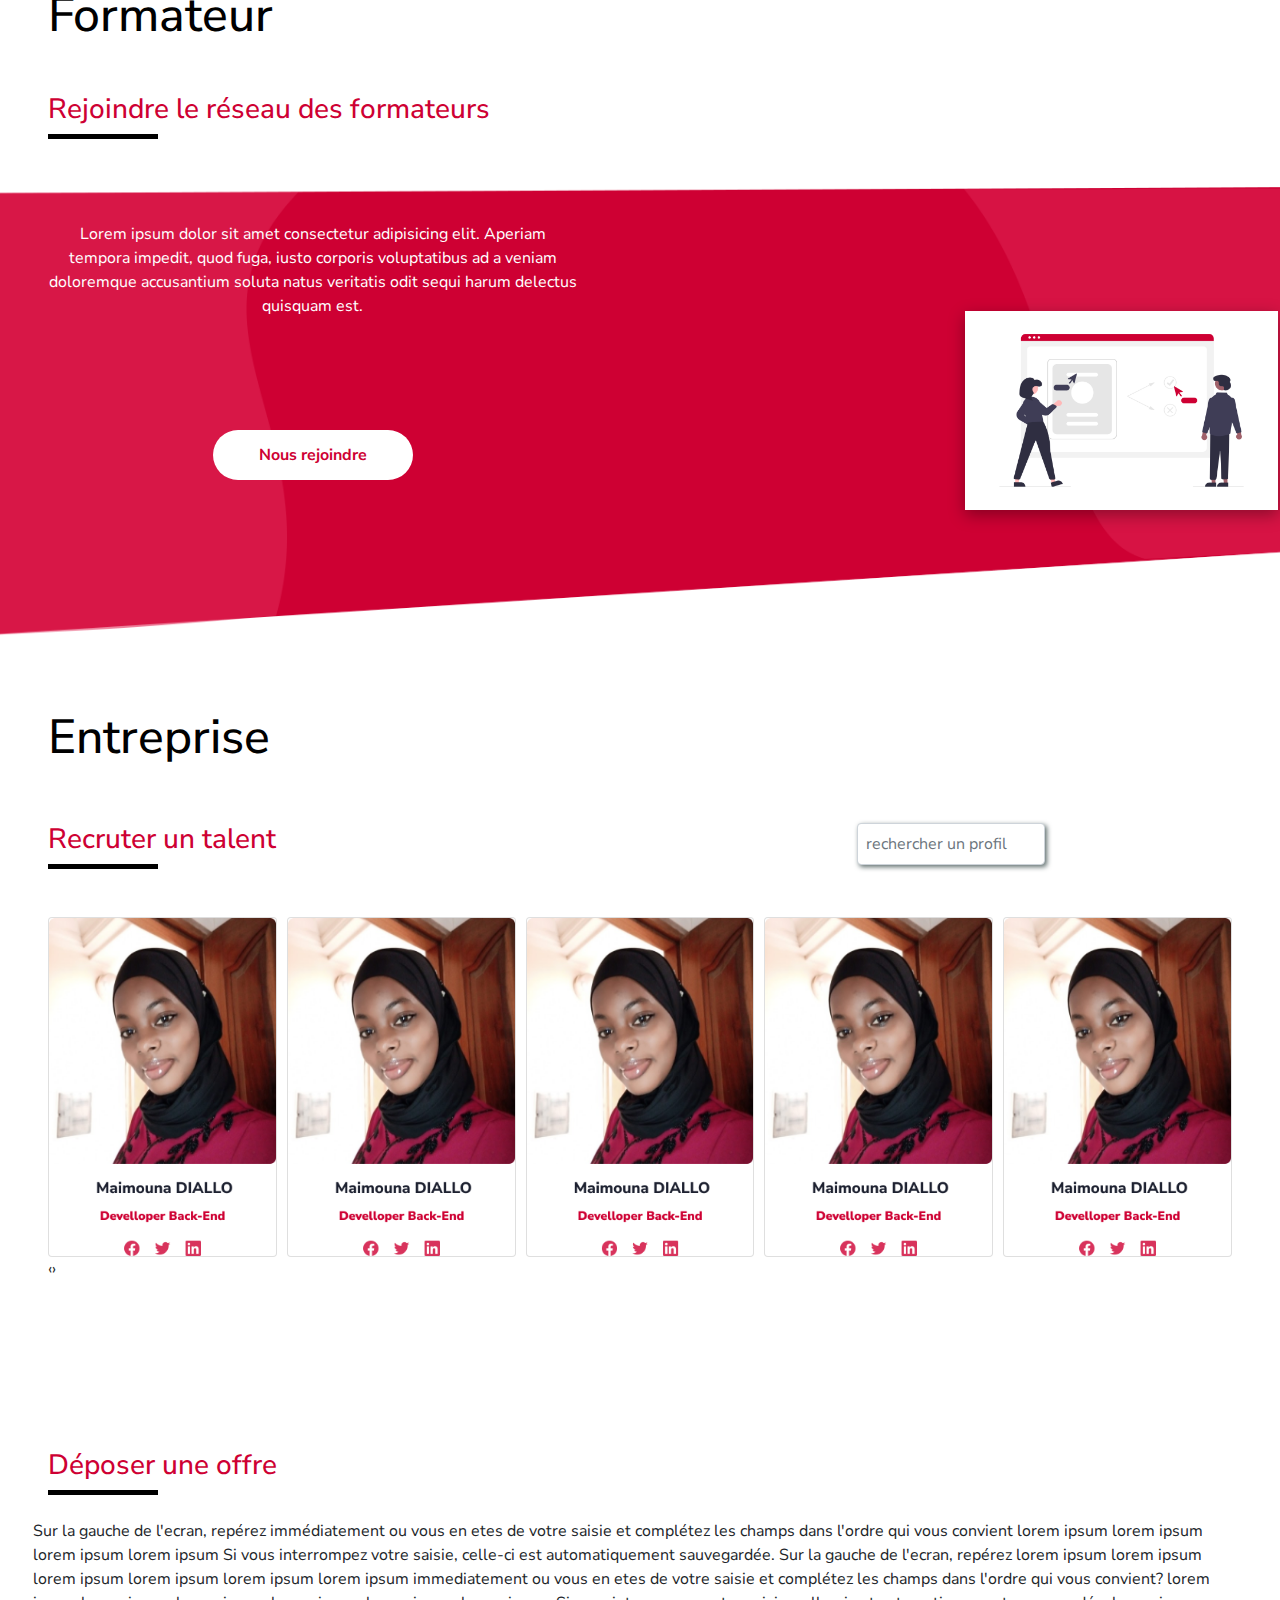
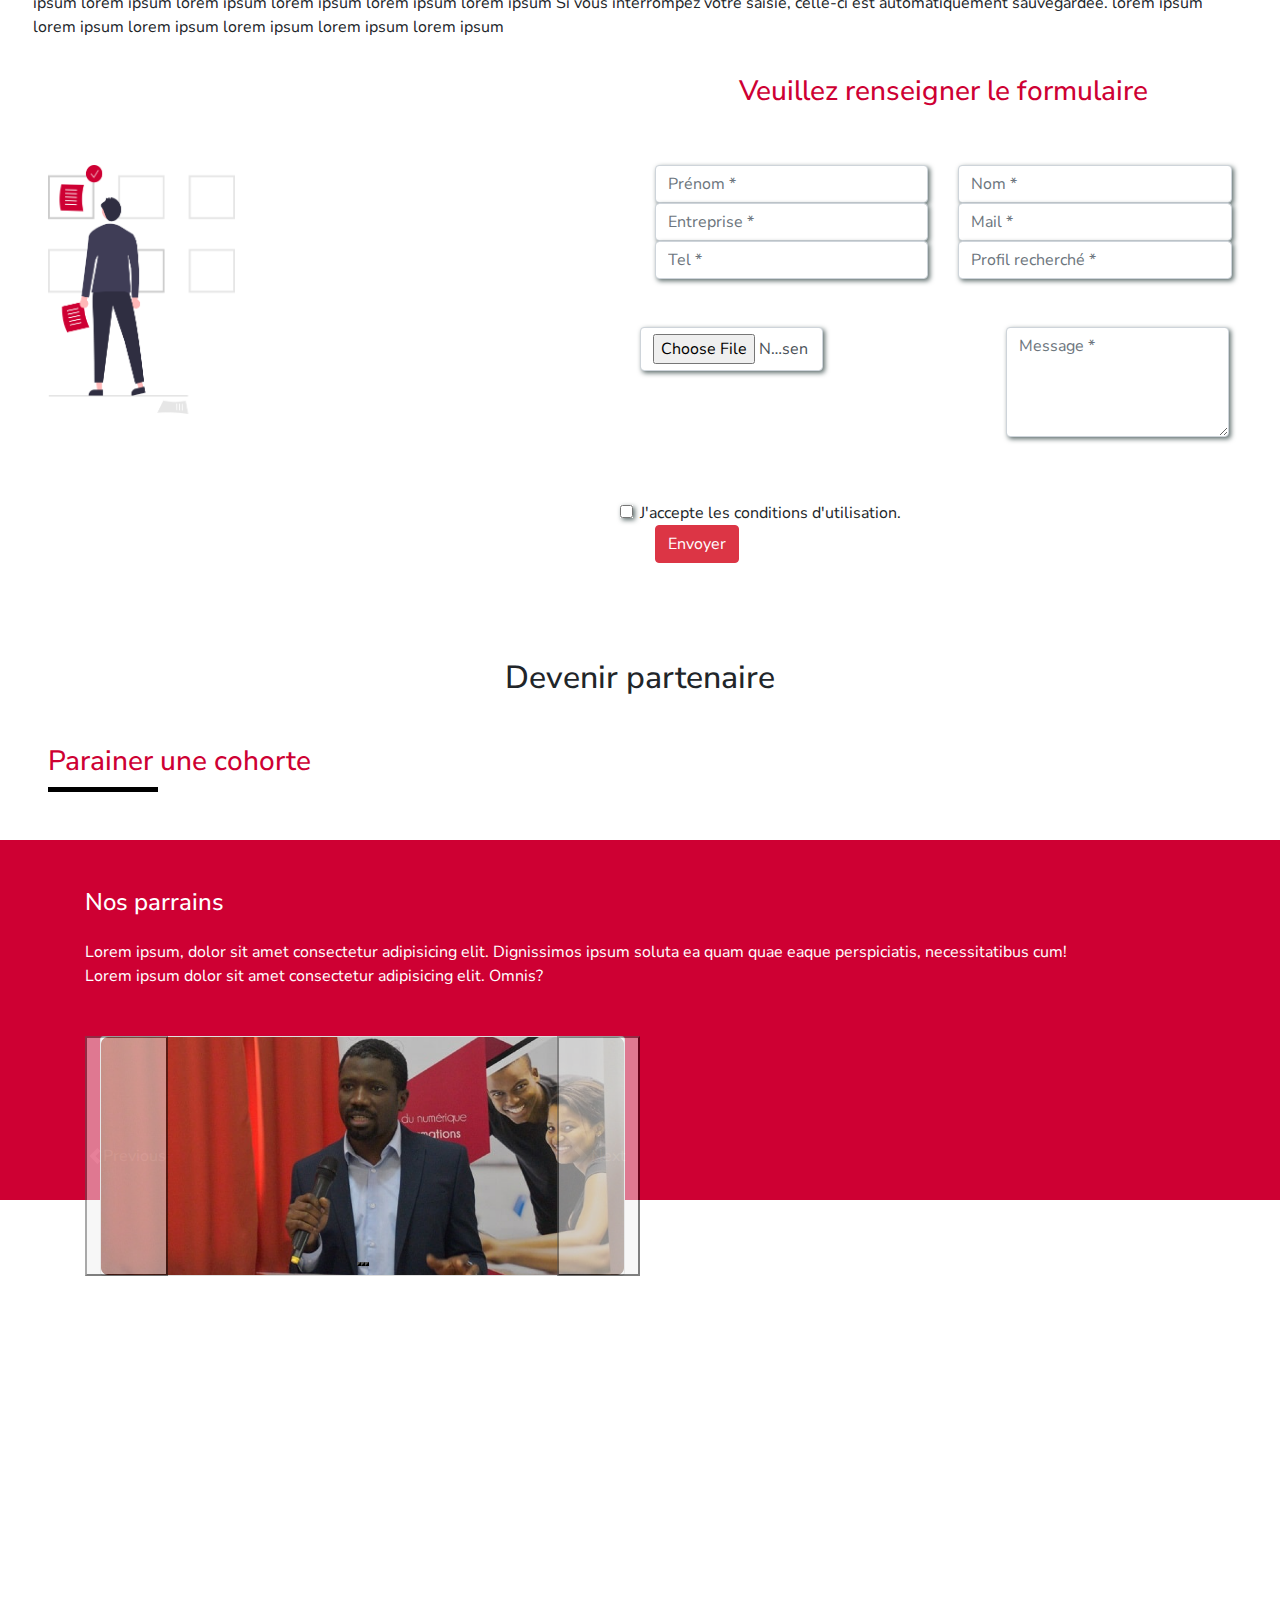
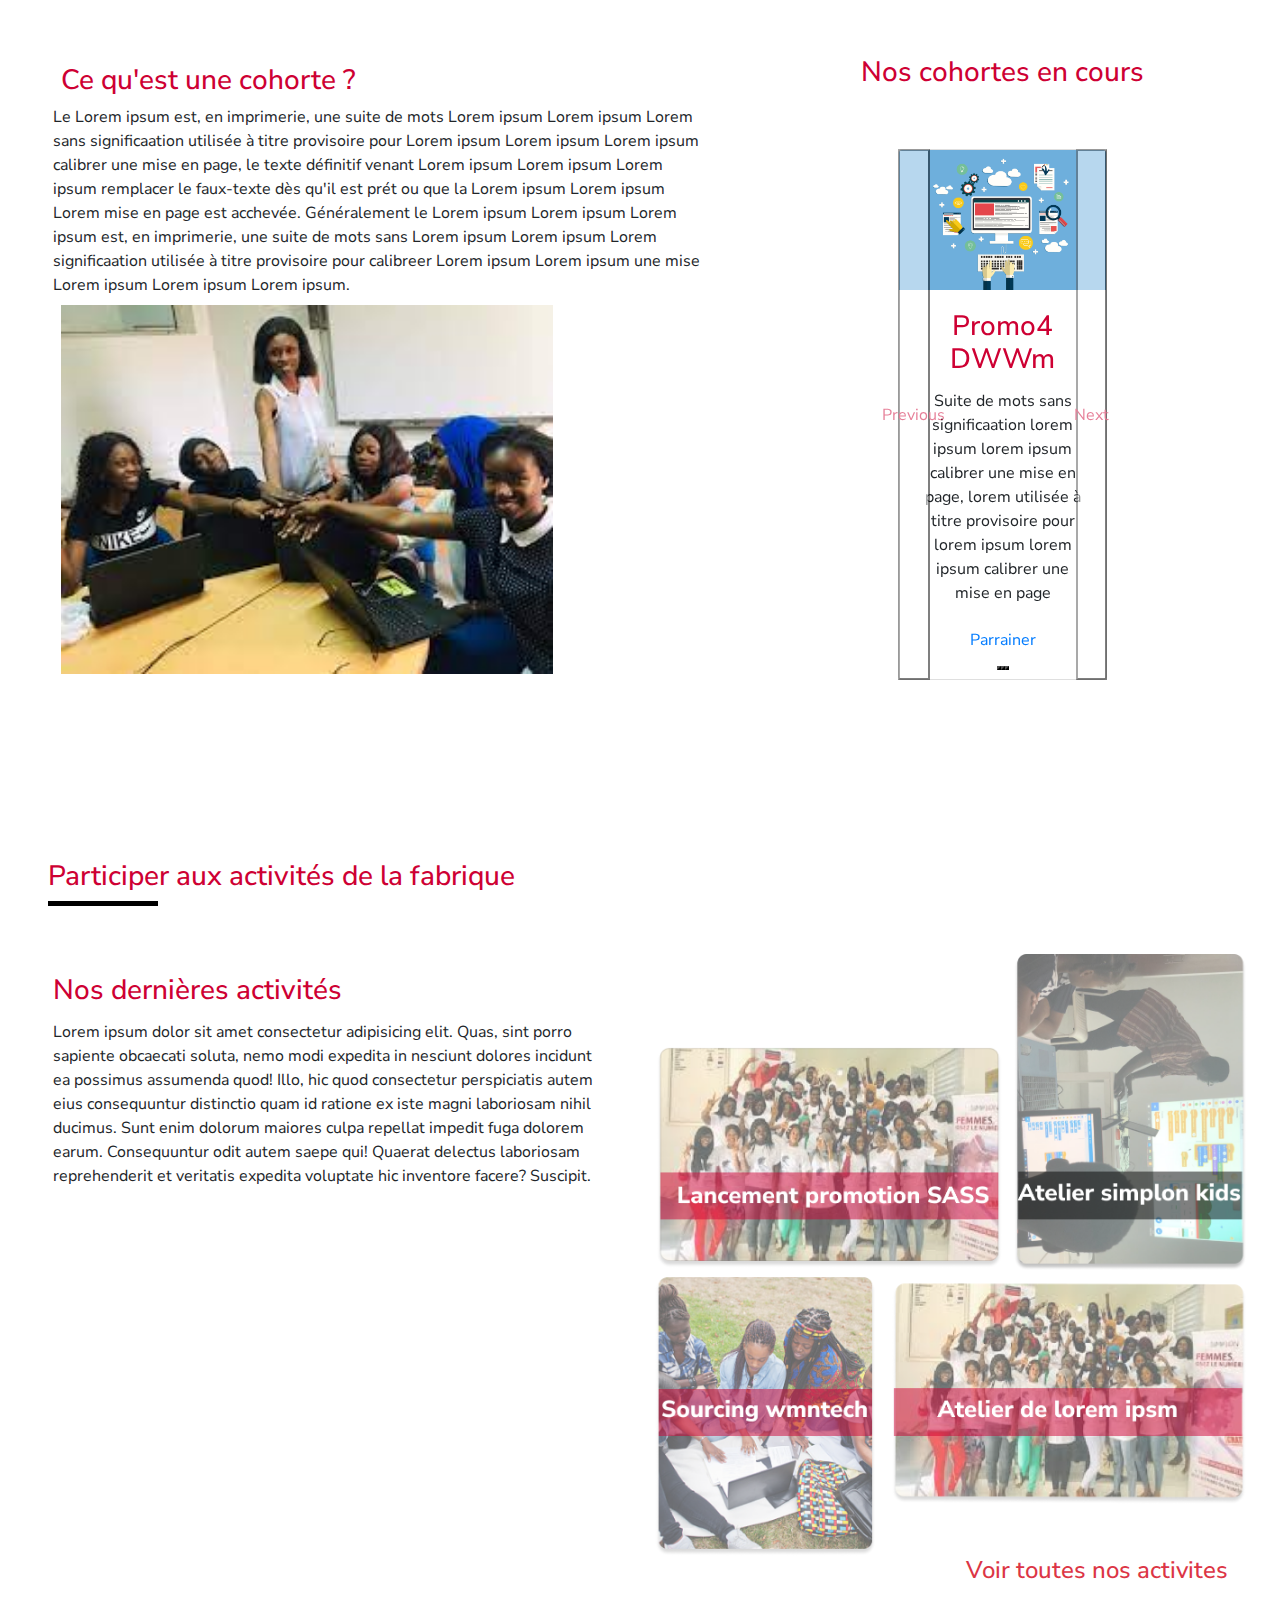
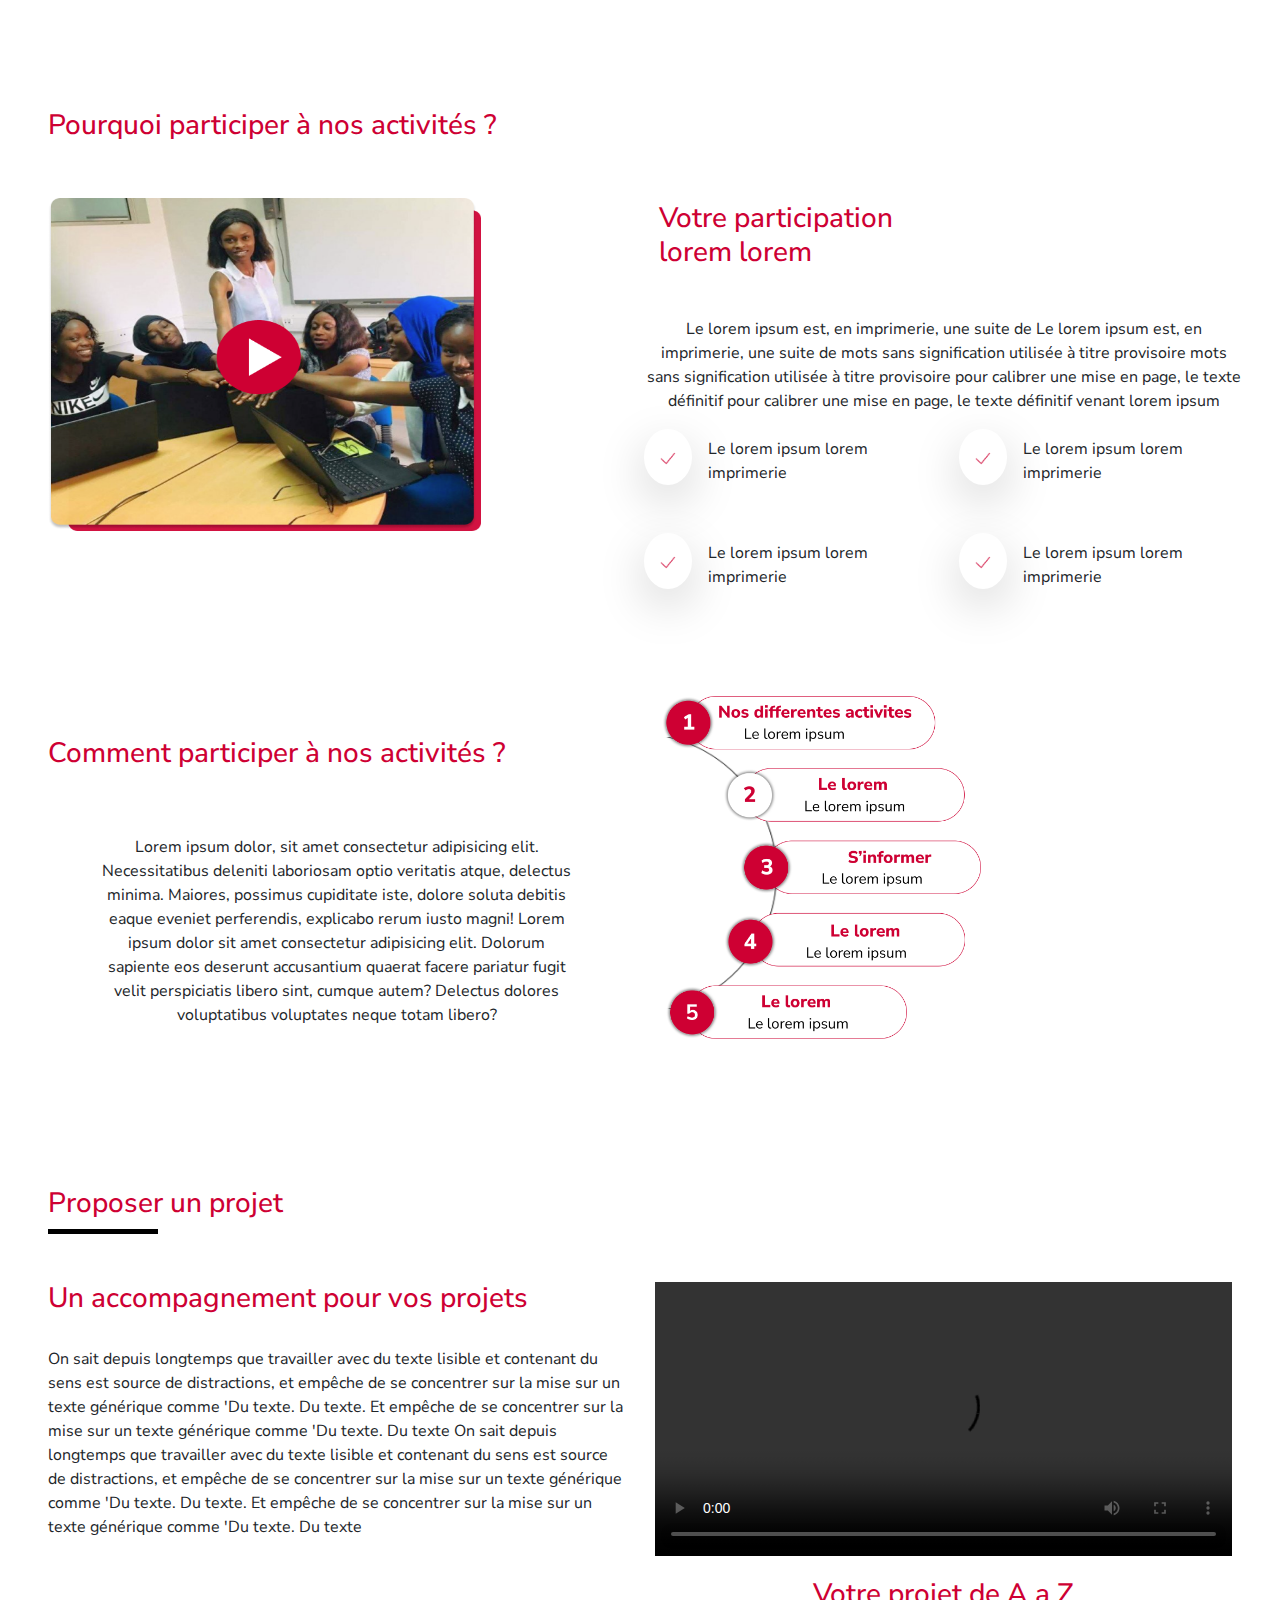
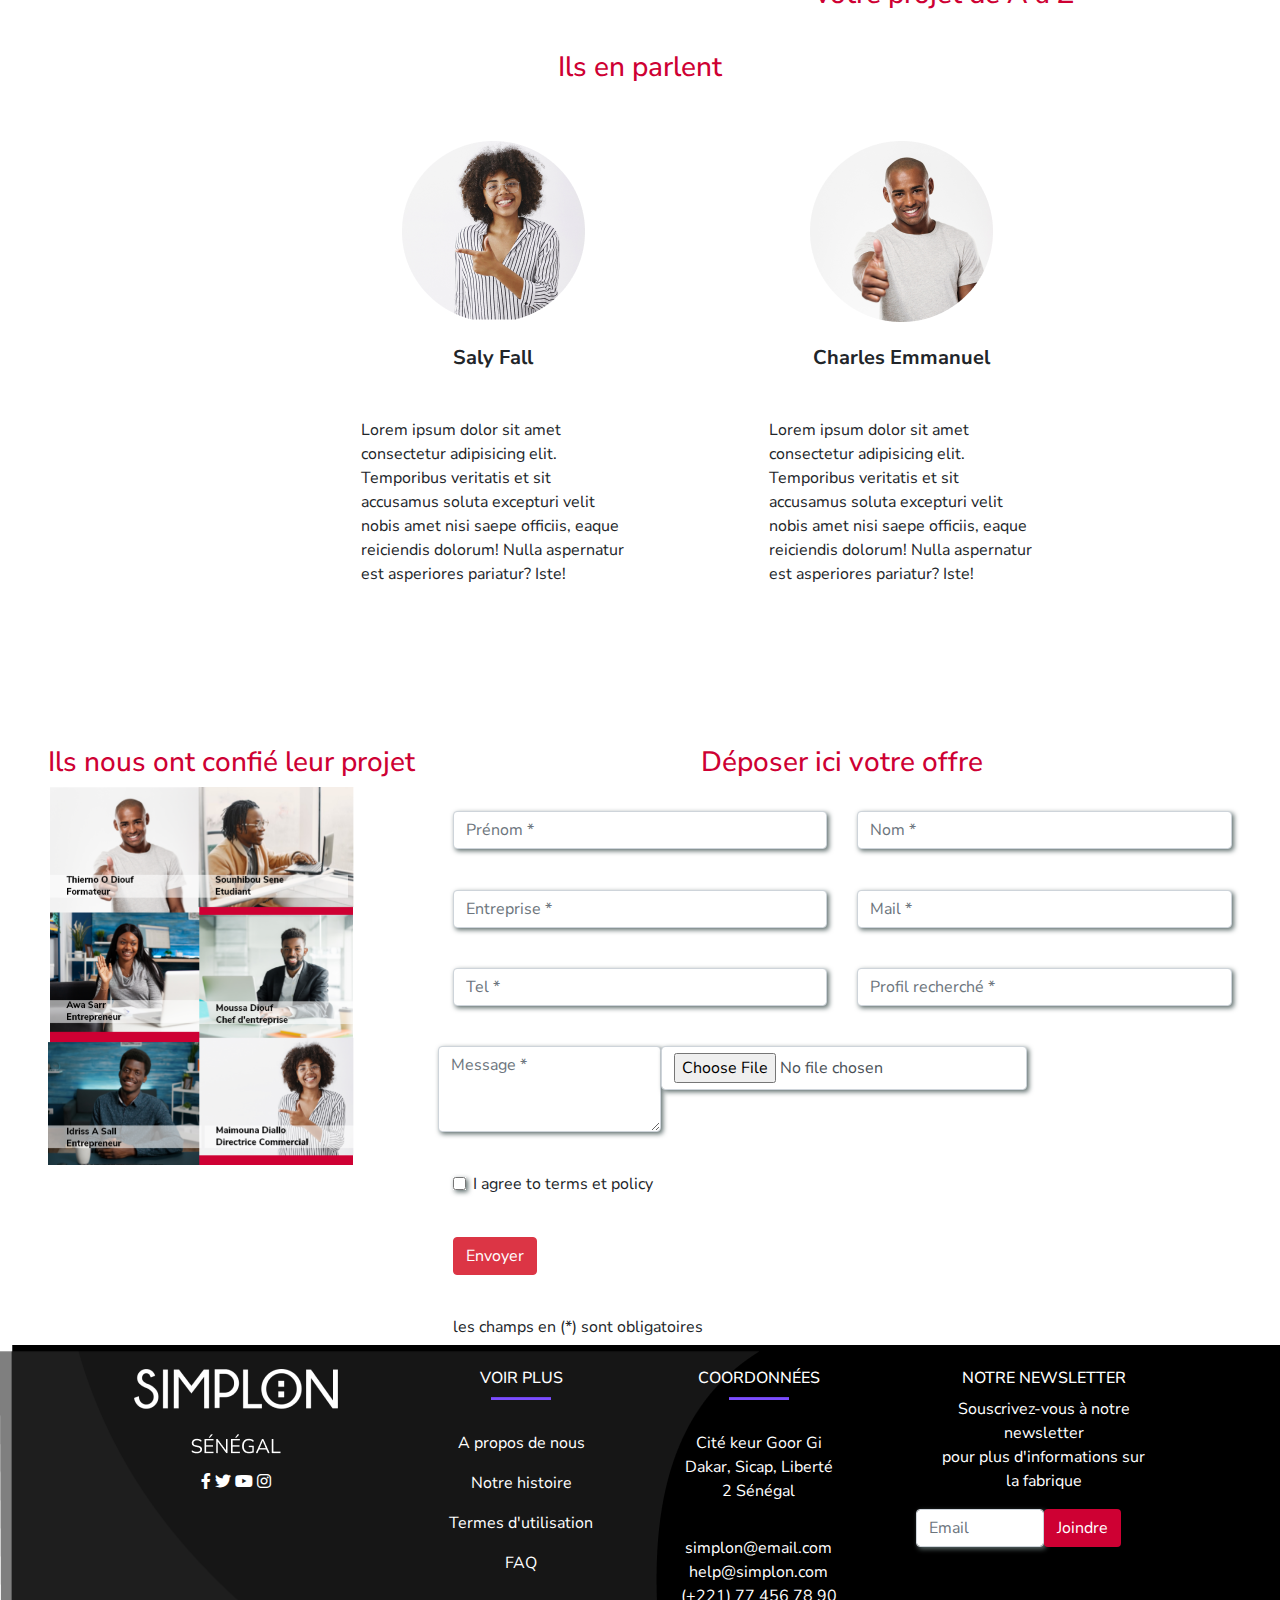
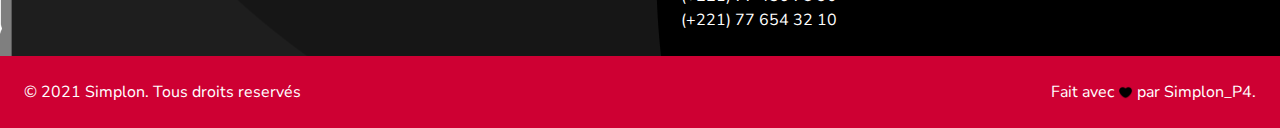
==== commit 9bd7432e: "switcher language" ====
--- a/index.html
+++ b/index.html
@@ -6,7 +6,6 @@
     <link href="https://cdn.jsdelivr.net/npm/bootstrap@5.1.3/dist/css/bootstrap.min.css" rel="stylesheet" integrity="sha384-1BmE4kWBq78iYhFldvKuhfTAU6auU8tT94WrHftjDbrCEXSU1oBoqyl2QvZ6jIW3" crossorigin="anonymous">
     <script src="https://cdn.jsdelivr.net/npm/bootstrap@5.1.3/dist/js/bootstrap.bundle.min.js" integrity="sha384-ka7Sk0Gln4gmtz2MlQnikT1wXgYsOg+OMhuP+IlRH9sENBO0LRn5q+8nbTov4+1p" crossorigin="anonymous"></script>
     <script src="https://cdn.jsdelivr.net/npm/@popperjs/core@2.10.2/dist/umd/popper.min.js" integrity="sha384-7+zCNj/IqJ95wo16oMtfsKbZ9ccEh31eOz1HGyDuCQ6wgnyJNSYdrPa03rtR1zdB" crossorigin="anonymous"></script>
-    <script src="https://cdn.jsdelivr.net/npm/bootstrap@5.1.3/dist/js/bootstrap.min.js" integrity="sha384-QJHtvGhmr9XOIpI6YVutG+2QOK9T+ZnN4kzFN1RtK3zEFEIsxhlmWl5/YESvpZ13" crossorigin="anonymous"></script>
     <link href="assets/vendor/bootstrap/css/bootstrap.min.css" rel="stylesheet">
     <link href="assets/vendor/fontawesome/css/all.min.css" rel="stylesheet">
     <link href="assets/vendor/owl.carousel/assets/owl.carousel.min.css" rel="stylesheet">
@@ -20,7 +19,7 @@
 
     <script src="https://code.jquery.com/jquery-3.6.0.min.js"></script>
     <script src="owl-carousel/owl.carousel.min.js"></script>
-  <title>Espace - Desktop</title>
+    <title>Espace - Desktop</title>
 </head>
 <body>
   <header id="menu">
@@ -68,8 +67,13 @@
                 </li>
                 <li class="mx-4 mt-2"><img src="images/icons8-search-24.png" alt=""></li>
               </div>
-              
-              <button id="contact" class="btn btn-danger mx-5 mt-1 rounded-pill">contact</button>
+              <form action="">
+                <select name="langue" id="langue">
+                    <option value="">Fr</option>
+                    <option value="">En</option>
+                </select>
+            </form>
+              <button id="contact" class="btn btn-danger ml-0 mr-5 mt-1 rounded-pill">contact</button>
           </div>
       </div>
     </div>
@@ -451,7 +455,7 @@
         <div class="row g-0">
           <div class="col-md-6">
             <div class="card-body">
-              <h3 class="card-title">Nos dernieres activités</h3>
+              <h3 class="card-title">Nos dernières activités</h3>
               <p class="card-text">
                 Lorem ipsum dolor sit amet consectetur adipisicing elit. Quas, sint porro sapiente obcaecati soluta, nemo modi expedita in nesciunt dolores incidunt ea possimus assumenda quod! Illo, hic quod consectetur perspiciatis autem eius consequuntur distinctio quam id ratione ex iste magni laboriosam nihil ducimus. Sunt enim dolorum maiores culpa repellat impedit fuga dolorem earum. Consequuntur odit autem saepe qui! Quaerat delectus laboriosam reprehenderit et veritatis expedita voluptate hic inventore facere? Suscipit. 
               </p>
@@ -698,7 +702,7 @@
             <div class="mx-5 mb-3">
               <img src="images/SÉNÉGAL.png"  alt="">
             </div>
-            <div class="mx-5 ">
+            <div class="mx-4 ">
               <a href="" class="text-white me-4">
                 <i class="fab fa-facebook-f"></i>
               </a>
--- a/css/espace.css
+++ b/css/espace.css
@@ -95,15 +95,12 @@
 .relative{
     position: relative;
 }
-.lang{
-    font-weight: 700;
-    margin: 0 8px;
-}select{
-    background-color: #CE0033;
-    position: absolute;
-    top: 0;
-    right: 0;
-    opacity: 0;
+
+.navbar select#langue {
+    border: none;
+    background: white;
+    font-style: normal;
+    color: #CE0033;
 }
 
 #menu{
@@ -389,6 +386,16 @@
     .cerre{
         margin: 50px 50px;
      }
+     .navbar select#langue {
+        border: none;
+        background: white;
+        font-style: normal;
+        color: #CE0033;
+        margin-left: 15px;
+    }
+    #contact{
+        margin-left: 40px;
+    }
     
 }
 
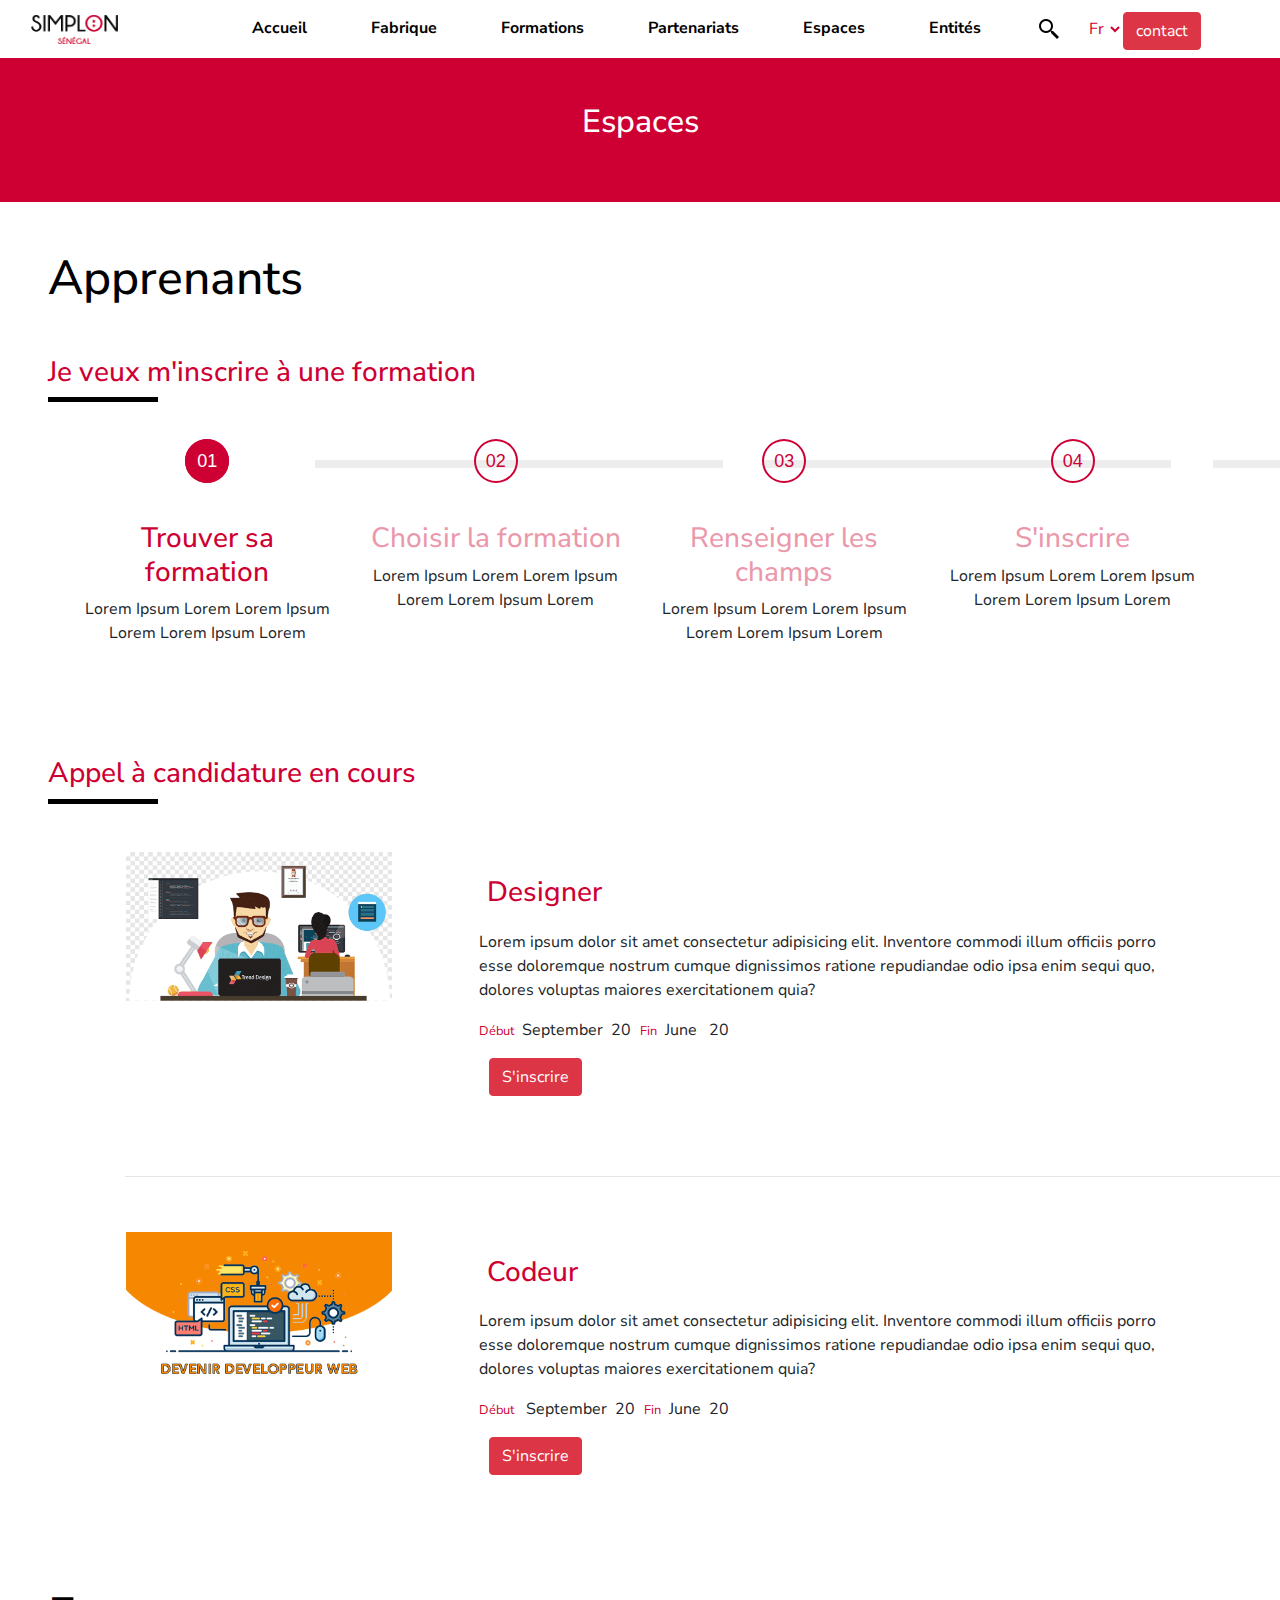
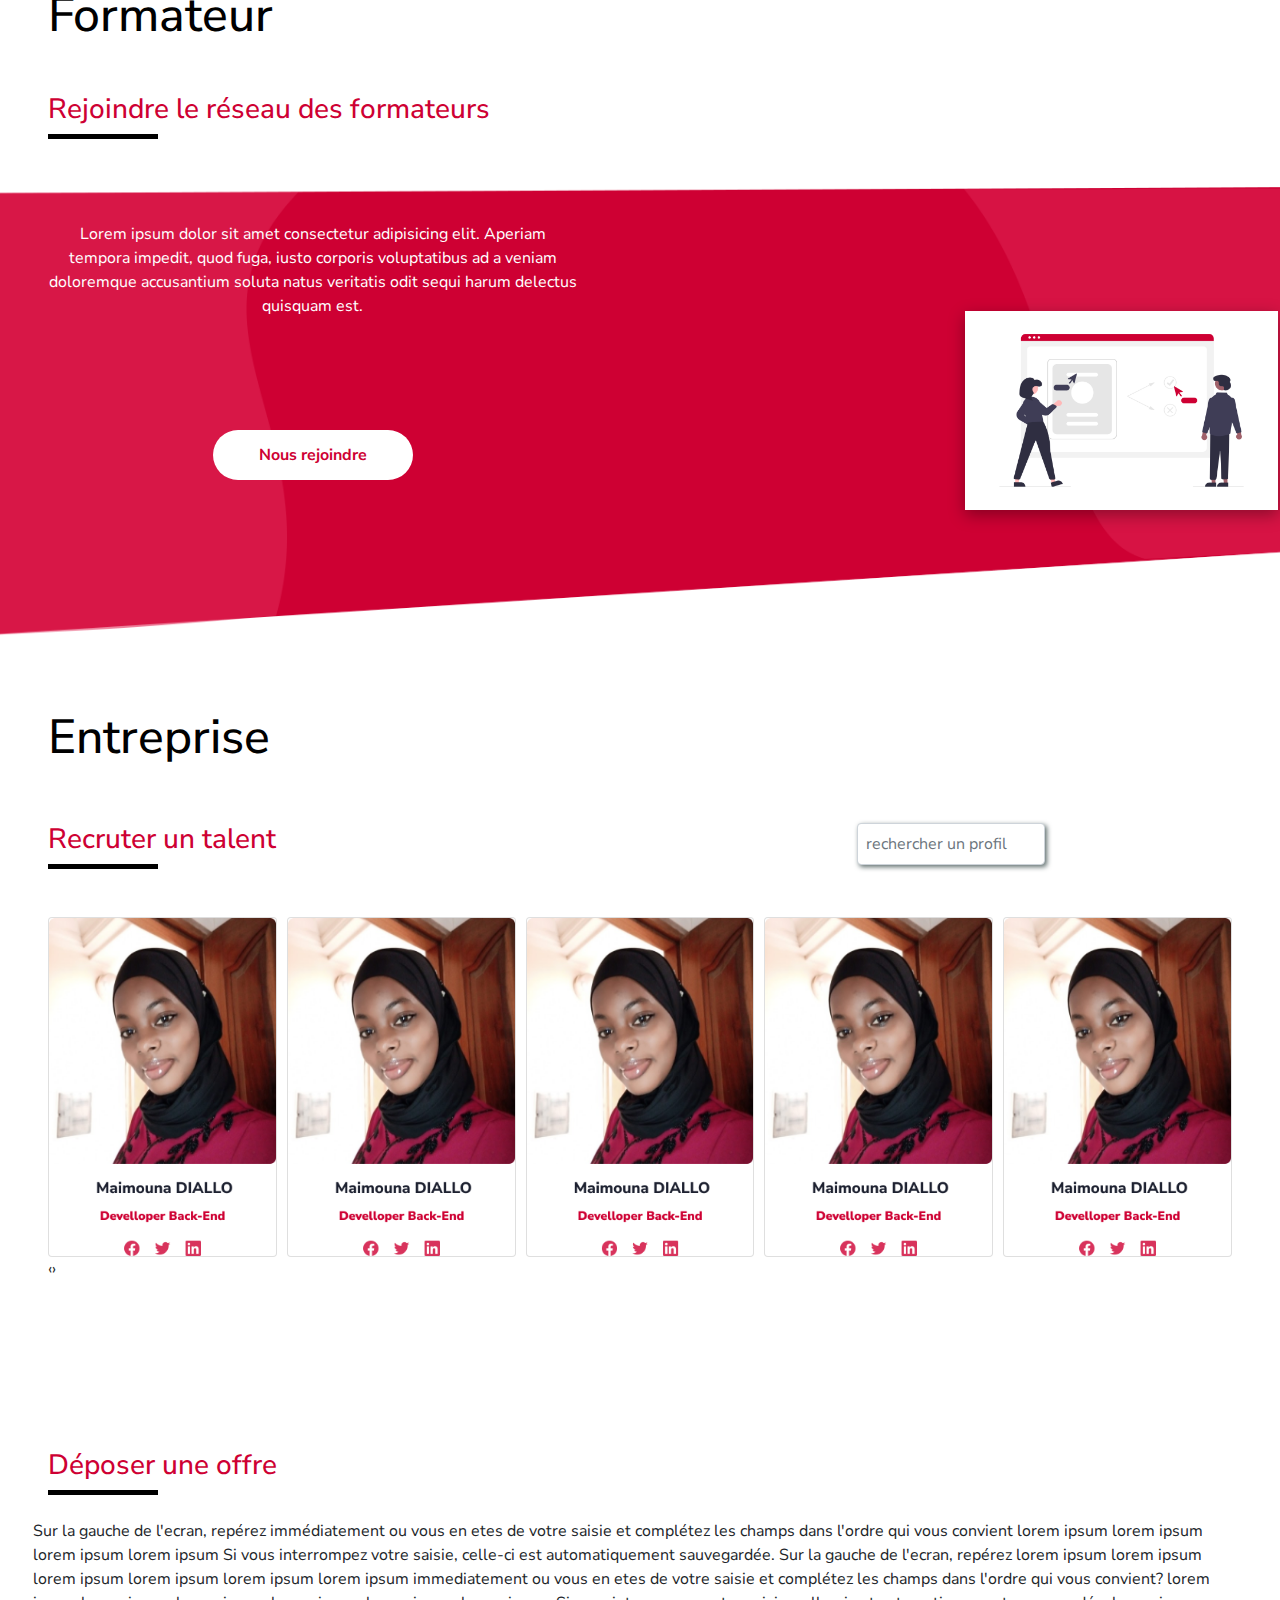
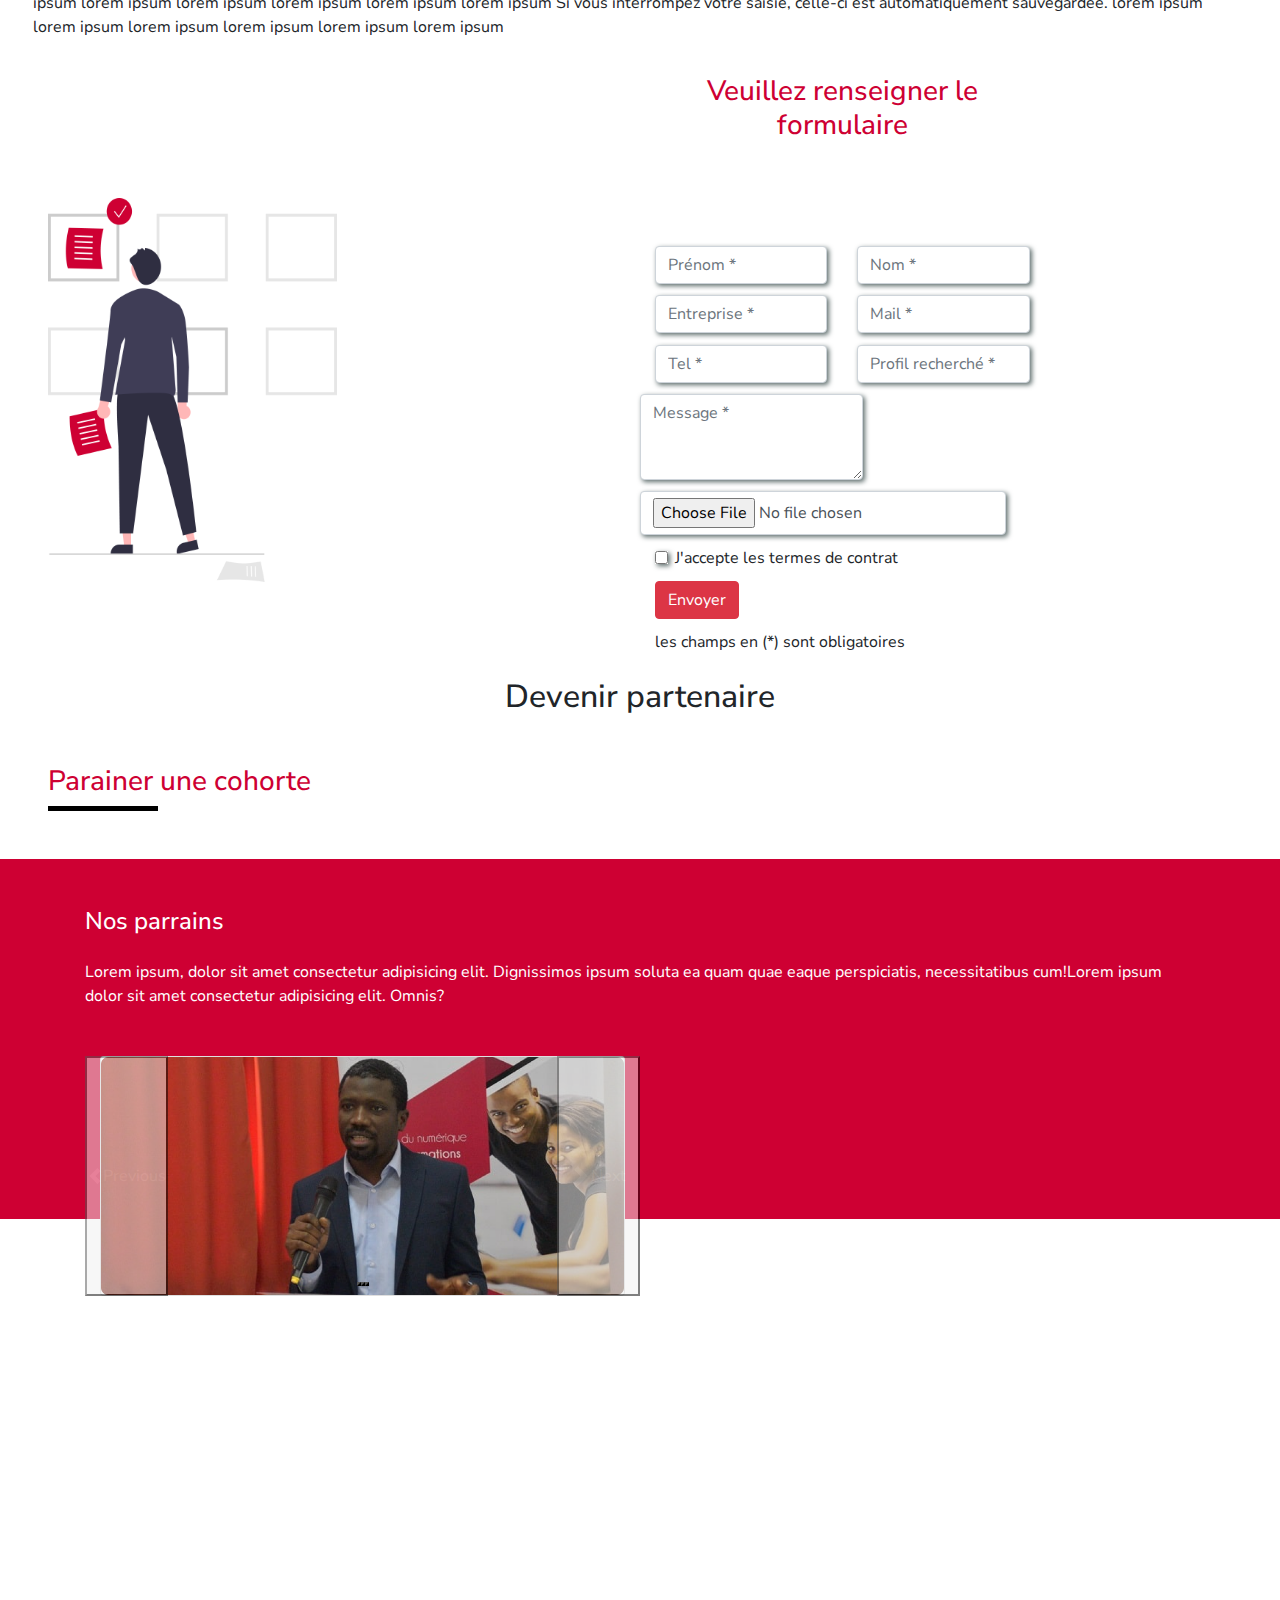
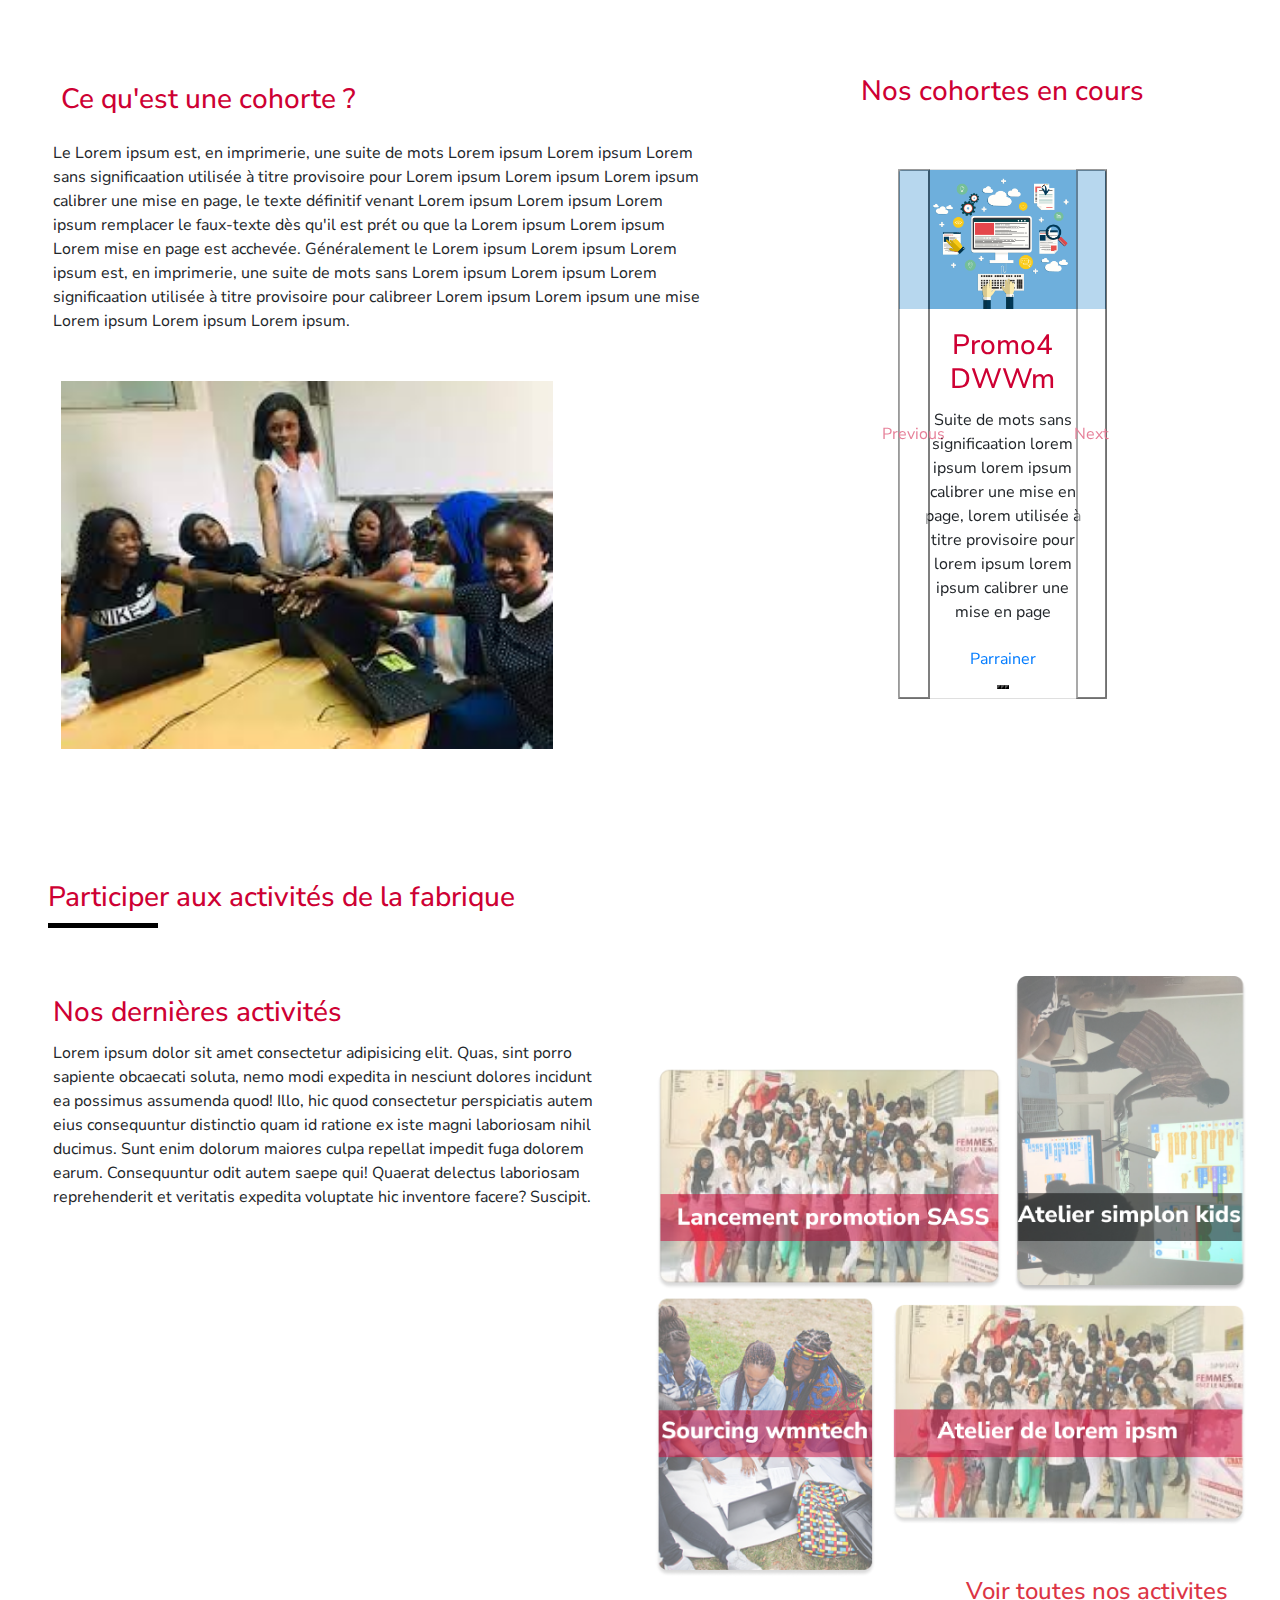
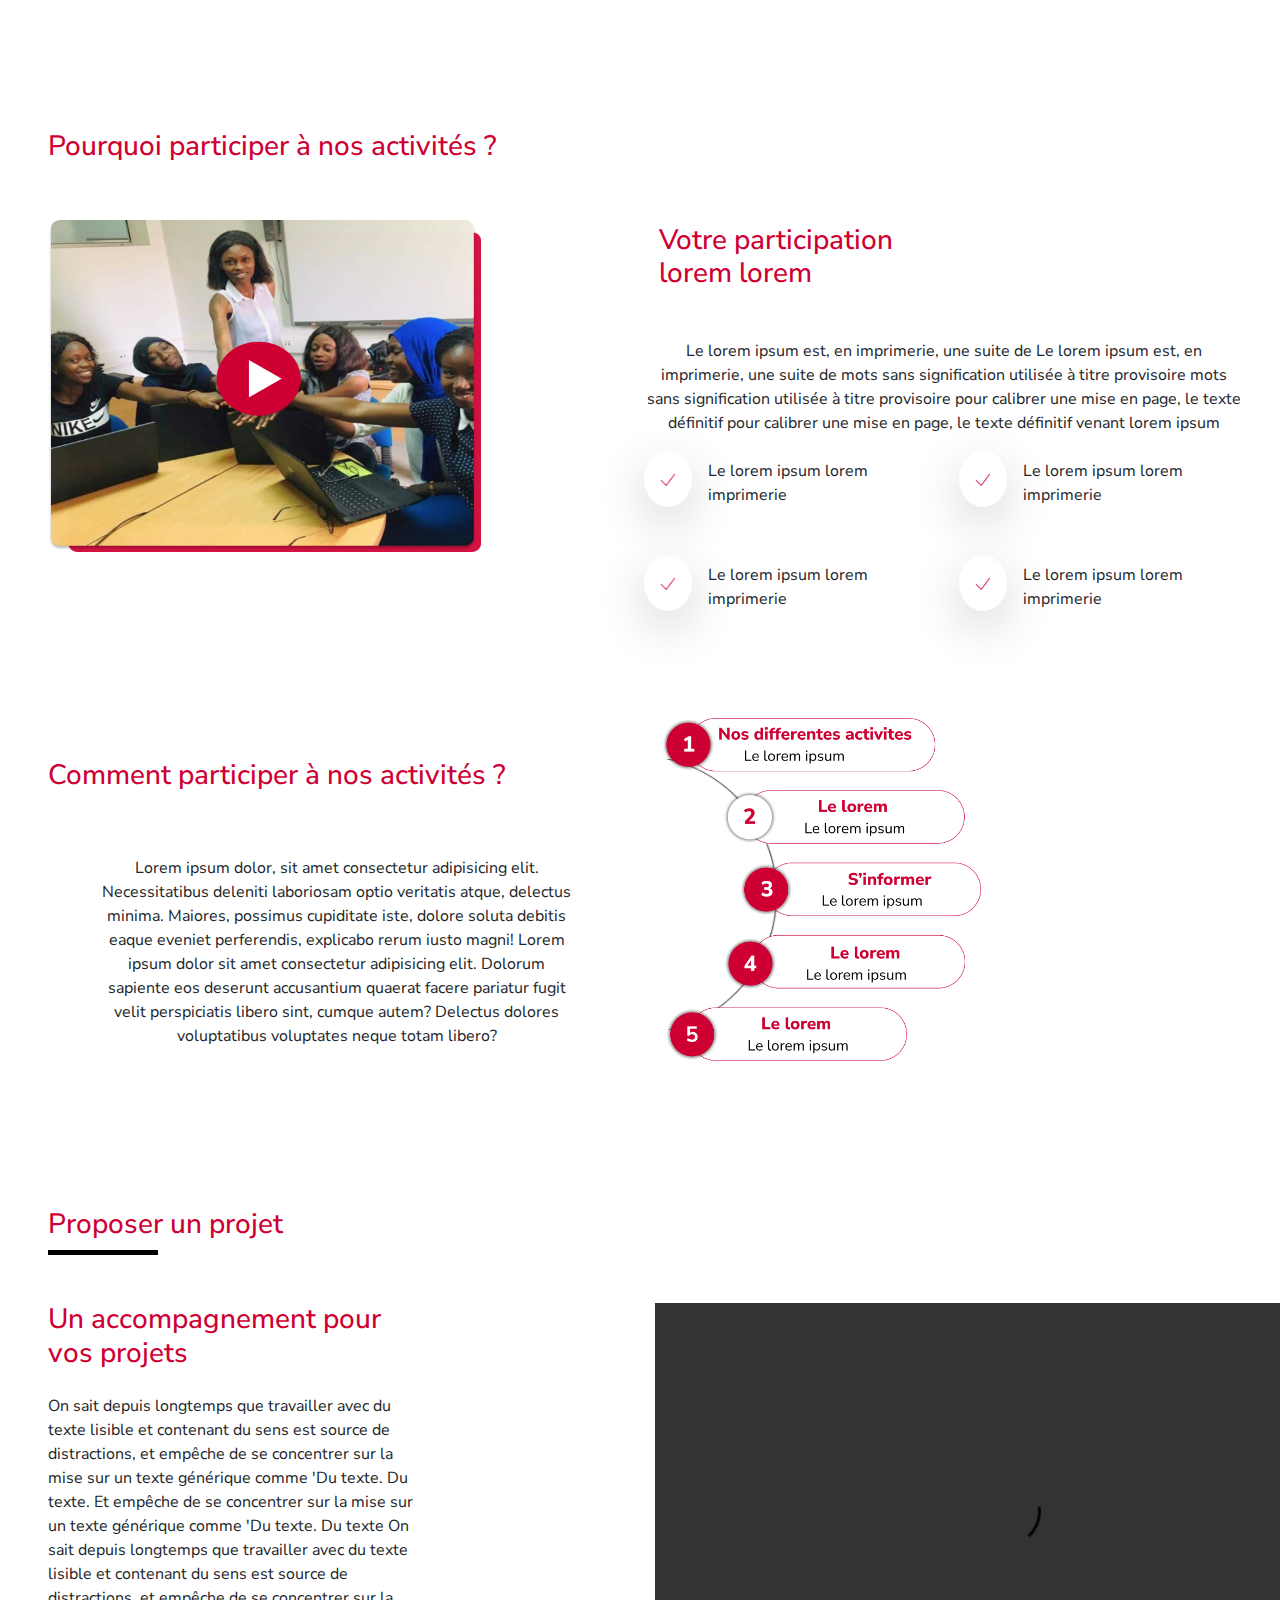
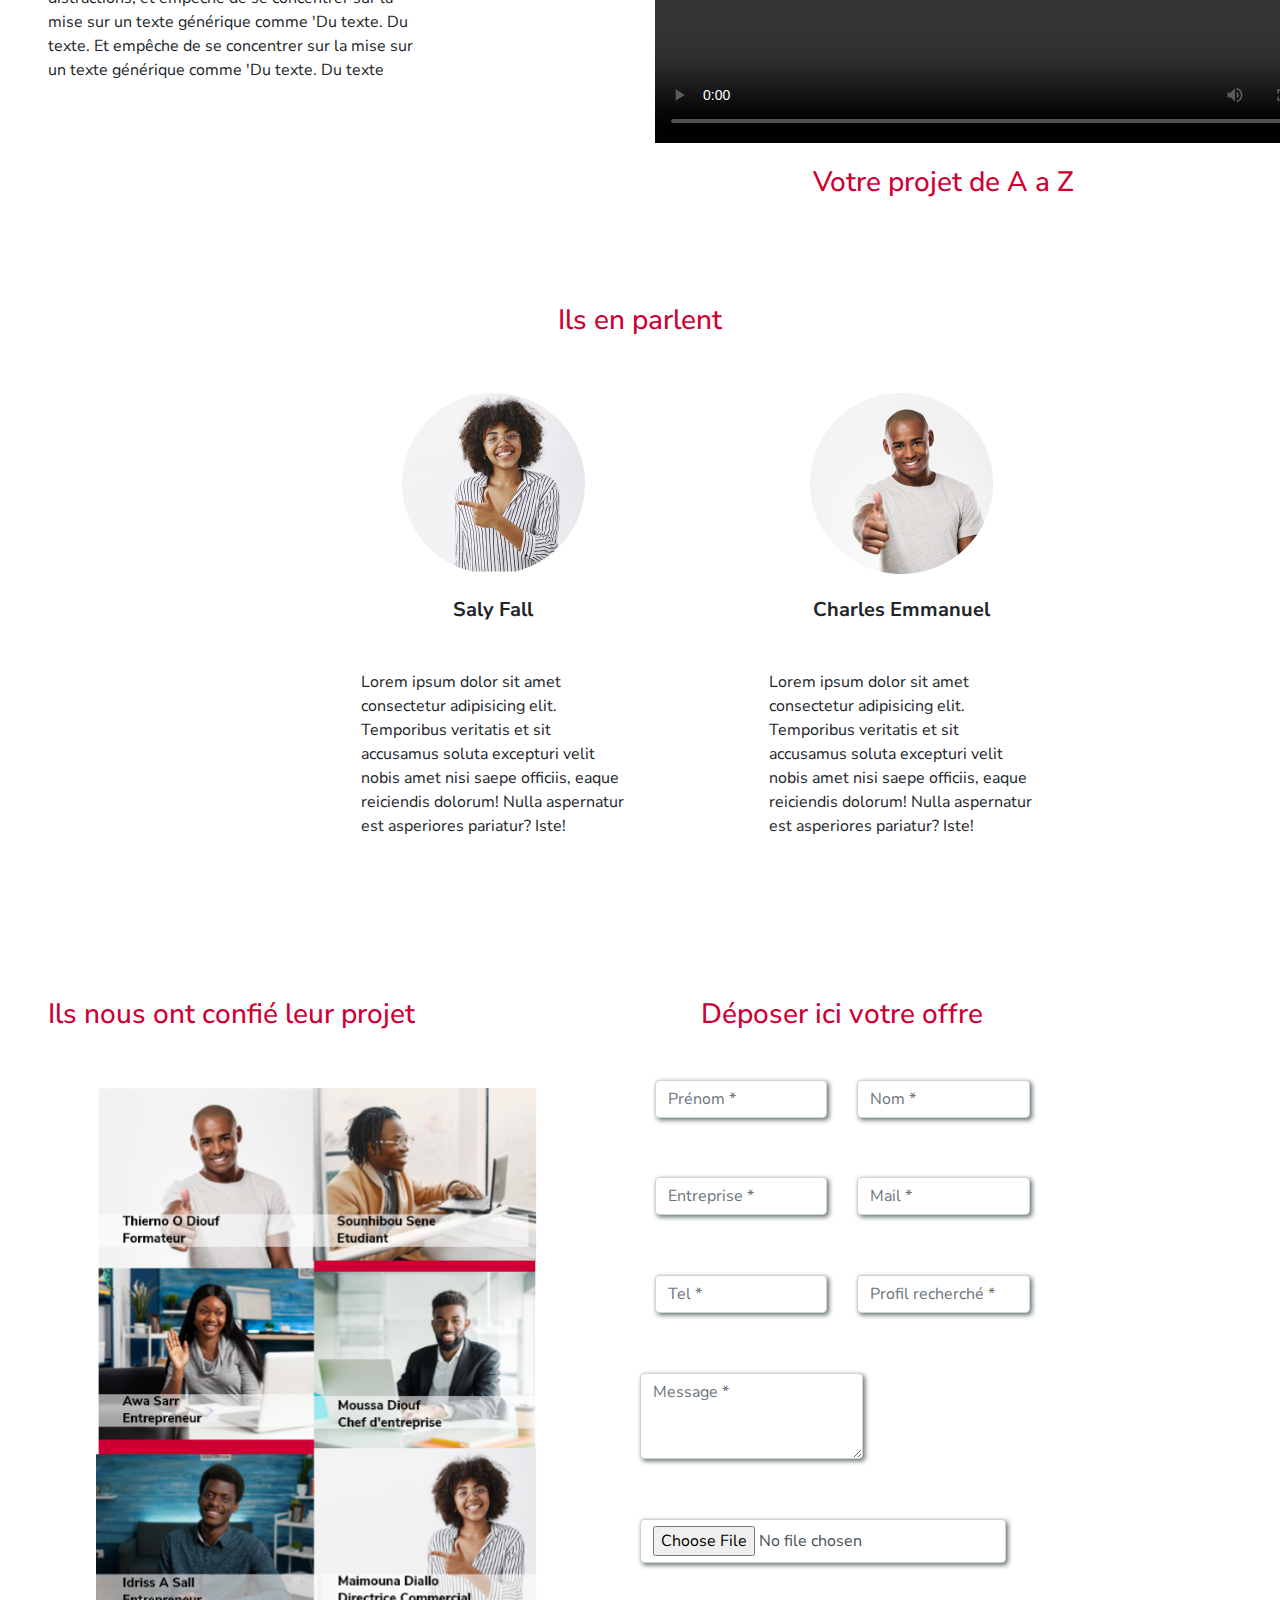
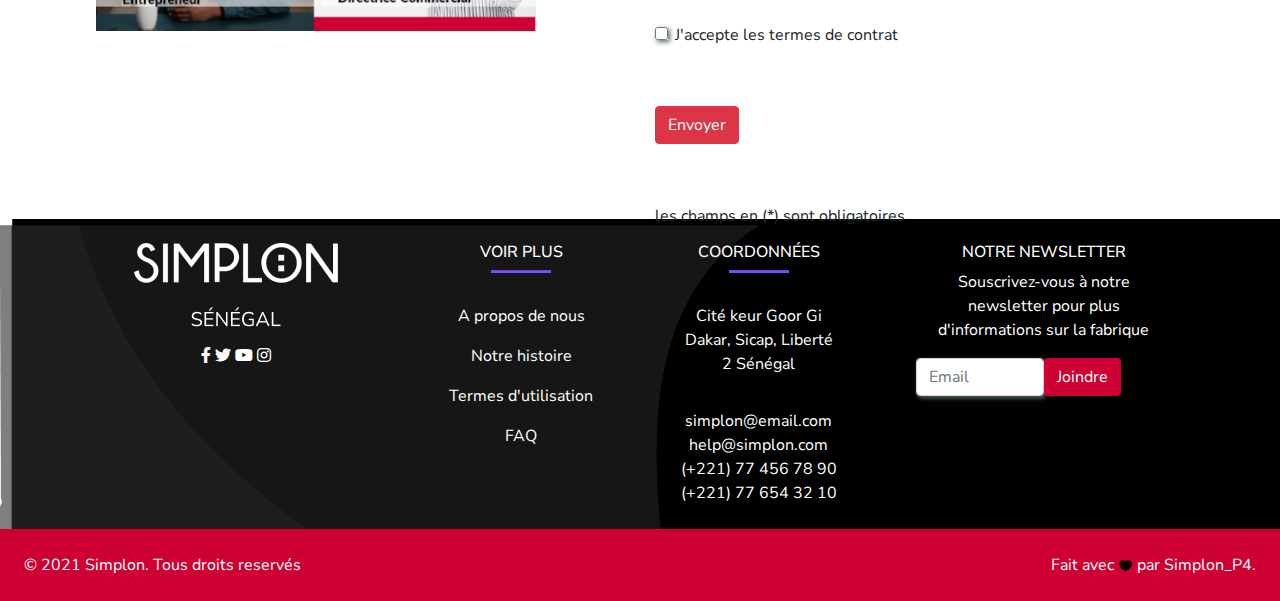
==== commit 43bc11ec: "mis-à-jour de la page Espace du 22.02.22" ====
--- a/index.html
+++ b/index.html
@@ -1,5 +1,5 @@
 <!DOCTYPE html>
-<html lang="en">
+<html lang="fr">
 <head>
     <meta charset="utf-8">
     <meta name="viewport" content="width=device-width, initial-scale=1">
@@ -25,58 +25,57 @@
   <header id="menu">
     <nav class="navbar navbar-expand-lg navbar-light ">
       <div class="container-fluid">
-        <a class="navbar-brand mt-2 mt-lg-0" href="#">
-          <img src="images/simplon.png" class="w-50" alt="">
-        </a>
+          <a class="navbar-brand mt-2 mt-lg-0" href="#">
+            <img src="images/simplon.png" class="w-50" alt="">
+          </a>
           <button type="button" class="navbar-toggler" data-bs-toggle="collapse" data-bs-target="#navbarCollapse">
               <span class="navbar-toggler-icon"></span>
           </button>
           <div class="collapse navbar-collapse" id="navbarCollapse">
-              <div class="navbar-nav">
+            <div class="navbar-nav">
                 <ul class="navbar-nav me-auto mb-2 mb-lg-0">
                   <li class="nav-item mx-4">
                     <a id="id1" class="nav-link" href="#">
                         Accueil
                     </a>
-                </li>
-                <li class="mx-4">
-                    <a id="id2" class="nav-link" href="#">
-                        Fabrique
-                    </a>
-                </li>
-                <li class="mx-4">
-                    <a id="id3" class="nav-link" href="#">
-                        Formations
-                    </a>
-                </li>
-                <li class="mx-4">
-                    <a id="id4" class="nav-link" href="#">
-                        Partenariats
-                    </a>
-                </li>
-                <li class="mx-4">
-                    <a id="id5" class="nav-link" href="#">
-                        Espaces
-                        <div id="emplacement"></div>
-                    </a>
-                </li>
-                <li class="mx-4">
-                    <a id="id6" class="nav-link" href="#">
-                        Entités
-                    </a>
-                </li>
-                <li class="mx-4 mt-2"><img src="images/icons8-search-24.png" alt=""></li>
-              </div>
-              <form action="">
-                <select name="langue" id="langue">
-                    <option value="">Fr</option>
-                    <option value="">En</option>
-                </select>
-            </form>
-              <button id="contact" class="btn btn-danger ml-0 mr-5 mt-1 rounded-pill">contact</button>
-          </div>
-      </div>
-    </div>
+                  </li>
+                  <li class="mx-4">
+                      <a id="id2" class="nav-link" href="#">
+                          Fabrique
+                      </a>
+                  </li>
+                  <li class="mx-4">
+                      <a id="id3" class="nav-link" href="#">
+                          Formations
+                      </a>
+                  </li>
+                  <li class="mx-4">
+                      <a id="id4" class="nav-link" href="#">
+                          Partenariats
+                      </a>
+                  </li>
+                  <li class="mx-4">
+                      <a id="id5" class="nav-link" href="#">
+                          Espaces
+                          <div id="emplacement"></div>
+                      </a>
+                  </li>
+                  <li class="mx-4">
+                      <a id="id6" class="nav-link" href="#">
+                          Entités
+                      </a>
+                  </li>
+                  <li class="mx-4 mt-2"><img src="images/icons8-search-24.png" alt=""></li>
+                </ul>
+                  <select name="langue" id="langue">
+                      <option value="">Fr</option>
+                      <option value="">En</option>
+                  </select>
+                
+                <button id="contact" class="btn btn-danger ml-0 mr-5 mt-1 rounded-pill">contact</button>
+            </div>
+          </div>
+      </div>
     </nav>
     
 <!-- Navbar -->
@@ -179,7 +178,7 @@
     <button class="m-5" id="rej">Nous rejoindre</button>
   </div>
   <div class="col-lg-6">
-    <img class="w-50" id="video1" src="images/formateur.png"></img>
+    <img class="w-50" id="video1" src="images/formateur.png" alt=""/>
   </div>
 </div>
 
@@ -241,63 +240,63 @@
           </p>
       </div>
       <div class="row">
-        <div id="vide" class="col-6">
-
-        </div>
-        <div class="col-6">
+        <div id="vide" class="col-md-6">
+
+        </div>
+        <div class="col-md-4">
           <h3 id="rens" class="text-center">Veuillez renseigner le formulaire</h3>
         </div>
         
       </div>
       <div class="row position-relative">
-        <div class="col-lg-4 mt-5">
+        <div class="col-md-6 mt-5">
             <img src="images/depot.png" id="imgDepo" class="img-fluid w-50 " alt="Faites comme lui et déposer votre offre">
         </div>
-        <div class="col-lg-2">
-            
-        </div>
-        <div class="col-lg-6 mt-5 ">
-          <form class="row g-3">
-            <div class="col-sm-6">
-              <input type="text" class="form-control w-80" id="pre" placeholder="Prénom *">
-            </div>
-            <div class="col-sm-6">
-              <input type="text" class="form-control w-80" id="nom" placeholder="Nom *">
-            </div>
-            <div class="col-sm-6">
-                <input type="text" class="form-control w-80" id="entr" placeholder="Entreprise *">
-            </div>
-            <div class="col-sm-6">
-                <input type="email" class="form-control w-80" id="mail" placeholder="Mail *">
-            </div>
-            <div class="col-sm-6">
-              <input type="text" class="form-control w-80" id="tel" placeholder="Tel *">
-            </div>
-            <div class="col-sm-6">
-                <input type="text" class="form-control w-80" id="pro" placeholder="Profil recherché *">
-            </div>
-            <div class="mt-5 ">
-              <input type="file" class="form-control w-50" aria-label="file example" required >
-              <div class="invalid-feedback">Example invalid form file feedback</div>
-            </div>
-            <div class="mb-3">
-                <textarea class="form-control w-80 my-5" id="msg" rows="4" placeholder="Message *"></textarea>
-            </div>
-            <div >
-                <input class="form-check-input" type="checkbox" id="gridCheck">
-                <label class="form-check-label" for="gridCheck"> J'accepte les conditions d'utilisation.</label>
-            </div>
-            <div class="col-12">
-                <button class="btn btn-danger rounded-pill" type="submit">Envoyer</button>
-            </div>
-          </form>
+        
+        <div class="col-md-4 mt-5 ">
+          <form class="row g-3 h-100 mt-5">
+            <div class="col-md-6">
+                <input type="text" class="form-control h-md-50" placeholder="Prénom *">
+              </div>
+              <div class="col-md-6">
+                <input type="text" class="form-control h-md-50"  placeholder="Nom *">
+              </div>
+              <div class="col-md-6">
+                <input type="text" class="form-control h-md-50"  placeholder="Entreprise *">
+              </div>
+              <div class="col-md-6">
+                <input type="email" class="form-control h-md-50"  placeholder="Mail *">
+              </div>
+              <div class="col-md-6">
+                <input type="text" class="form-control h-md-50"  placeholder="Tel *">
+              </div>
+              <div class="col-md-6">
+                <input type="text" class="form-control h-md-50"  placeholder="Profil recherché *">
+              </div>
+              <div class="mb-0">
+                <textarea class="form-control h-md-75" id="exampleFormControlTextarea1a" rows="3" placeholder="Message *"></textarea>
+              </div>
+              <div class="mb-0">
+                <input type="file" class="form-control w-md-25" aria-label="file example" required>
+                <div class="invalid-feedback">Example invalid form file feedback</div>
+              </div>
+              <div class="col-12 mt-0">
+                <div class="form-check">
+                  <input class="form-check-input" type="checkbox" id="gridChecke">
+                  <label class="form-check-label" for="gridCheck">
+                    J'accepte les termes de contrat
+                  </label>
+                </div>
+              </div>
+              <div class="col-12 mt-0">
+                <button type="submit" class="btn btn-danger rounded-pill ">Envoyer</button>
+              </div>
+            </form>
+            <span class="mt-0"> les champs en (*) sont obligatoires</span>
         </div>
           
       </div>
     </div>
-
-    </div>
-    
   </div>
 </section>
 
@@ -310,14 +309,13 @@
  <div id="sous-titre3-section3"></div>
 </div>
 <section class="w-100">
-  
   <div class="container-fluid " id="parainer">
     <nav class="container pt-5 ">
       <h4>Nos parrains</h4>
     </nav>
     <div class="container pt-3">
       <p>
-        Lorem ipsum, dolor sit amet consectetur adipisicing elit. Dignissimos ipsum soluta ea quam quae eaque perspiciatis, necessitatibus cum!<br>Lorem ipsum dolor sit amet consectetur adipisicing elit. Omnis?
+        Lorem ipsum, dolor sit amet consectetur adipisicing elit. Dignissimos ipsum soluta ea quam quae eaque perspiciatis, necessitatibus cum!Lorem ipsum dolor sit amet consectetur adipisicing elit. Omnis?
       </p>
       <div class="">
         
@@ -357,12 +355,11 @@
           </div>
         </div>
         <div class="col-md-3"></div>
-      </div>
-    </div>
-</div>
+      
+    </div>
+  </div>
 </section>
-
-<section id=ce-cohorte>
+<aside id=ce-cohorte>
   <div class="container-fluid p-md-5" >
     <div class="row mt-md-5">
       <div class="card mb-3 mw-100 border-0">
@@ -370,8 +367,8 @@
           <div class="col-lg-7">
             <div class="card-body">
               <h3 class="card-title m-2" id="ce-qu-est-cohorte">Ce qu'est une cohorte ?</h3>
-              <p class="card-text"> Le Lorem ipsum est, en imprimerie, une suite de mots Lorem ipsum Lorem ipsum Lorem sans significaation utilisée à titre provisoire pour Lorem ipsum Lorem ipsum Lorem ipsum calibrer une mise en page, le texte définitif venant Lorem ipsum Lorem ipsum Lorem ipsum remplacer le faux-texte dès qu'il est prét ou que la Lorem ipsum Lorem ipsum Lorem mise en page est acchevée. Généralement le Lorem ipsum Lorem ipsum Lorem ipsum est, en imprimerie, une suite de mots sans Lorem ipsum Lorem ipsum Lorem significaation utilisée à titre provisoire pour calibreer Lorem ipsum Lorem ipsum une mise Lorem ipsum Lorem ipsum Lorem ipsum. <br>
-              <img src="images/simp4.jpeg" id="simp4" class="img-fluid rounded-start h-75 w-75 ml-2 mt-2"  alt="...">
+              <p class="card-text mt-4"> Le Lorem ipsum est, en imprimerie, une suite de mots Lorem ipsum Lorem ipsum Lorem sans significaation utilisée à titre provisoire pour Lorem ipsum Lorem ipsum Lorem ipsum calibrer une mise en page, le texte définitif venant Lorem ipsum Lorem ipsum Lorem ipsum remplacer le faux-texte dès qu'il est prét ou que la Lorem ipsum Lorem ipsum Lorem mise en page est acchevée. Généralement le Lorem ipsum Lorem ipsum Lorem ipsum est, en imprimerie, une suite de mots sans Lorem ipsum Lorem ipsum Lorem significaation utilisée à titre provisoire pour calibreer Lorem ipsum Lorem ipsum une mise Lorem ipsum Lorem ipsum Lorem ipsum.
+              <img src="images/simp4.jpeg" id="simp4" class="img-fluid rounded-start h-75 w-75 ml-2 mt-5"  alt="...">
               </p>
             </div>
           </div>
@@ -381,13 +378,13 @@
             <div class="row">
               <div class="col-md-3 my-5"></div>
               <div class="col-md-6 my-5">
-                <div id="carouselExampleIndicatorss" class="carousel slide " data-bs-ride="carousel">
+                <div id="carouselExampleIndicatorss1" class="carousel slide " data-bs-ride="carousel">
                   <div class="carousel-indicators my-0">
-                    <button type="button" data-bs-target="#carouselExampleIndicators" data-bs-slide-to="0" class="active" aria-current="true" aria-label="Slide 1" id="slid4"></button>
-                    <button type="button" data-bs-target="#carouselExampleIndicators" data-bs-slide-to="1" aria-label="Slide 2" id="slid5"></button>
-                    <button type="button" data-bs-target="#carouselExampleIndicators" data-bs-slide-to="2" aria-label="Slide 3" id="slid6"></button>
-                  </div>
-                  <div class="carousel-inner" id="cohorte">
+                    <button type="button" data-bs-target="#carouselExampleIndicators" data-bs-slide-to="0" class="active" aria-current="true" aria-label="Slide 1" id="slid4'"></button>
+                    <button type="button" data-bs-target="#carouselExampleIndicators" data-bs-slide-to="1" aria-label="Slide 2" id="slid5'"></button>
+                    <button type="button" data-bs-target="#carouselExampleIndicators" data-bs-slide-to="2" aria-label="Slide 3" id="slid6'"></button>
+                  </div>
+                  <div class="carousel-inner" id="cohortes">
                     <div class="carousel-item active">
                       <div class="card text-center carte">
                           <img src="images/simp5.png" class="card-img-top" alt="...">
@@ -434,20 +431,15 @@
           </div>
             </div>
           </div>
-        </div>
-      </div>
-    </div>
-  </div>
-  </div>
-</section>
+      </div>
+    </div>
+  </div>
+</aside>
 
 <section>
   <div class="container-fluid p-5" >   
               <h3 class="">Participer aux activités de la fabrique</h3>
               <div id="sous-titre4-section3"></div>
-             
-  </div>
-        
   </div>
   <div class="container-fluid p-5 pt-md-0" >
     <div class="row">
@@ -485,7 +477,7 @@
     </div>
     <div class="row">
       <div class="col-md-6 mt-5">
-        <img src="images/Group 1.png" class="card-img-top w-75 h-75" alt="...">
+        <img src="images/Group1.png" class="card-img-top w-75 h-75" alt="...">
       </div>
       <div class="col-md-6 p-md-1">
         <div class="col-md-6 mt-5">
@@ -495,37 +487,37 @@
           Le lorem ipsum est, en imprimerie, une suite de Le lorem ipsum est, en imprimerie, une suite de 
           mots sans signification utilisée à titre provisoire mots sans signification utilisée à titre provisoire
           pour calibrer une mise en page, le texte définitif pour calibrer une mise en page,
-          le texte définitif venant lorem ipsum  <br>
+          le texte définitif venant lorem ipsum
+          <div class="row mt-3">
+            <div class="col-md-6 col-lg-6 d-flex">
+              <div class="shadow-lg p-md-3 mb-5 bg-body rounded-circle">
+                <img src="images/Group60.png" class="card-img-top fleche" alt="...">
+              </div>
+                <div>
+                  <p class="mx-3 mt-2">  Le lorem ipsum lorem imprimerie </p> 
+              </div>
+            </div>
+            <div class="col-md-6 d-flex">
+              <div class="shadow-lg p-md-3 mb-5 bg-body rounded-circle">
+                <img src="images/Group60.png" class="card-img-top fleche" alt="...">
+              </div>
+                <div>
+                  <p class="mx-3 mt-2">  Le lorem ipsum lorem imprimerie </p>
+              </div>
+            </div>
+          </div>
           <div class="row">
             <div class="col-md-6 col-lg-6 d-flex">
               <div class="shadow-lg p-md-3 mb-5 bg-body rounded-circle">
-                <img src="images/Group 60.png" class="card-img-top fleche" alt="...">
+                <img src="images/Group60.png" class="card-img-top fleche" alt="...">
               </div>
                 <div>
                   <p class="mx-3 mt-2">  Le lorem ipsum lorem imprimerie </p> 
               </div>
             </div>
-            <div class="col-md-6 d-flex">
-              <div class="shadow-lg p-md-3 mb-5 bg-body rounded-circle">
-                <img src="images/Group 60.png" class="card-img-top fleche" alt="...">
-              </div>
-                <div>
-                  <p class="mx-3 mt-2">  Le lorem ipsum lorem imprimerie </p>
-              </div>
-            </div>
-          </div>
-          <div class="row">
             <div class="col-md-6 col-lg-6 d-flex">
               <div class="shadow-lg p-md-3 mb-5 bg-body rounded-circle">
-                <img src="images/Group 60.png" class="card-img-top fleche" alt="...">
-              </div>
-                <div>
-                  <p class="mx-3 mt-2">  Le lorem ipsum lorem imprimerie </p> 
-              </div>
-            </div>
-            <div class="col-md-6 col-lg-6 d-flex">
-              <div class="shadow-lg p-md-3 mb-5 bg-body rounded-circle">
-                <img src="images/Group 60.png" class="card-img-top fleche" alt="...">
+                <img src="images/Group60.png" class="card-img-top fleche" alt="...">
               </div>
                 <div>
                   <p class="mx-3 mt-2">  Le lorem ipsum lorem imprimerie </p> 
@@ -567,23 +559,23 @@
     <div class="container-fluid p-5">
       <h3>Proposer un projet</h3>
       <div id="sous-titre5-section3"></div>
-      <br><br>
-      <div class="row" style="background-image: url(Images/bac.png);">
-        <div class="col-md-6">
-            <h3>Un accompagnement pour vos projets</h3> <br>
-            <p>On sait depuis longtemps que travailler avec du texte lisible et contenant du sens est source de distractions,
+      
+      <div class="row mt-5" id="proposer-projet">
+        <div class="col-lg-4">
+            <h3>Un accompagnement pour vos projets</h3>
+            <p class="mt-4">On sait depuis longtemps que travailler avec du texte lisible et contenant du sens est source de distractions,
               et empêche de se concentrer sur la mise sur un texte générique comme 'Du texte. Du texte. Et empêche de se concentrer 
               sur la mise sur un texte générique comme 'Du texte. Du texte On sait depuis longtemps que travailler avec du texte lisible et contenant du sens est source de distractions,
               et empêche de se concentrer sur la mise sur un texte générique comme 'Du texte. Du texte. Et empêche de se concentrer 
               sur la mise sur un texte générique comme 'Du texte. Du texte
             </p>
         </div>
+        <div class="col-lg-2"></div>
         <div class="col-md-6 col-lg-6">
-          <video controls width=100%  height=100%>
-            <source src="../../../Téléchargements/Personal Portfolio Website Using html and css only _ How to create Personal Webs.mp4" type=video/mp4>
+          <video width="700" height="440" controls >
+            <source src="../../../Téléchargements/PersonalPortfolioWebSite.mp4" type=video/mp4>
           </video>
-           
-          <h3 class="text-center mt-3 "> Votre projet de A a Z</h3>
+          <h3 class="text-center mt-3"> Votre projet de A a Z</h3>
         </div>
       </div>
     </div>
@@ -591,7 +583,7 @@
 
 
 <section>
-  <div class="container mt-5 ">
+  <div class="container mt-5">
   <h3 class="text-center">Ils en parlent</h3>
     <div class="container row">
       <div class="col-2">
@@ -599,7 +591,7 @@
       </div>
       <div class="col-lg-4 p-5 ml-5">
         <div class="text-center">
-          <img src="images/Ellipse 31.png" alt="">
+          <img src="images/Ellipse31.png" alt="">
           <h5 class="text-center mt-4">Saly Fall </h5>
         </div>
         <div class="mt-5">
@@ -610,7 +602,7 @@
       </div>
       <div class="col-lg-4 p-5 ml-5">
         <div class="text-center">
-          <img src="images/Ellipse 32.png" alt="">
+          <img src="images/Ellipse32.png" alt="">
           <h5 class="text-center mt-4">Charles Emmanuel </h5>
         </div>
         <div class="mt-5">
@@ -624,81 +616,74 @@
 </section>
   
 <section>
- <div class="container-fluid p-5 mt-5">
-   <div class="row position-relative">
-    <div class="col-md-4" id="confie-a-gauche">
-      <h3>Ils nous ont confié leur projet</h3>
-      <img src="images/image 11.png" class="img-fluid h-75" alt="...">
-    </div>
-    <div class="col-md-8">
-       <h3 class="text-center">Déposer ici votre offre</h3>
-       <br>
-       <form class="row g-3 h-100">
-           <div class="col-md-6">
-              <input type="text" class="form-control h-md-50" placeholder="Prénom *">
-            </div>
-            <div class="col-md-6">
-              <input type="text" class="form-control h-md-50"  placeholder="Nom *">
-            </div>
-            <div class="col-md-6">
-              <input type="text" class="form-control h-md-50"  placeholder="Entreprise *">
-            </div>
-            <div class="col-md-6">
-              <input type="email" class="form-control h-md-50"  placeholder="Mail *">
-            </div>
-            <div class="col-md-6">
-              <input type="text" class="form-control h-md-50"  placeholder="Tel *">
-            </div>
-            <div class="col-md-6">
-              <input type="text" class="form-control h-md-50"  placeholder="Profil recherché *">
-            </div>
-            <div class="mb-0">
-              <textarea class="form-control h-md-75" id="exampleFormControlTextarea1a" rows="3" placeholder="Message *"></textarea>
-            </div>
-            <div class="mb-0">
-              <input type="file" class="form-control w-md-25" aria-label="file example" required>
-              <div class="invalid-feedback">Example invalid form file feedback</div>
-            </div>
-            <div class="col-12 mt-0">
-              <div class="form-check">
-                <input class="form-check-input" type="checkbox" id="gridChecke">
-                <label class="form-check-label" for="gridCheck">
-                  I agree to terms et policy
-                </label>
-              </div>
-            </div>
-            <div class="col-12 mt-0">
-              <button type="submit" class="btn btn-danger rounded-pill ">Envoyer</button>
-            </div>
-          </form>
-          <span class="mt-0"> les champs en (*) sont obligatoires</span>
-        </div>
-      </div>
-    </div>
+  <div class="container-fluid p-5 mt-5">
+    <div class="row position-relative">
+        <div class="col-md-6" id="confie-a-gauche">
+          <h3>Ils nous ont confié leur projet</h3>
+          <img src="images/image11.png" class="img-fluid h-75 mt-5 ml-5" alt="...">
+        </div>
+        <div class="col-md-4">
+            <h3 class="text-center">Déposer ici votre offre</h3>
+            
+            <form class="row g-3 h-100 mt-5">
+                <div class="col-md-6">
+                    <input type="text" class="form-control h-md-50" placeholder="Prénom *">
+                  </div>
+                  <div class="col-md-6">
+                    <input type="text" class="form-control h-md-50"  placeholder="Nom *">
+                  </div>
+                  <div class="col-md-6">
+                    <input type="text" class="form-control h-md-50"  placeholder="Entreprise *">
+                  </div>
+                  <div class="col-md-6">
+                    <input type="email" class="form-control h-md-50"  placeholder="Mail *">
+                  </div>
+                  <div class="col-md-6">
+                    <input type="text" class="form-control h-md-50"  placeholder="Tel *">
+                  </div>
+                  <div class="col-md-6">
+                    <input type="text" class="form-control h-md-50"  placeholder="Profil recherché *">
+                  </div>
+                  <div class="mb-0">
+                    <textarea class="form-control h-md-75" id="exampleFormControlTextarea1a" rows="3" placeholder="Message *"></textarea>
+                  </div>
+                  <div class="mb-0">
+                    <input type="file" class="form-control w-md-25" aria-label="file example" required>
+                    <div class="invalid-feedback">Example invalid form file feedback</div>
+                  </div>
+                  <div class="col-12 mt-0">
+                    <div class="form-check">
+                      <input class="form-check-input" type="checkbox" id="gridChecke">
+                      <label class="form-check-label" for="gridCheck">
+                        J'accepte les termes de contrat
+                      </label>
+                    </div>
+                  </div>
+                  <div class="col-12 mt-0">
+                    <button type="submit" class="btn btn-danger rounded-pill ">Envoyer</button>
+                  </div>
+                </form>
+                <span class="mt-0"> les champs en (*) sont obligatoires</span>
+        </div>
+    </div>
+  </div>
 </section>
-
-<div>
-  
-</div>
-<div>
-
-</div>
 </main>
 
-<footer class="text-center text-lg-start text-white">
+<footer class="text-center text-lg-start text-white ">
     <!-- Section: Social media -->
     
     <!-- Section: Social media -->
 
     <!-- Section: Links  -->
-    <section class="">
+    <section class="mt-5">
       <div class="container text-center text-md-start mt-5">
         <!-- Grid row -->
         <div class="row mt-3">
           <!-- Grid column -->
           <div class="col-md-3 col-lg-4 col-xl-3 mt-4 mx-auto mb-4">
             <!-- Content --> 
-            <img src="images/path2 3.png" alt="">
+            <img src="images/path23.png" alt="">
             <div class="mx-5 mb-3">
               <img src="images/SÉNÉGAL.png"  alt="">
             </div>
@@ -725,7 +710,7 @@
             <h6 class="text-uppercase fw-bold">Voir plus</h6>
             <hr
                 class="mb-4 mt-0 d-inline-block mx-auto"
-                style="width: 60px; background-color: #7c4dff; height: 2px"
+                id="voirPlus"
                 />
             <p>
               <a href="#!" class="text-white">A propos de nous</a>
@@ -748,7 +733,7 @@
             <h6 class="text-uppercase fw-bold">Coordonnées</h6>
             <hr
                 class="mb-4 mt-0 d-inline-block mx-auto"
-                style="width: 60px; background-color: #7c4dff; height: 2px"
+                id="coordonnees"
                 />
             <p>
               Cité keur Goor Gi
@@ -768,8 +753,8 @@
             <!-- Links -->
             <h6 class="text-uppercase fw-bold">Notre newsletter</h6>
             <p>
-              Souscrivez-vous à notre newsletter <br>
-              pour plus d'informations sur <br> la fabrique
+              Souscrivez-vous à notre newsletter
+              pour plus d'informations sur la fabrique
             </p>
             <form class="d-flex">
                 <input class="form-control w-50" type="search" placeholder="Email" aria-label="Search">
@@ -777,12 +762,12 @@
             </form>
           <!-- Grid column -->
         </div>
-        <!-- Grid row -->
+        </div>
       </div>
     </section>
     <section
              class="d-flex justify-content-between p-4"
-             style="background-color: #CE0033"
+             id="droitsReserves"
              >
       <!-- Left -->
       <div class="me-5">
@@ -791,7 +776,7 @@
       <!-- Left -->
 
       <!-- Right -->
-      <span>Fait avec <img src="images/coeur.png" width="15px" alt=""> par Simplon_P4.</span>
+      <span>Fait avec <img src="images/coeur.png" id="faitPar" alt=""> par Simplon_P4.</span>
       <!-- Right -->
     </section>
   </footer>
--- a/css/espace.css
+++ b/css/espace.css
@@ -272,6 +272,26 @@
     color: #fff;
 }
 
+#faitPar{
+    width: 15px;
+}
+#proposer-projet{
+    background-image: url(Images/bac.png);
+}
+#voirPlus{
+    width: 60px;
+    background-color: #7c4dff;
+    height: 2px;
+}
+#coordonnees{
+    width: 60px;
+    background-color: #7c4dff;
+    height: 2px;
+}
+#droitsReserves{
+    background-color: #CE0033;
+}
+
 
 @media screen and (max-width: 900px){
     #emplacement{
